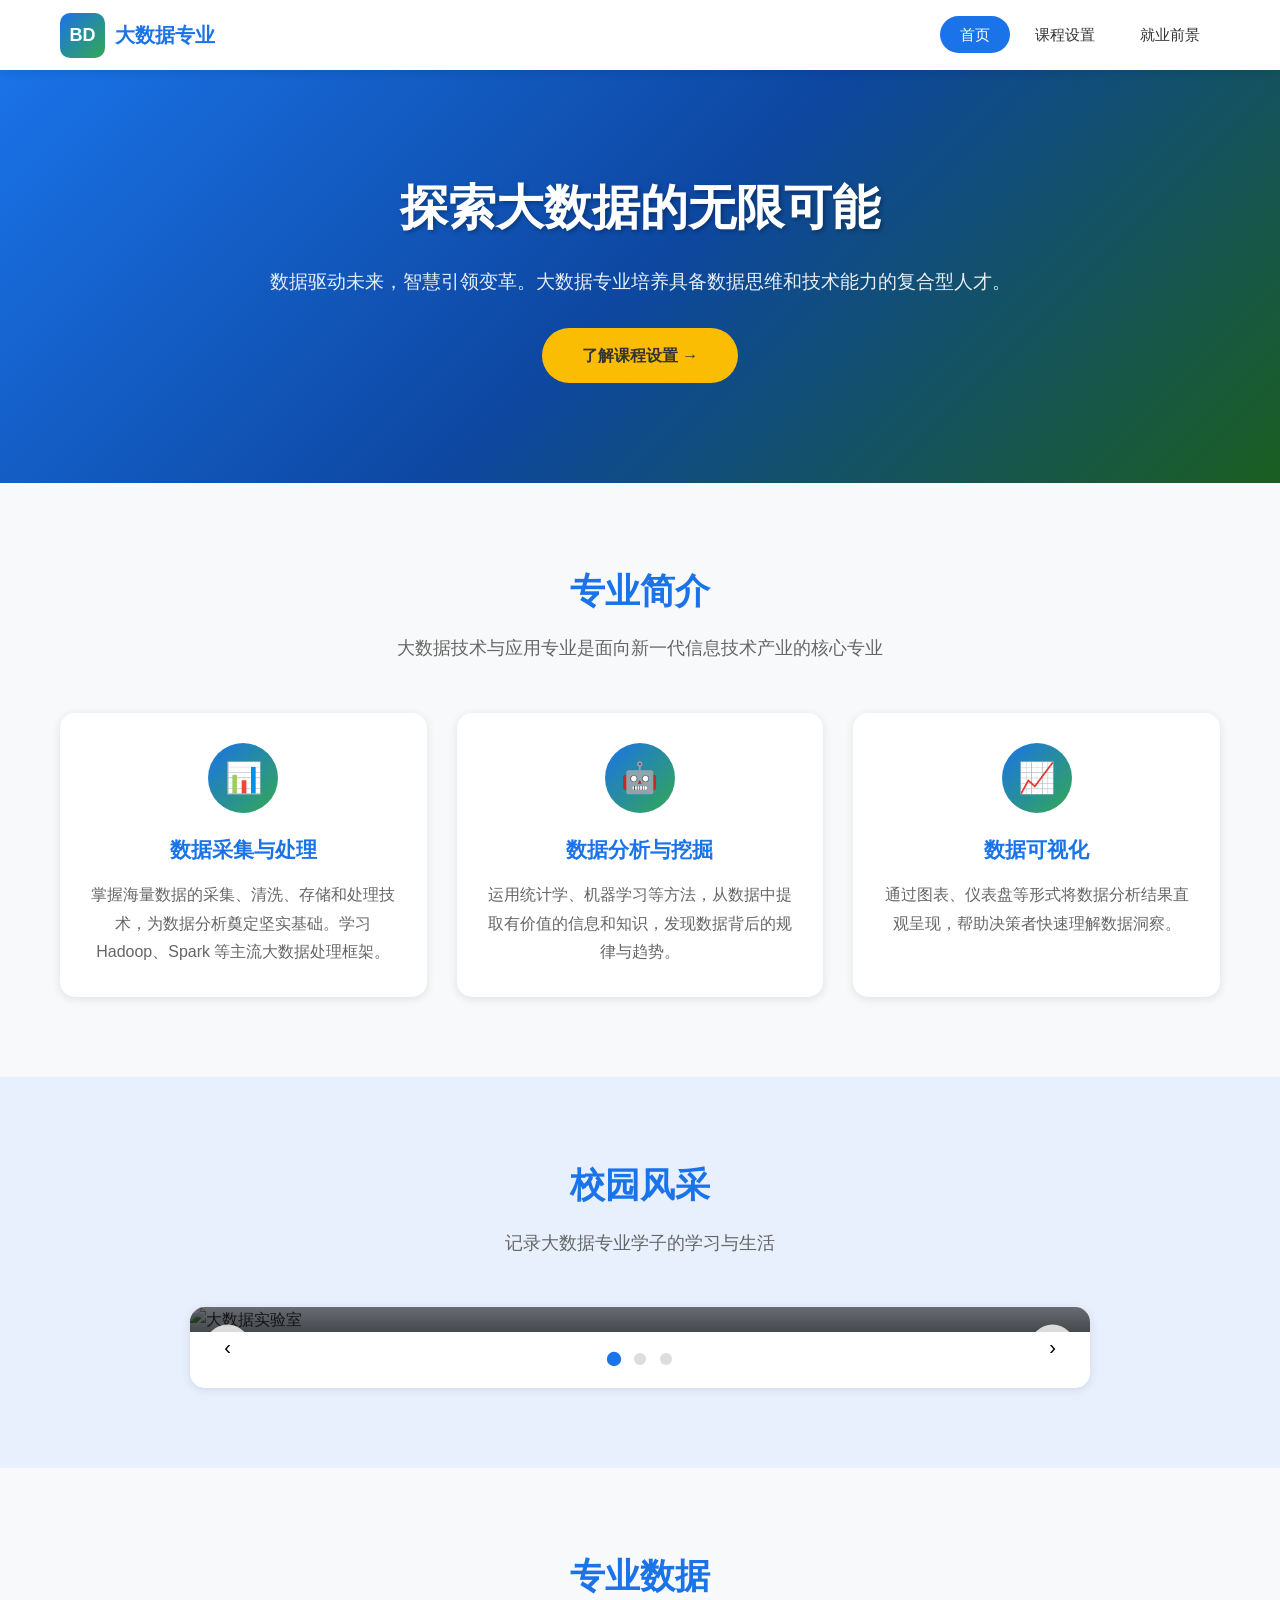
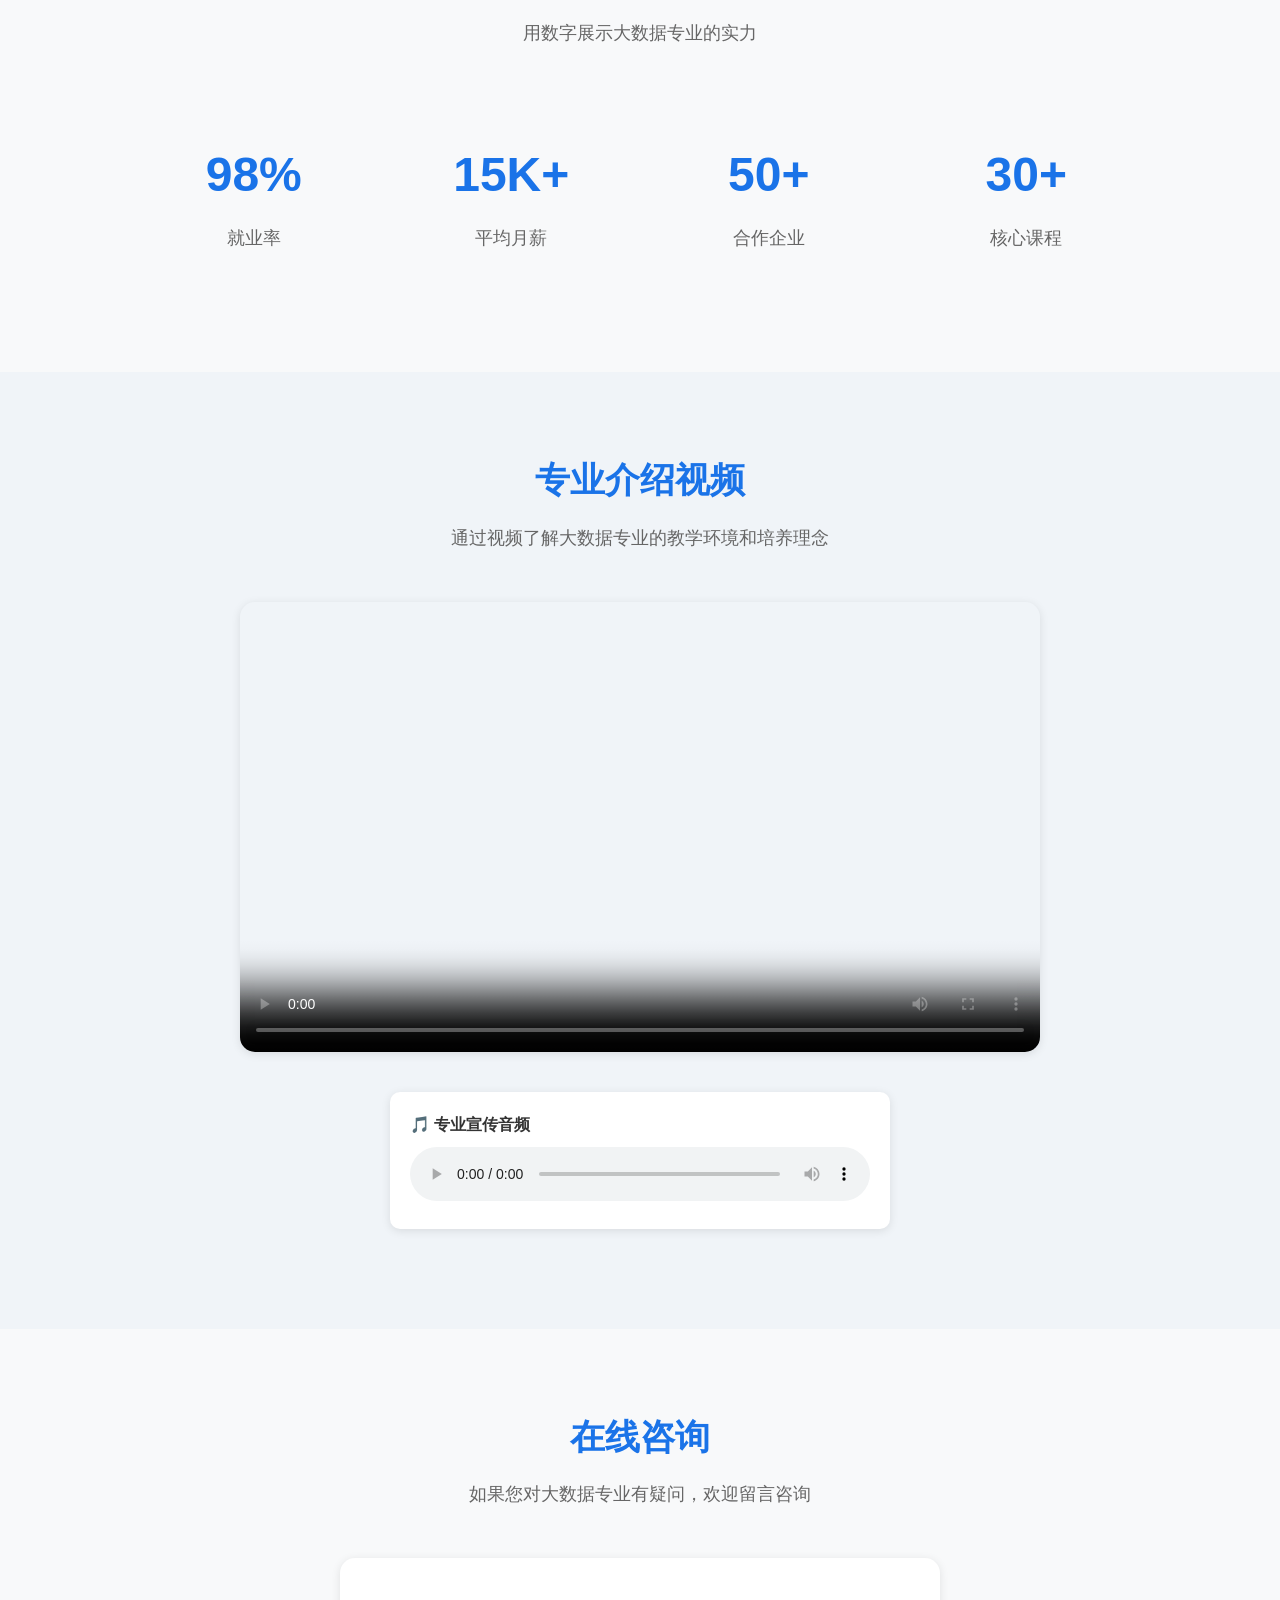
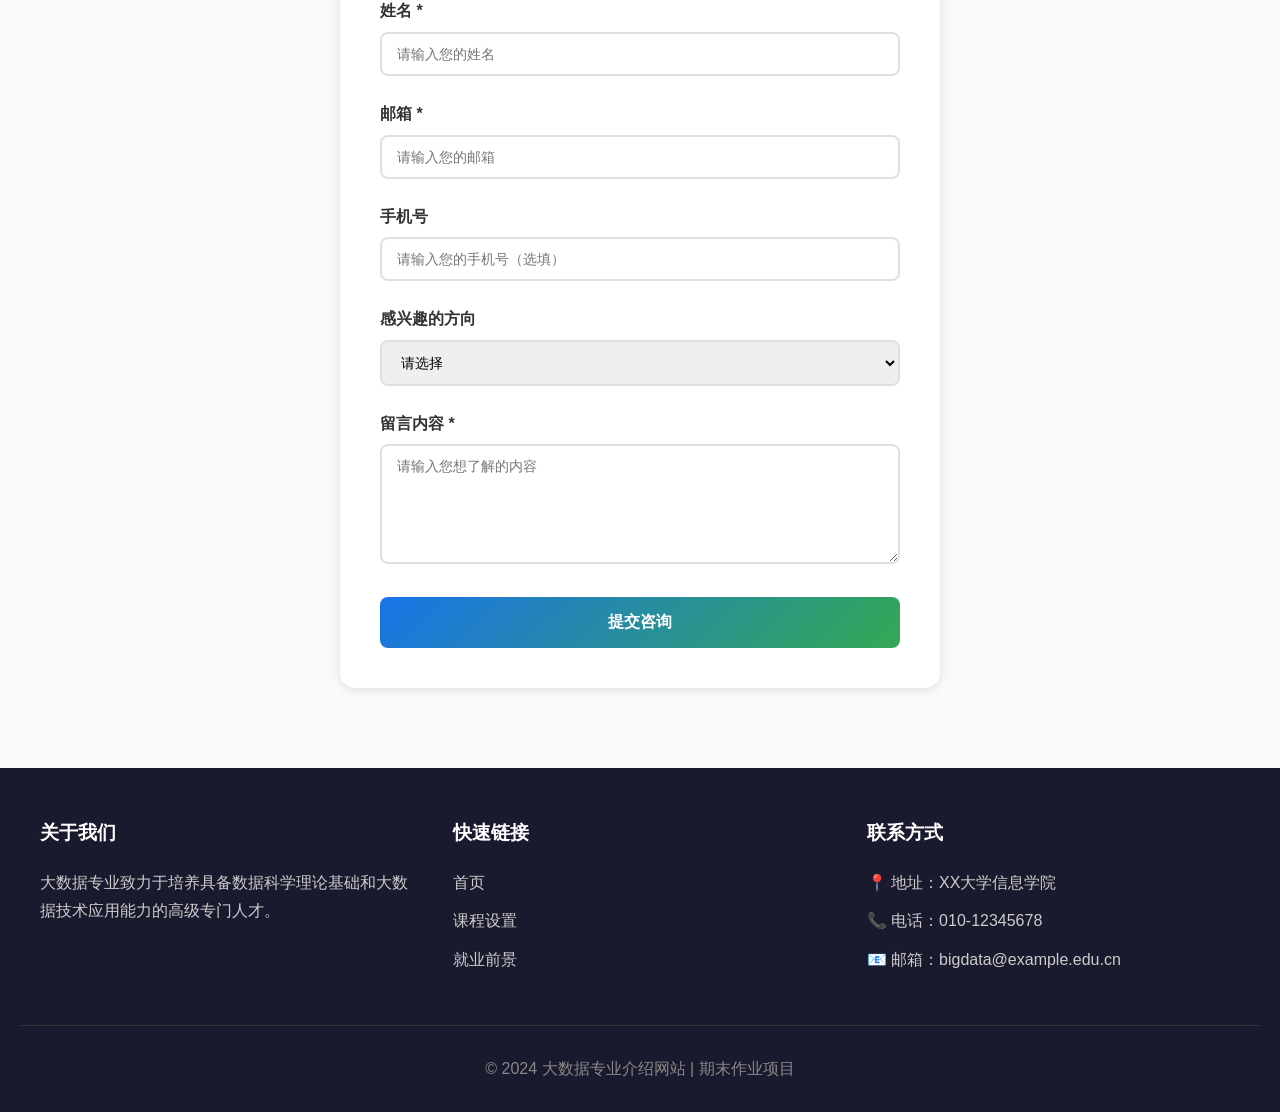
==== Index.html @ 8d2862df "feat: 完成大数据专业介绍网站前端开发 - 首页 Index.html：包含导航栏、Hero横幅、专业简介、轮播图、数据统计、视频/音频、联系表单 - 课程设置 courses.html：选项卡切" ====
<!DOCTYPE html>
<html lang="zh-CN">
<head>
    <meta charset="UTF-8">
    <meta name="viewport" content="width=device-width, initial-scale=1.0">
    <title>大数据专业介绍 - 首页</title>
    <!-- 引入外部 CSS 样式表 -->
    <link rel="stylesheet" href="style.css">
</head>
<body>
    <!-- ===== 页面头部与导航栏 ===== -->
    <header>
        <div class="nav-container">
            <!-- Logo 区域：姓名缩写 -->
            <div class="logo">
                <div class="logo-icon">BD</div>
                <span class="logo-text">大数据专业</span>
            </div>
            <!-- 导航菜单 -->
            <ul class="nav-menu">
                <li><a href="Index.html" class="active">首页</a></li>
                <li><a href="courses.html">课程设置</a></li>
                <li><a href="career.html">就业前景</a></li>
            </ul>
            <!-- 移动端汉堡菜单按钮 -->
            <div class="hamburger">
                <span></span>
                <span></span>
                <span></span>
            </div>
        </div>
    </header>

    <!-- ===== Hero 横幅区域 ===== -->
    <section class="hero">
        <div class="hero-content">
            <h1>探索大数据的无限可能</h1>
            <p>数据驱动未来，智慧引领变革。大数据专业培养具备数据思维和技术能力的复合型人才。</p>
            <a href="courses.html" class="hero-btn">了解课程设置 →</a>
        </div>
    </section>

    <!-- ===== 专业简介区域 ===== -->
    <section class="section" id="intro">
        <div class="container">
            <h2 class="section-title">专业简介</h2>
            <p class="section-subtitle">大数据技术与应用专业是面向新一代信息技术产业的核心专业</p>

            <div class="card-grid">
                <!-- 卡片 1 -->
                <div class="card">
                    <div class="card-icon">📊</div>
                    <h3>数据采集与处理</h3>
                    <p>掌握海量数据的采集、清洗、存储和处理技术，为数据分析奠定坚实基础。学习 Hadoop、Spark 等主流大数据处理框架。</p>
                </div>
                <!-- 卡片 2 -->
                <div class="card">
                    <div class="card-icon">🤖</div>
                    <h3>数据分析与挖掘</h3>
                    <p>运用统计学、机器学习等方法，从数据中提取有价值的信息和知识，发现数据背后的规律与趋势。</p>
                </div>
                <!-- 卡片 3 -->
                <div class="card">
                    <div class="card-icon">📈</div>
                    <h3>数据可视化</h3>
                    <p>通过图表、仪表盘等形式将数据分析结果直观呈现，帮助决策者快速理解数据洞察。</p>
                </div>
            </div>
        </div>
    </section>

    <!-- ===== 轮播图区域 ===== -->
    <section class="section" style="background-color: #e8f0fe;">
        <div class="container">
            <h2 class="section-title">校园风采</h2>
            <p class="section-subtitle">记录大数据专业学子的学习与生活</p>

            <div class="carousel">
                <div class="carousel-inner">
                    <!-- 幻灯片 1 -->
                    <div class="carousel-item">
                        <img src="images/carousel-1.jpg" alt="大数据实验室">
                        <div class="carousel-caption">
                            <h3>大数据实验室</h3>
                            <p>配备高性能计算集群，支持大规模数据处理实验</p>
                        </div>
                    </div>
                    <!-- 幻灯片 2 -->
                    <div class="carousel-item">
                        <img src="images/carousel-2.jpg" alt="学术交流">
                        <div class="carousel-caption">
                            <h3>学术交流</h3>
                            <p>定期邀请行业专家进行学术讲座和技术分享</p>
                        </div>
                    </div>
                    <!-- 幻灯片 3 -->
                    <div class="carousel-item">
                        <img src="images/carousel-3.jpg" alt="项目实践">
                        <div class="carousel-caption">
                            <h3>项目实践</h3>
                            <p>与企业合作开展真实项目，提升实战能力</p>
                        </div>
                    </div>
                </div>
                <!-- 轮播控制按钮 -->
                <button class="carousel-btn prev">‹</button>
                <button class="carousel-btn next">›</button>
                <!-- 轮播指示点 -->
                <div class="carousel-dots">
                    <span class="dot active"></span>
                    <span class="dot"></span>
                    <span class="dot"></span>
                </div>
            </div>
        </div>
    </section>

    <!-- ===== 数据统计区域 ===== -->
    <section class="section">
        <div class="container">
            <h2 class="section-title">专业数据</h2>
            <p class="section-subtitle">用数字展示大数据专业的实力</p>

            <div class="stats">
                <div class="stat-item">
                    <div class="stat-number">98%</div>
                    <div class="stat-label">就业率</div>
                </div>
                <div class="stat-item">
                    <div class="stat-number">15K+</div>
                    <div class="stat-label">平均月薪</div>
                </div>
                <div class="stat-item">
                    <div class="stat-number">50+</div>
                    <div class="stat-label">合作企业</div>
                </div>
                <div class="stat-item">
                    <div class="stat-number">30+</div>
                    <div class="stat-label">核心课程</div>
                </div>
            </div>
        </div>
    </section>

    <!-- ===== 视频介绍区域 ===== -->
    <section class="section" style="background-color: #f0f4f8;">
        <div class="container">
            <h2 class="section-title">专业介绍视频</h2>
            <p class="section-subtitle">通过视频了解大数据专业的教学环境和培养理念</p>

            <div class="media-section">
                <div class="video-wrapper">
                    <!-- 视频占位符，可替换为实际视频地址 -->
                    <video controls poster="images/video-poster.jpg">
                        <source src="images/intro-video.mp4" type="video/mp4">
                        您的浏览器不支持视频播放。
                    </video>
                </div>
            </div>

            <!-- 音频播放区域 -->
            <div class="audio-player">
                <p style="margin-bottom: 10px; font-weight: bold;">🎵 专业宣传音频</p>
                <audio controls>
                    <source src="images/intro-audio.mp3" type="audio/mpeg">
                    您的浏览器不支持音频播放。
                </audio>
            </div>
        </div>
    </section>

    <!-- ===== 联系表单区域 ===== -->
    <section class="section">
        <div class="container">
            <h2 class="section-title">在线咨询</h2>
            <p class="section-subtitle">如果您对大数据专业有疑问，欢迎留言咨询</p>

            <div class="form-container">
                <form id="contact-form">
                    <div class="form-group">
                        <label for="name">姓名 *</label>
                        <input type="text" id="name" placeholder="请输入您的姓名">
                        <span class="error-msg">请输入您的姓名</span>
                    </div>
                    <div class="form-group">
                        <label for="email">邮箱 *</label>
                        <input type="email" id="email" placeholder="请输入您的邮箱">
                        <span class="error-msg">请输入有效的邮箱地址</span>
                    </div>
                    <div class="form-group">
                        <label for="phone">手机号</label>
                        <input type="tel" id="phone" placeholder="请输入您的手机号（选填）">
                        <span class="error-msg">请输入有效的手机号码</span>
                    </div>
                    <div class="form-group">
                        <label for="interest">感兴趣的方向</label>
                        <select id="interest">
                            <option value="">请选择</option>
                            <option value="data-analysis">数据分析</option>
                            <option value="data-engineering">数据工程</option>
                            <option value="machine-learning">机器学习</option>
                            <option value="data-visualization">数据可视化</option>
                        </select>
                    </div>
                    <div class="form-group">
                        <label for="message">留言内容 *</label>
                        <textarea id="message" placeholder="请输入您想了解的内容"></textarea>
                        <span class="error-msg">请输入留言内容</span>
                    </div>
                    <button type="submit" class="submit-btn">提交咨询</button>
                </form>
            </div>
        </div>
    </section>

    <!-- ===== 页脚 ===== -->
    <footer>
        <div class="footer-content">
            <div class="footer-section">
                <h3>关于我们</h3>
                <p>大数据专业致力于培养具备数据科学理论基础和大数据技术应用能力的高级专门人才。</p>
            </div>
            <div class="footer-section">
                <h3>快速链接</h3>
                <ul>
                    <li><a href="Index.html">首页</a></li>
                    <li><a href="courses.html">课程设置</a></li>
                    <li><a href="career.html">就业前景</a></li>
                </ul>
            </div>
            <div class="footer-section">
                <h3>联系方式</h3>
                <p>📍 地址：XX大学信息学院</p>
                <p>📞 电话：010-12345678</p>
                <p>📧 邮箱：bigdata@example.edu.cn</p>
            </div>
        </div>
        <div class="footer-bottom">
            <p>© 2024 大数据专业介绍网站 | 期末作业项目</p>
        </div>
    </footer>

    <!-- 回到顶部按钮 -->
    <button class="back-to-top">↑</button>

    <!-- 引入外部 JavaScript -->
    <script src="script.js"></script>
</body>
</html>
---- style.css ----
/* ===== 全局样式重置 ===== */
* {
    margin: 0;
    padding: 0;
    box-sizing: border-box;
}

:root {
    --primary-color: #1a73e8;
    --primary-dark: #1557b0;
    --secondary-color: #34a853;
    --accent-color: #fbbc04;
    --text-color: #333;
    --text-light: #666;
    --bg-light: #f8f9fa;
    --bg-white: #ffffff;
    --shadow: 0 2px 10px rgba(0, 0, 0, 0.1);
    --transition: all 0.3s ease;
}

body {
    font-family: 'Microsoft YaHei', 'Segoe UI', Tahoma, sans-serif;
    line-height: 1.6;
    color: var(--text-color);
    background-color: var(--bg-light);
}

a {
    text-decoration: none;
    color: inherit;
}

ul {
    list-style: none;
}

img {
    max-width: 100%;
    height: auto;
}

/* ===== 头部导航栏 ===== */
header {
    background: var(--bg-white);
    box-shadow: var(--shadow);
    position: sticky;
    top: 0;
    z-index: 1000;
}

.nav-container {
    max-width: 1200px;
    margin: 0 auto;
    padding: 0 20px;
    display: flex;
    justify-content: space-between;
    align-items: center;
    height: 70px;
}

/* Logo 样式 */
.logo {
    display: flex;
    align-items: center;
    gap: 10px;
}

.logo-icon {
    width: 45px;
    height: 45px;
    background: linear-gradient(135deg, var(--primary-color), var(--secondary-color));
    border-radius: 10px;
    display: flex;
    align-items: center;
    justify-content: center;
    color: white;
    font-weight: bold;
    font-size: 18px;
}

.logo-text {
    font-size: 20px;
    font-weight: bold;
    color: var(--primary-color);
}

/* 导航菜单 */
.nav-menu {
    display: flex;
    gap: 5px;
}

.nav-menu li a {
    padding: 10px 20px;
    border-radius: 25px;
    transition: var(--transition);
    font-size: 15px;
    color: var(--text-color);
}

.nav-menu li a:hover,
.nav-menu li a.active {
    background-color: var(--primary-color);
    color: white;
}

/* 汉堡菜单按钮（移动端） */
.hamburger {
    display: none;
    flex-direction: column;
    cursor: pointer;
    gap: 5px;
}

.hamburger span {
    width: 25px;
    height: 3px;
    background: var(--text-color);
    border-radius: 3px;
    transition: var(--transition);
}

/* ===== Hero 横幅区域 ===== */
.hero {
    background: linear-gradient(135deg, #1a73e8 0%, #0d47a1 50%, #1b5e20 100%);
    color: white;
    padding: 100px 20px;
    text-align: center;
    position: relative;
    overflow: hidden;
}

.hero::before {
    content: '';
    position: absolute;
    top: 0;
    left: 0;
    width: 100%;
    height: 100%;
    background: url('images/hero-bg.jpg') center/cover no-repeat;
    opacity: 0.15;
}

.hero-content {
    position: relative;
    max-width: 800px;
    margin: 0 auto;
}

.hero h1 {
    font-size: 3em;
    margin-bottom: 20px;
    text-shadow: 2px 2px 4px rgba(0, 0, 0, 0.3);
}

.hero p {
    font-size: 1.2em;
    margin-bottom: 30px;
    opacity: 0.9;
}

.hero-btn {
    display: inline-block;
    padding: 15px 40px;
    background: var(--accent-color);
    color: var(--text-color);
    border-radius: 30px;
    font-size: 16px;
    font-weight: bold;
    transition: var(--transition);
}

.hero-btn:hover {
    transform: translateY(-3px);
    box-shadow: 0 5px 20px rgba(251, 188, 4, 0.4);
}

/* ===== 通用区块容器 ===== */
.container {
    max-width: 1200px;
    margin: 0 auto;
    padding: 0 20px;
}

.section {
    padding: 80px 20px;
}

.section-title {
    text-align: center;
    font-size: 2.2em;
    margin-bottom: 15px;
    color: var(--primary-color);
}

.section-subtitle {
    text-align: center;
    color: var(--text-light);
    margin-bottom: 50px;
    font-size: 1.1em;
}

/* ===== 卡片网格布局 ===== */
.card-grid {
    display: grid;
    grid-template-columns: repeat(auto-fit, minmax(300px, 1fr));
    gap: 30px;
    max-width: 1200px;
    margin: 0 auto;
}

.card {
    background: var(--bg-white);
    border-radius: 15px;
    padding: 30px;
    box-shadow: var(--shadow);
    transition: var(--transition);
    text-align: center;
}

.card:hover {
    transform: translateY(-5px);
    box-shadow: 0 10px 30px rgba(0, 0, 0, 0.15);
}

.card-icon {
    width: 70px;
    height: 70px;
    background: linear-gradient(135deg, var(--primary-color), var(--secondary-color));
    border-radius: 50%;
    display: flex;
    align-items: center;
    justify-content: center;
    margin: 0 auto 20px;
    font-size: 30px;
    color: white;
}

.card h3 {
    margin-bottom: 15px;
    font-size: 1.3em;
    color: var(--primary-color);
}

.card p {
    color: var(--text-light);
    line-height: 1.8;
}

/* ===== 轮播图 ===== */
.carousel {
    position: relative;
    max-width: 900px;
    margin: 0 auto;
    border-radius: 15px;
    overflow: hidden;
    box-shadow: var(--shadow);
}

.carousel-inner {
    display: flex;
    transition: transform 0.5s ease;
}

.carousel-item {
    min-width: 100%;
    position: relative;
}

.carousel-item img {
    width: 100%;
    height: 400px;
    object-fit: cover;
}

.carousel-caption {
    position: absolute;
    bottom: 0;
    left: 0;
    right: 0;
    background: linear-gradient(transparent, rgba(0, 0, 0, 0.7));
    color: white;
    padding: 30px;
}

.carousel-btn {
    position: absolute;
    top: 50%;
    transform: translateY(-50%);
    background: rgba(255, 255, 255, 0.8);
    border: none;
    width: 45px;
    height: 45px;
    border-radius: 50%;
    font-size: 20px;
    cursor: pointer;
    transition: var(--transition);
    display: flex;
    align-items: center;
    justify-content: center;
}

.carousel-btn:hover {
    background: white;
    box-shadow: 0 3px 10px rgba(0, 0, 0, 0.2);
}

.carousel-btn.prev {
    left: 15px;
}

.carousel-btn.next {
    right: 15px;
}

.carousel-dots {
    text-align: center;
    padding: 15px;
    background: var(--bg-white);
}

.carousel-dots .dot {
    display: inline-block;
    width: 12px;
    height: 12px;
    border-radius: 50%;
    background: #ddd;
    margin: 0 5px;
    cursor: pointer;
    transition: var(--transition);
}

.carousel-dots .dot.active {
    background: var(--primary-color);
    transform: scale(1.2);
}

/* ===== 表格样式 ===== */
.data-table {
    width: 100%;
    border-collapse: collapse;
    margin: 30px 0;
    background: var(--bg-white);
    border-radius: 10px;
    overflow: hidden;
    box-shadow: var(--shadow);
}

.data-table thead {
    background: linear-gradient(135deg, var(--primary-color), var(--primary-dark));
    color: white;
}

.data-table th,
.data-table td {
    padding: 15px 20px;
    text-align: left;
}

.data-table tbody tr {
    border-bottom: 1px solid #eee;
    transition: var(--transition);
}

.data-table tbody tr:hover {
    background-color: #f0f7ff;
}

.data-table tbody tr:last-child {
    border-bottom: none;
}

/* ===== 表单样式 ===== */
.form-container {
    max-width: 600px;
    margin: 0 auto;
    background: var(--bg-white);
    padding: 40px;
    border-radius: 15px;
    box-shadow: var(--shadow);
}

.form-group {
    margin-bottom: 25px;
}

.form-group label {
    display: block;
    margin-bottom: 8px;
    font-weight: bold;
    color: var(--text-color);
}

.form-group input,
.form-group select,
.form-group textarea {
    width: 100%;
    padding: 12px 15px;
    border: 2px solid #e0e0e0;
    border-radius: 8px;
    font-size: 14px;
    transition: var(--transition);
    font-family: inherit;
}

.form-group input:focus,
.form-group select:focus,
.form-group textarea:focus {
    outline: none;
    border-color: var(--primary-color);
    box-shadow: 0 0 0 3px rgba(26, 115, 232, 0.1);
}

.form-group textarea {
    height: 120px;
    resize: vertical;
}

.form-group .error-msg {
    color: #d32f2f;
    font-size: 12px;
    margin-top: 5px;
    display: none;
}

.form-group.error input,
.form-group.error select,
.form-group.error textarea {
    border-color: #d32f2f;
}

.form-group.error .error-msg {
    display: block;
}

.submit-btn {
    width: 100%;
    padding: 15px;
    background: linear-gradient(135deg, var(--primary-color), var(--secondary-color));
    color: white;
    border: none;
    border-radius: 8px;
    font-size: 16px;
    font-weight: bold;
    cursor: pointer;
    transition: var(--transition);
}

.submit-btn:hover {
    transform: translateY(-2px);
    box-shadow: 0 5px 15px rgba(26, 115, 232, 0.3);
}

/* ===== 选项卡 ===== */
.tabs {
    max-width: 900px;
    margin: 0 auto;
}

.tab-nav {
    display: flex;
    gap: 5px;
    margin-bottom: 30px;
    border-bottom: 2px solid #eee;
    padding-bottom: 0;
}

.tab-nav button {
    padding: 12px 25px;
    border: none;
    background: transparent;
    cursor: pointer;
    font-size: 15px;
    font-weight: bold;
    color: var(--text-light);
    border-bottom: 3px solid transparent;
    margin-bottom: -2px;
    transition: var(--transition);
}

.tab-nav button:hover {
    color: var(--primary-color);
}

.tab-nav button.active {
    color: var(--primary-color);
    border-bottom-color: var(--primary-color);
}

.tab-content {
    display: none;
    animation: fadeIn 0.5s ease;
}

.tab-content.active {
    display: block;
}

@keyframes fadeIn {
    from { opacity: 0; transform: translateY(10px); }
    to { opacity: 1; transform: translateY(0); }
}

/* ===== 统计数字区域 ===== */
.stats {
    display: grid;
    grid-template-columns: repeat(4, 1fr);
    gap: 30px;
    max-width: 1000px;
    margin: 0 auto;
    padding: 40px 0;
}

.stat-item {
    text-align: center;
}

.stat-number {
    font-size: 3em;
    font-weight: bold;
    color: var(--primary-color);
    margin-bottom: 10px;
}

.stat-label {
    color: var(--text-light);
    font-size: 1.1em;
}

/* ===== 页脚 ===== */
footer {
    background: #1a1a2e;
    color: #ccc;
    padding: 50px 20px 30px;
}

.footer-content {
    max-width: 1200px;
    margin: 0 auto;
    display: grid;
    grid-template-columns: repeat(auto-fit, minmax(250px, 1fr));
    gap: 40px;
    margin-bottom: 40px;
}

.footer-section h3 {
    color: white;
    margin-bottom: 20px;
    font-size: 1.2em;
}

.footer-section p,
.footer-section li {
    margin-bottom: 10px;
    line-height: 1.8;
}

.footer-section ul li a {
    color: #ccc;
    transition: var(--transition);
}

.footer-section ul li a:hover {
    color: var(--primary-color);
    padding-left: 5px;
}

.footer-bottom {
    text-align: center;
    padding-top: 30px;
    border-top: 1px solid #333;
    color: #888;
}

/* ===== 媒体/视频区域 ===== */
.media-section {
    text-align: center;
    margin: 40px 0;
}

.video-wrapper {
    position: relative;
    max-width: 800px;
    margin: 0 auto;
    border-radius: 15px;
    overflow: hidden;
    box-shadow: var(--shadow);
}

.video-wrapper video,
.video-wrapper iframe {
    width: 100%;
    height: 450px;
    display: block;
}

/* ===== 音频播放器 ===== */
.audio-player {
    max-width: 500px;
    margin: 20px auto;
    padding: 20px;
    background: var(--bg-white);
    border-radius: 10px;
    box-shadow: var(--shadow);
}

.audio-player audio {
    width: 100%;
}

/* ===== 时间线样式（就业前景页面） ===== */
.timeline {
    max-width: 800px;
    margin: 0 auto;
    position: relative;
    padding: 20px 0;
}

.timeline::before {
    content: '';
    position: absolute;
    left: 50%;
    transform: translateX(-50%);
    width: 3px;
    height: 100%;
    background: var(--primary-color);
}

.timeline-item {
    padding: 20px;
    width: 45%;
    position: relative;
    margin-bottom: 30px;
    background: var(--bg-white);
    border-radius: 10px;
    box-shadow: var(--shadow);
}

.timeline-item:nth-child(odd) {
    margin-left: 5%;
}

.timeline-item:nth-child(even) {
    margin-left: 50%;
}

.timeline-item::before {
    content: '';
    position: absolute;
    width: 15px;
    height: 15px;
    background: var(--primary-color);
    border-radius: 50%;
    top: 30px;
}

.timeline-item:nth-child(odd)::before {
    right: -32px;
}

.timeline-item:nth-child(even)::before {
    left: -32px;
}

.timeline-item h4 {
    color: var(--primary-color);
    margin-bottom: 10px;
}

/* ===== 页面内容区 ===== */
.page-header {
    background: linear-gradient(135deg, var(--primary-color), var(--primary-dark));
    color: white;
    padding: 60px 20px;
    text-align: center;
}

.page-header h1 {
    font-size: 2.5em;
    margin-bottom: 10px;
}

.page-header p {
    opacity: 0.9;
    font-size: 1.1em;
}

/* ===== 课程列表样式 ===== */
.course-list {
    display: grid;
    grid-template-columns: repeat(auto-fit, minmax(280px, 1fr));
    gap: 25px;
    max-width: 1200px;
    margin: 0 auto;
}

.course-item {
    background: var(--bg-white);
    border-radius: 12px;
    overflow: hidden;
    box-shadow: var(--shadow);
    transition: var(--transition);
}

.course-item:hover {
    transform: translateY(-5px);
    box-shadow: 0 10px 30px rgba(0, 0, 0, 0.15);
}

.course-item img {
    width: 100%;
    height: 180px;
    object-fit: cover;
}

.course-info {
    padding: 20px;
}

.course-info h3 {
    margin-bottom: 10px;
    color: var(--primary-color);
}

.course-info p {
    color: var(--text-light);
    font-size: 14px;
    line-height: 1.8;
}

.course-tag {
    display: inline-block;
    padding: 4px 12px;
    background: #e3f2fd;
    color: var(--primary-color);
    border-radius: 15px;
    font-size: 12px;
    margin-top: 10px;
}

/* ===== 就业数据图表区域 ===== */
.chart-container {
    max-width: 800px;
    margin: 0 auto;
    padding: 30px;
    background: var(--bg-white);
    border-radius: 15px;
    box-shadow: var(--shadow);
}

.bar-chart {
    display: flex;
    align-items: flex-end;
    justify-content: space-around;
    height: 250px;
    padding: 20px;
    border-bottom: 2px solid #eee;
}

.bar {
    width: 60px;
    background: linear-gradient(to top, var(--primary-color), var(--secondary-color));
    border-radius: 5px 5px 0 0;
    position: relative;
    transition: height 1s ease;
}

.bar-label {
    position: absolute;
    bottom: -30px;
    left: 50%;
    transform: translateX(-50%);
    font-size: 12px;
    color: var(--text-light);
    white-space: nowrap;
}

.bar-value {
    position: absolute;
    top: -25px;
    left: 50%;
    transform: translateX(-50%);
    font-size: 14px;
    font-weight: bold;
    color: var(--primary-color);
}

/* ===== 回到顶部按钮 ===== */
.back-to-top {
    position: fixed;
    bottom: 30px;
    right: 30px;
    width: 50px;
    height: 50px;
    background: var(--primary-color);
    color: white;
    border: none;
    border-radius: 50%;
    font-size: 20px;
    cursor: pointer;
    opacity: 0;
    visibility: hidden;
    transition: var(--transition);
    box-shadow: var(--shadow);
    display: flex;
    align-items: center;
    justify-content: center;
}

.back-to-top.visible {
    opacity: 1;
    visibility: visible;
}

.back-to-top:hover {
    background: var(--primary-dark);
    transform: translateY(-3px);
}

/* ===== 响应式设计 ===== */
@media (max-width: 768px) {
    .hamburger {
        display: flex;
    }

    .nav-menu {
        position: fixed;
        top: 70px;
        left: -100%;
        width: 100%;
        background: var(--bg-white);
        flex-direction: column;
        padding: 20px;
        box-shadow: var(--shadow);
        transition: var(--transition);
    }

    .nav-menu.active {
        left: 0;
    }

    .nav-menu li a {
        display: block;
        padding: 15px 20px;
        border-radius: 10px;
    }

    .hero h1 {
        font-size: 2em;
    }

    .stats {
        grid-template-columns: repeat(2, 1fr);
    }

    .timeline::before {
        left: 20px;
    }

    .timeline-item {
        width: 80%;
        margin-left: 15% !important;
    }

    .timeline-item::before {
        left: -32px !important;
    }
}

@media (max-width: 480px) {
    .hero h1 {
        font-size: 1.6em;
    }

    .section-title {
        font-size: 1.6em;
    }

    .stats {
        grid-template-columns: 1fr;
    }

    .carousel-item img {
        height: 250px;
    }
}
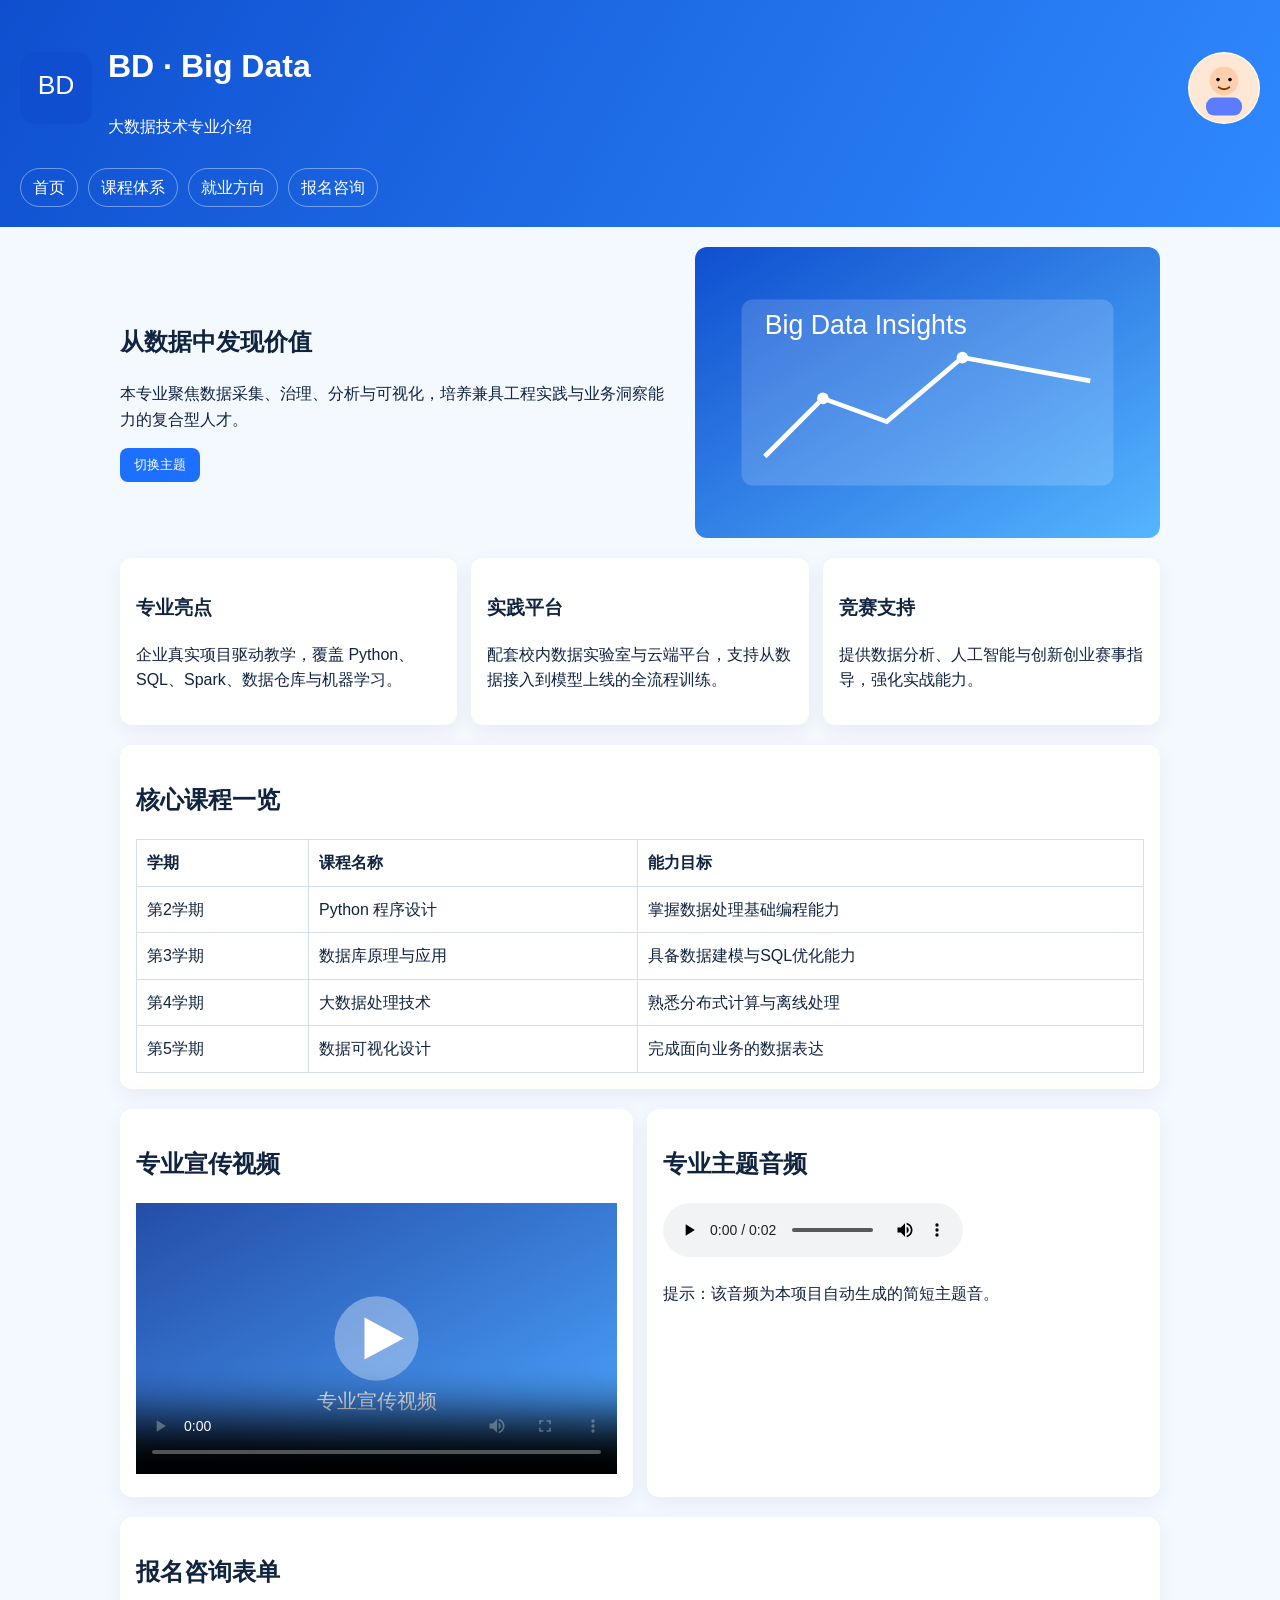
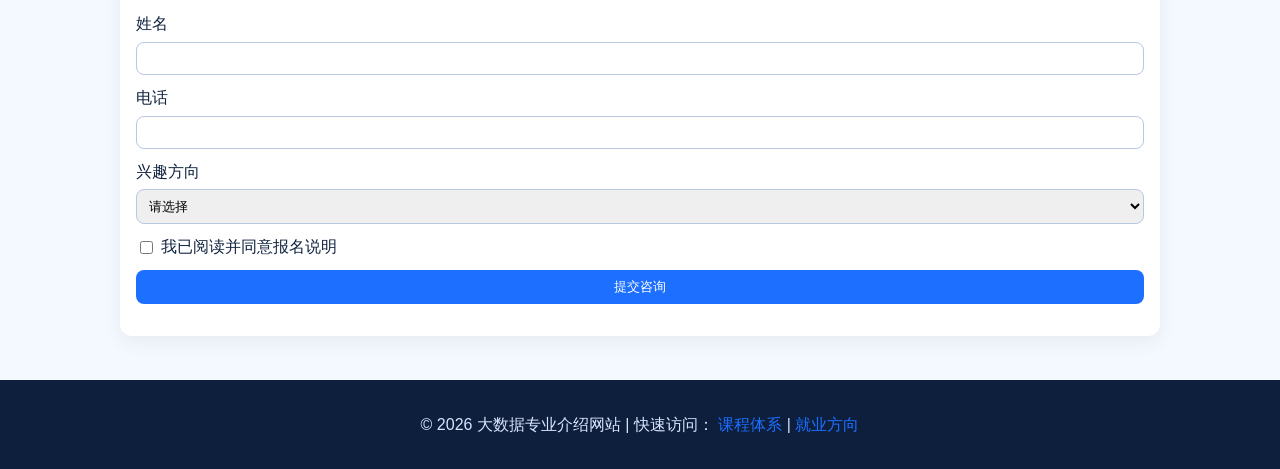
==== commit a5d7bc16: "feat: build big data introduction website with report and media assets" ====
--- a/Index.html
+++ b/Index.html
@@ -1,249 +1,114 @@
 <!DOCTYPE html>
 <html lang="zh-CN">
 <head>
-    <meta charset="UTF-8">
-    <meta name="viewport" content="width=device-width, initial-scale=1.0">
-    <title>大数据专业介绍 - 首页</title>
-    <!-- 引入外部 CSS 样式表 -->
-    <link rel="stylesheet" href="style.css">
+  <meta charset="UTF-8" />
+  <meta name="viewport" content="width=device-width, initial-scale=1.0" />
+  <title>大数据专业介绍网站</title>
+  <link rel="stylesheet" href="css/style.css" />
 </head>
 <body>
-    <!-- ===== 页面头部与导航栏 ===== -->
-    <header>
-        <div class="nav-container">
-            <!-- Logo 区域：姓名缩写 -->
-            <div class="logo">
-                <div class="logo-icon">BD</div>
-                <span class="logo-text">大数据专业</span>
-            </div>
-            <!-- 导航菜单 -->
-            <ul class="nav-menu">
-                <li><a href="Index.html" class="active">首页</a></li>
-                <li><a href="courses.html">课程设置</a></li>
-                <li><a href="career.html">就业前景</a></li>
-            </ul>
-            <!-- 移动端汉堡菜单按钮 -->
-            <div class="hamburger">
-                <span></span>
-                <span></span>
-                <span></span>
-            </div>
-        </div>
-    </header>
+  <header class="site-header">
+    <div class="logo-wrap">
+      <img src="images/logo.svg" alt="大数据专业Logo" class="logo" />
+      <div>
+        <h1>BD · Big Data</h1>
+        <p>大数据技术专业介绍</p>
+      </div>
+      <img src="images/selfie.svg" alt="作者自拍风格头像" class="selfie" />
+    </div>
+    <nav class="nav-bar">
+      <a href="Index.html">首页</a>
+      <a href="pages/curriculum.html">课程体系</a>
+      <a href="pages/careers.html">就业方向</a>
+      <a href="#contact">报名咨询</a>
+    </nav>
+  </header>
 
-    <!-- ===== Hero 横幅区域 ===== -->
+  <main>
     <section class="hero">
-        <div class="hero-content">
-            <h1>探索大数据的无限可能</h1>
-            <p>数据驱动未来，智慧引领变革。大数据专业培养具备数据思维和技术能力的复合型人才。</p>
-            <a href="courses.html" class="hero-btn">了解课程设置 →</a>
-        </div>
+      <div>
+        <h2>从数据中发现价值</h2>
+        <p>本专业聚焦数据采集、治理、分析与可视化，培养兼具工程实践与业务洞察能力的复合型人才。</p>
+        <button id="themeToggle" type="button">切换主题</button>
+      </div>
+      <img src="images/hero.svg" alt="数据可视化场景" />
     </section>
 
-    <!-- ===== 专业简介区域 ===== -->
-    <section class="section" id="intro">
-        <div class="container">
-            <h2 class="section-title">专业简介</h2>
-            <p class="section-subtitle">大数据技术与应用专业是面向新一代信息技术产业的核心专业</p>
-
-            <div class="card-grid">
-                <!-- 卡片 1 -->
-                <div class="card">
-                    <div class="card-icon">📊</div>
-                    <h3>数据采集与处理</h3>
-                    <p>掌握海量数据的采集、清洗、存储和处理技术，为数据分析奠定坚实基础。学习 Hadoop、Spark 等主流大数据处理框架。</p>
-                </div>
-                <!-- 卡片 2 -->
-                <div class="card">
-                    <div class="card-icon">🤖</div>
-                    <h3>数据分析与挖掘</h3>
-                    <p>运用统计学、机器学习等方法，从数据中提取有价值的信息和知识，发现数据背后的规律与趋势。</p>
-                </div>
-                <!-- 卡片 3 -->
-                <div class="card">
-                    <div class="card-icon">📈</div>
-                    <h3>数据可视化</h3>
-                    <p>通过图表、仪表盘等形式将数据分析结果直观呈现，帮助决策者快速理解数据洞察。</p>
-                </div>
-            </div>
-        </div>
+    <section class="cards">
+      <article>
+        <h3>专业亮点</h3>
+        <p>企业真实项目驱动教学，覆盖 Python、SQL、Spark、数据仓库与机器学习。</p>
+      </article>
+      <article>
+        <h3>实践平台</h3>
+        <p>配套校内数据实验室与云端平台，支持从数据接入到模型上线的全流程训练。</p>
+      </article>
+      <article>
+        <h3>竞赛支持</h3>
+        <p>提供数据分析、人工智能与创新创业赛事指导，强化实战能力。</p>
+      </article>
     </section>
 
-    <!-- ===== 轮播图区域 ===== -->
-    <section class="section" style="background-color: #e8f0fe;">
-        <div class="container">
-            <h2 class="section-title">校园风采</h2>
-            <p class="section-subtitle">记录大数据专业学子的学习与生活</p>
-
-            <div class="carousel">
-                <div class="carousel-inner">
-                    <!-- 幻灯片 1 -->
-                    <div class="carousel-item">
-                        <img src="images/carousel-1.jpg" alt="大数据实验室">
-                        <div class="carousel-caption">
-                            <h3>大数据实验室</h3>
-                            <p>配备高性能计算集群，支持大规模数据处理实验</p>
-                        </div>
-                    </div>
-                    <!-- 幻灯片 2 -->
-                    <div class="carousel-item">
-                        <img src="images/carousel-2.jpg" alt="学术交流">
-                        <div class="carousel-caption">
-                            <h3>学术交流</h3>
-                            <p>定期邀请行业专家进行学术讲座和技术分享</p>
-                        </div>
-                    </div>
-                    <!-- 幻灯片 3 -->
-                    <div class="carousel-item">
-                        <img src="images/carousel-3.jpg" alt="项目实践">
-                        <div class="carousel-caption">
-                            <h3>项目实践</h3>
-                            <p>与企业合作开展真实项目，提升实战能力</p>
-                        </div>
-                    </div>
-                </div>
-                <!-- 轮播控制按钮 -->
-                <button class="carousel-btn prev">‹</button>
-                <button class="carousel-btn next">›</button>
-                <!-- 轮播指示点 -->
-                <div class="carousel-dots">
-                    <span class="dot active"></span>
-                    <span class="dot"></span>
-                    <span class="dot"></span>
-                </div>
-            </div>
-        </div>
+    <section class="table-section">
+      <h2>核心课程一览</h2>
+      <table>
+        <thead>
+          <tr><th>学期</th><th>课程名称</th><th>能力目标</th></tr>
+        </thead>
+        <tbody>
+          <tr><td>第2学期</td><td>Python 程序设计</td><td>掌握数据处理基础编程能力</td></tr>
+          <tr><td>第3学期</td><td>数据库原理与应用</td><td>具备数据建模与SQL优化能力</td></tr>
+          <tr><td>第4学期</td><td>大数据处理技术</td><td>熟悉分布式计算与离线处理</td></tr>
+          <tr><td>第5学期</td><td>数据可视化设计</td><td>完成面向业务的数据表达</td></tr>
+        </tbody>
+      </table>
     </section>
 
-    <!-- ===== 数据统计区域 ===== -->
-    <section class="section">
-        <div class="container">
-            <h2 class="section-title">专业数据</h2>
-            <p class="section-subtitle">用数字展示大数据专业的实力</p>
-
-            <div class="stats">
-                <div class="stat-item">
-                    <div class="stat-number">98%</div>
-                    <div class="stat-label">就业率</div>
-                </div>
-                <div class="stat-item">
-                    <div class="stat-number">15K+</div>
-                    <div class="stat-label">平均月薪</div>
-                </div>
-                <div class="stat-item">
-                    <div class="stat-number">50+</div>
-                    <div class="stat-label">合作企业</div>
-                </div>
-                <div class="stat-item">
-                    <div class="stat-number">30+</div>
-                    <div class="stat-label">核心课程</div>
-                </div>
-            </div>
-        </div>
+    <section class="media-grid">
+      <div>
+        <h2>专业宣传视频</h2>
+        <video controls width="100%" poster="images/video-cover.svg">
+          <source src="media/intro.mp4" type="video/mp4" />
+          您的浏览器不支持视频播放。
+        </video>
+      </div>
+      <div>
+        <h2>专业主题音频</h2>
+        <audio controls>
+          <source src="media/theme.wav" type="audio/wav" />
+          您的浏览器不支持音频播放。
+        </audio>
+        <p>提示：该音频为本项目自动生成的简短主题音。</p>
+      </div>
     </section>
 
-    <!-- ===== 视频介绍区域 ===== -->
-    <section class="section" style="background-color: #f0f4f8;">
-        <div class="container">
-            <h2 class="section-title">专业介绍视频</h2>
-            <p class="section-subtitle">通过视频了解大数据专业的教学环境和培养理念</p>
+    <section id="contact" class="form-section">
+      <h2>报名咨询表单</h2>
+      <form id="signupForm">
+        <label>姓名<input type="text" name="name" required /></label>
+        <label>电话<input type="tel" name="phone" required pattern="^1[3-9]\d{9}$" /></label>
+        <label>兴趣方向
+          <select name="interest" required>
+            <option value="">请选择</option>
+            <option>数据分析</option>
+            <option>数据开发</option>
+            <option>人工智能</option>
+          </select>
+        </label>
+        <label class="check"><input type="checkbox" required />我已阅读并同意报名说明</label>
+        <button type="submit">提交咨询</button>
+      </form>
+      <p id="formMessage" aria-live="polite"></p>
+    </section>
+  </main>
 
-            <div class="media-section">
-                <div class="video-wrapper">
-                    <!-- 视频占位符，可替换为实际视频地址 -->
-                    <video controls poster="images/video-poster.jpg">
-                        <source src="images/intro-video.mp4" type="video/mp4">
-                        您的浏览器不支持视频播放。
-                    </video>
-                </div>
-            </div>
+  <footer>
+    <p>© 2026 大数据专业介绍网站 | 快速访问：
+      <a href="pages/curriculum.html">课程体系</a> |
+      <a href="pages/careers.html">就业方向</a>
+    </p>
+  </footer>
 
-            <!-- 音频播放区域 -->
-            <div class="audio-player">
-                <p style="margin-bottom: 10px; font-weight: bold;">🎵 专业宣传音频</p>
-                <audio controls>
-                    <source src="images/intro-audio.mp3" type="audio/mpeg">
-                    您的浏览器不支持音频播放。
-                </audio>
-            </div>
-        </div>
-    </section>
-
-    <!-- ===== 联系表单区域 ===== -->
-    <section class="section">
-        <div class="container">
-            <h2 class="section-title">在线咨询</h2>
-            <p class="section-subtitle">如果您对大数据专业有疑问，欢迎留言咨询</p>
-
-            <div class="form-container">
-                <form id="contact-form">
-                    <div class="form-group">
-                        <label for="name">姓名 *</label>
-                        <input type="text" id="name" placeholder="请输入您的姓名">
-                        <span class="error-msg">请输入您的姓名</span>
-                    </div>
-                    <div class="form-group">
-                        <label for="email">邮箱 *</label>
-                        <input type="email" id="email" placeholder="请输入您的邮箱">
-                        <span class="error-msg">请输入有效的邮箱地址</span>
-                    </div>
-                    <div class="form-group">
-                        <label for="phone">手机号</label>
-                        <input type="tel" id="phone" placeholder="请输入您的手机号（选填）">
-                        <span class="error-msg">请输入有效的手机号码</span>
-                    </div>
-                    <div class="form-group">
-                        <label for="interest">感兴趣的方向</label>
-                        <select id="interest">
-                            <option value="">请选择</option>
-                            <option value="data-analysis">数据分析</option>
-                            <option value="data-engineering">数据工程</option>
-                            <option value="machine-learning">机器学习</option>
-                            <option value="data-visualization">数据可视化</option>
-                        </select>
-                    </div>
-                    <div class="form-group">
-                        <label for="message">留言内容 *</label>
-                        <textarea id="message" placeholder="请输入您想了解的内容"></textarea>
-                        <span class="error-msg">请输入留言内容</span>
-                    </div>
-                    <button type="submit" class="submit-btn">提交咨询</button>
-                </form>
-            </div>
-        </div>
-    </section>
-
-    <!-- ===== 页脚 ===== -->
-    <footer>
-        <div class="footer-content">
-            <div class="footer-section">
-                <h3>关于我们</h3>
-                <p>大数据专业致力于培养具备数据科学理论基础和大数据技术应用能力的高级专门人才。</p>
-            </div>
-            <div class="footer-section">
-                <h3>快速链接</h3>
-                <ul>
-                    <li><a href="Index.html">首页</a></li>
-                    <li><a href="courses.html">课程设置</a></li>
-                    <li><a href="career.html">就业前景</a></li>
-                </ul>
-            </div>
-            <div class="footer-section">
-                <h3>联系方式</h3>
-                <p>📍 地址：XX大学信息学院</p>
-                <p>📞 电话：010-12345678</p>
-                <p>📧 邮箱：bigdata@example.edu.cn</p>
-            </div>
-        </div>
-        <div class="footer-bottom">
-            <p>© 2024 大数据专业介绍网站 | 期末作业项目</p>
-        </div>
-    </footer>
-
-    <!-- 回到顶部按钮 -->
-    <button class="back-to-top">↑</button>
-
-    <!-- 引入外部 JavaScript -->
-    <script src="script.js"></script>
+  <script src="js/main.js"></script>
 </body>
 </html>
--- a/css/style.css
+++ b/css/style.css
@@ -0,0 +1,131 @@
+:root {
+  --bg: #f4f8ff;
+  --panel: #ffffff;
+  --text: #10233f;
+  --accent: #1d6fff;
+  --sub: #4b6385;
+}
+
+body.dark {
+  --bg: #0f1729;
+  --panel: #1c2842;
+  --text: #e8eefb;
+  --accent: #68a2ff;
+  --sub: #b3c2de;
+}
+
+* { box-sizing: border-box; }
+body {
+  margin: 0;
+  font-family: "Segoe UI", "PingFang SC", sans-serif;
+  background: var(--bg);
+  color: var(--text);
+  line-height: 1.6;
+}
+
+a { color: var(--accent); text-decoration: none; }
+a:hover { text-decoration: underline; }
+
+.site-header {
+  background: linear-gradient(120deg, #0f4fcf, #2f89ff);
+  color: #fff;
+  padding: 20px;
+}
+
+.logo-wrap {
+  display: flex;
+  align-items: center;
+  gap: 16px;
+  flex-wrap: wrap;
+}
+.logo { width: 72px; height: 72px; }
+.selfie { width: 72px; height: 72px; margin-left: auto; border-radius: 50%; background: #fff; }
+
+.nav-bar {
+  margin-top: 12px;
+  display: flex;
+  flex-wrap: wrap;
+  gap: 10px;
+}
+
+.nav-bar a {
+  color: #fff;
+  padding: 6px 12px;
+  border: 1px solid rgba(255, 255, 255, 0.4);
+  border-radius: 20px;
+}
+
+main { max-width: 1080px; margin: 0 auto; padding: 20px; }
+
+.hero {
+  display: grid;
+  grid-template-columns: 1.2fr 1fr;
+  gap: 16px;
+  align-items: center;
+}
+
+.hero img, .media-grid img {
+  width: 100%;
+  border-radius: 12px;
+  background: var(--panel);
+}
+
+button {
+  background: var(--accent);
+  color: #fff;
+  border: 0;
+  padding: 8px 14px;
+  border-radius: 8px;
+  cursor: pointer;
+}
+
+.cards {
+  margin-top: 20px;
+  display: grid;
+  grid-template-columns: repeat(auto-fit, minmax(220px, 1fr));
+  gap: 14px;
+}
+
+.cards article, .table-section, .media-grid > div, .form-section, .subpage section {
+  background: var(--panel);
+  padding: 16px;
+  border-radius: 12px;
+  box-shadow: 0 6px 20px rgba(0, 0, 0, 0.06);
+}
+
+.table-section { margin-top: 20px; overflow-x: auto; }
+table { width: 100%; border-collapse: collapse; }
+th, td { border: 1px solid #d4deef; padding: 10px; text-align: left; }
+
+.media-grid {
+  margin-top: 20px;
+  display: grid;
+  grid-template-columns: repeat(auto-fit, minmax(280px, 1fr));
+  gap: 14px;
+}
+
+.form-section { margin-top: 20px; }
+form {
+  display: grid;
+  gap: 10px;
+}
+label { display: grid; gap: 5px; }
+input, select {
+  padding: 8px;
+  border: 1px solid #b8c8e3;
+  border-radius: 8px;
+}
+label.check { grid-template-columns: auto 1fr; align-items: center; }
+
+footer {
+  margin-top: 24px;
+  padding: 16px 20px;
+  text-align: center;
+  background: #0d1f3d;
+  color: #d8e5ff;
+}
+
+@media (max-width: 768px) {
+  .hero { grid-template-columns: 1fr; }
+  .selfie { margin-left: 0; }
+}
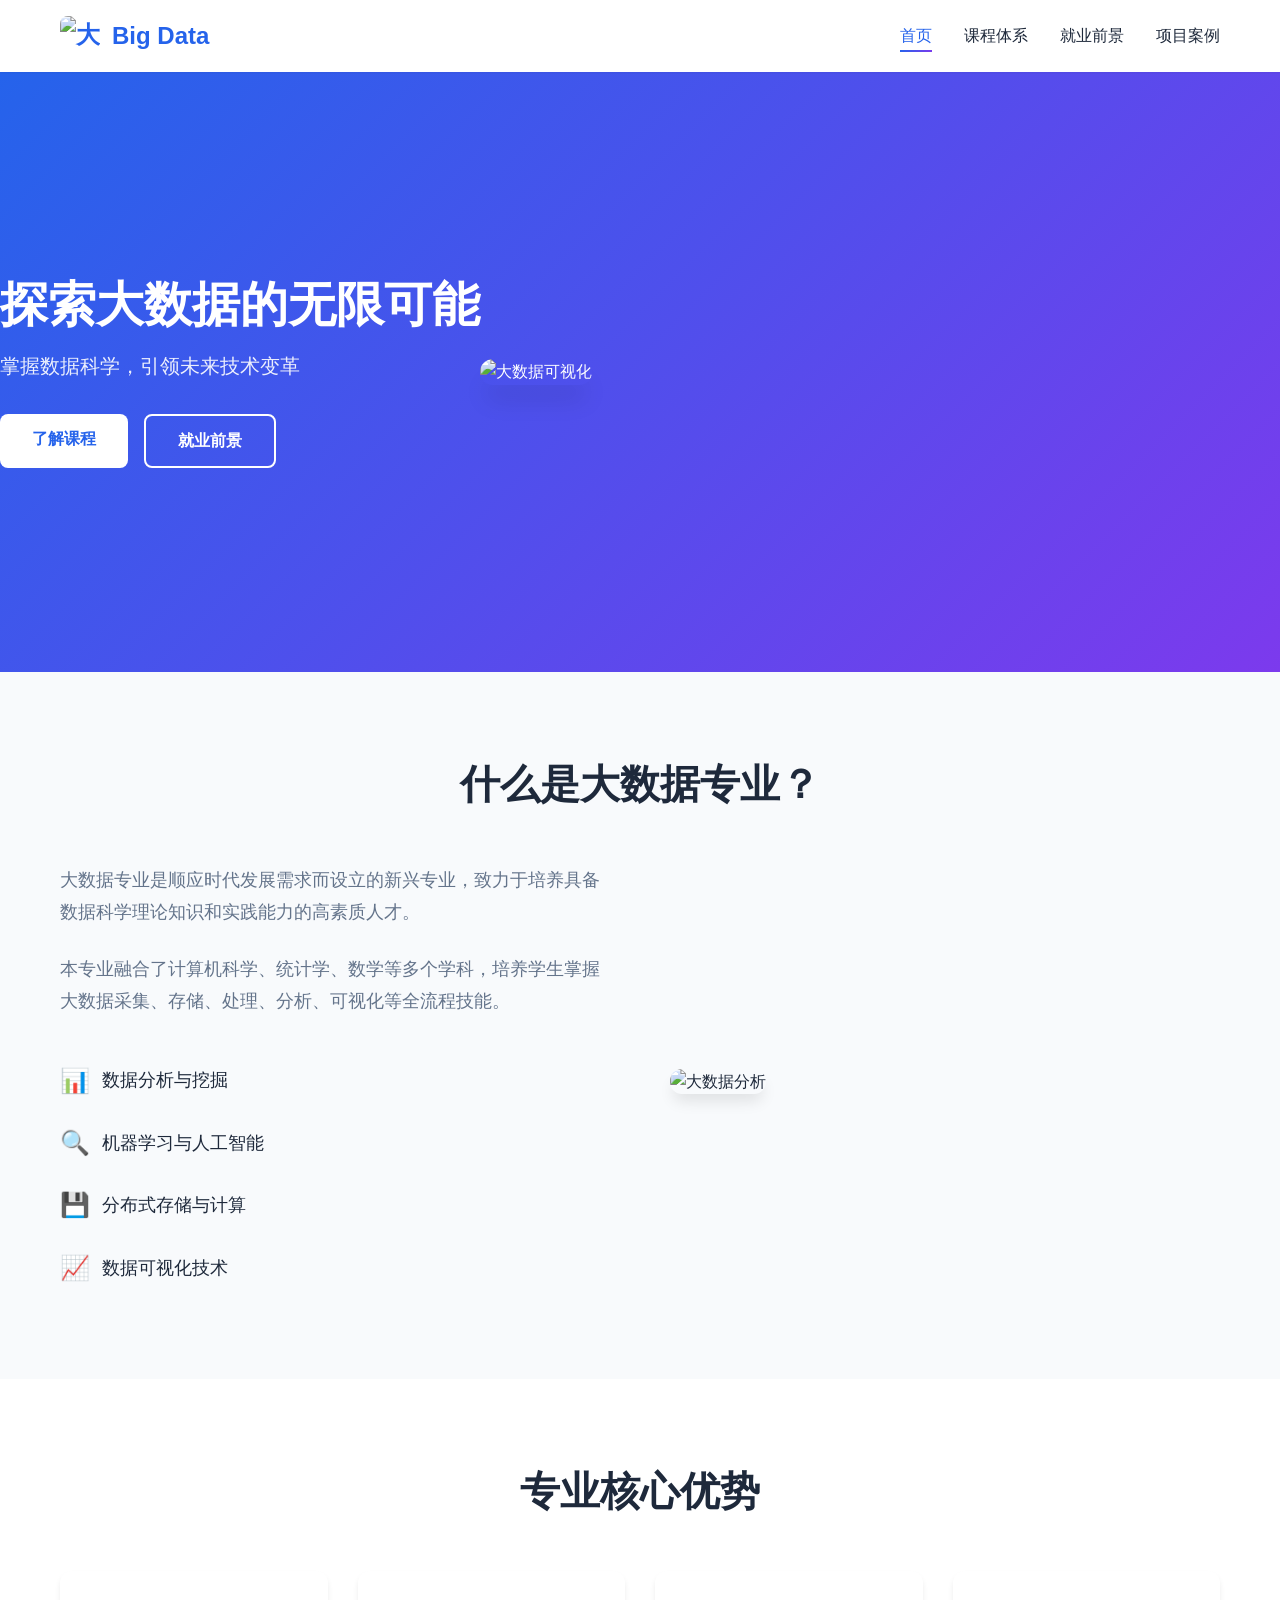
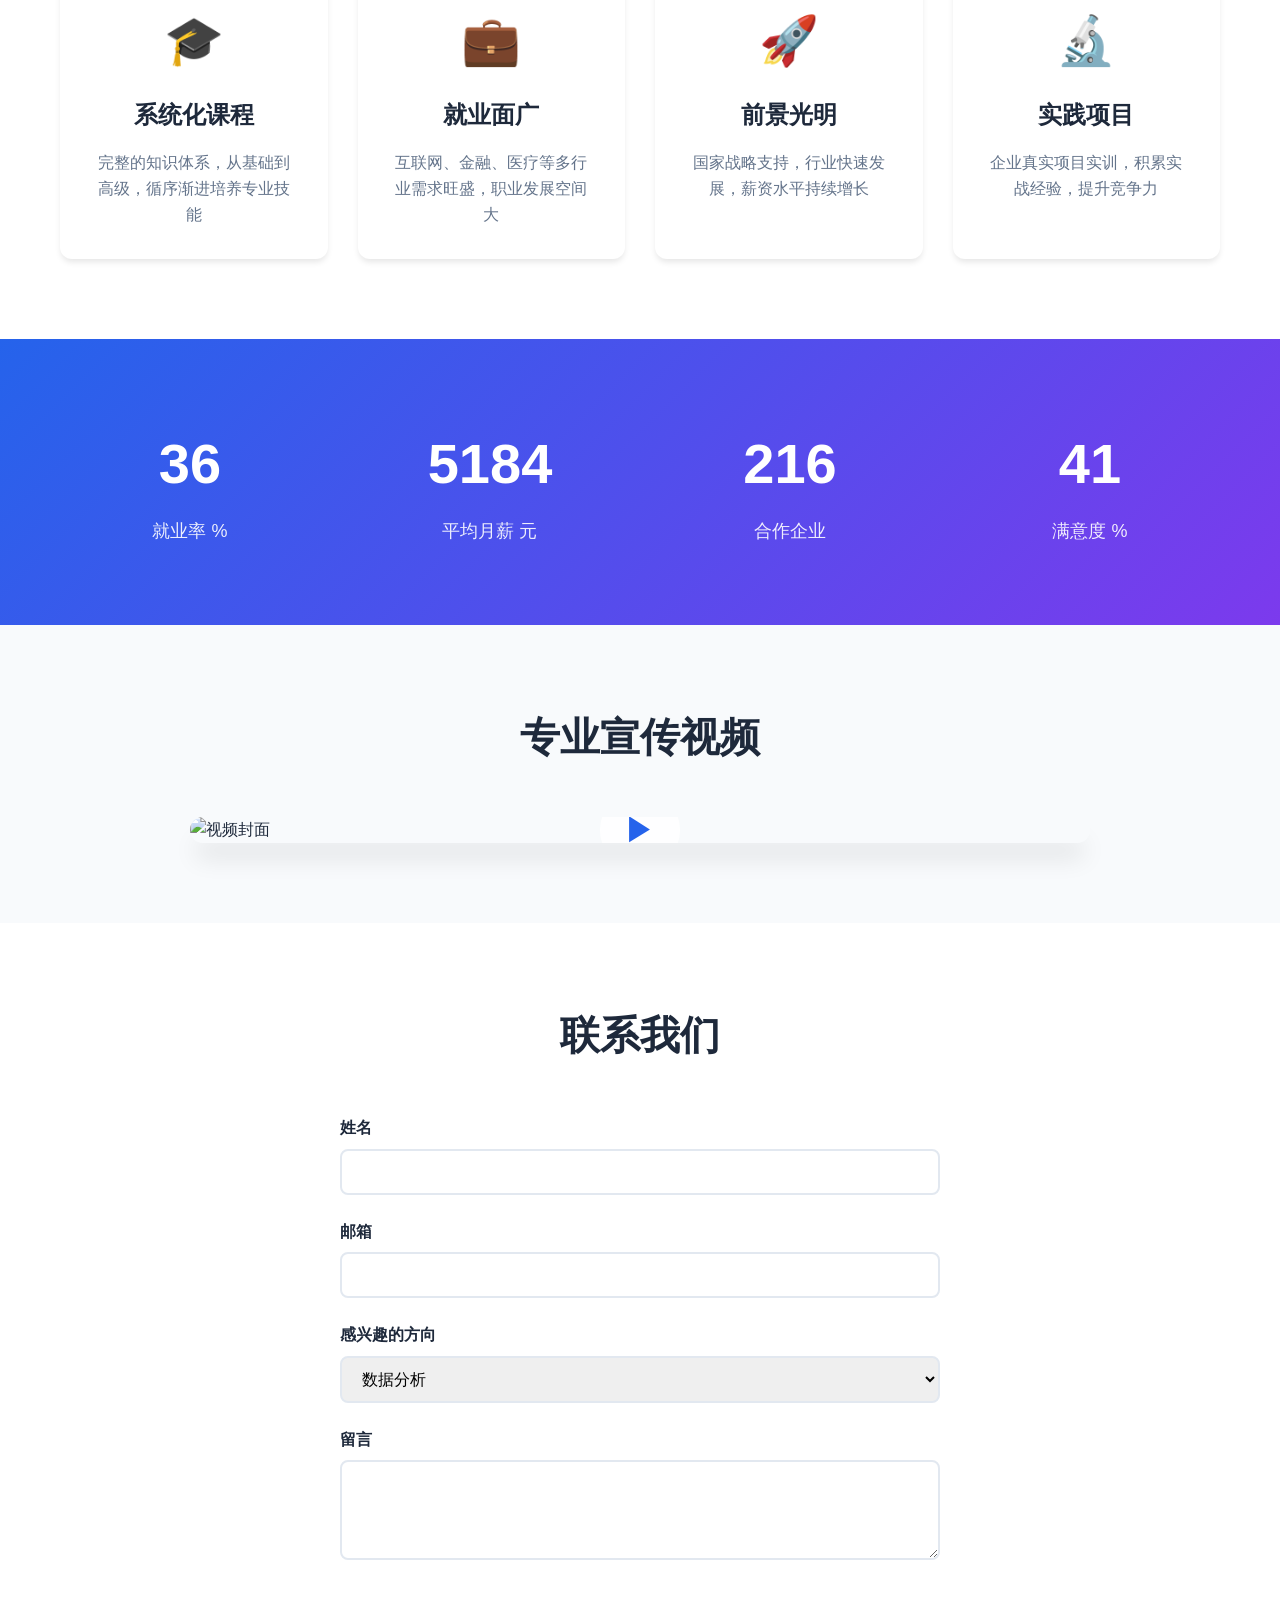
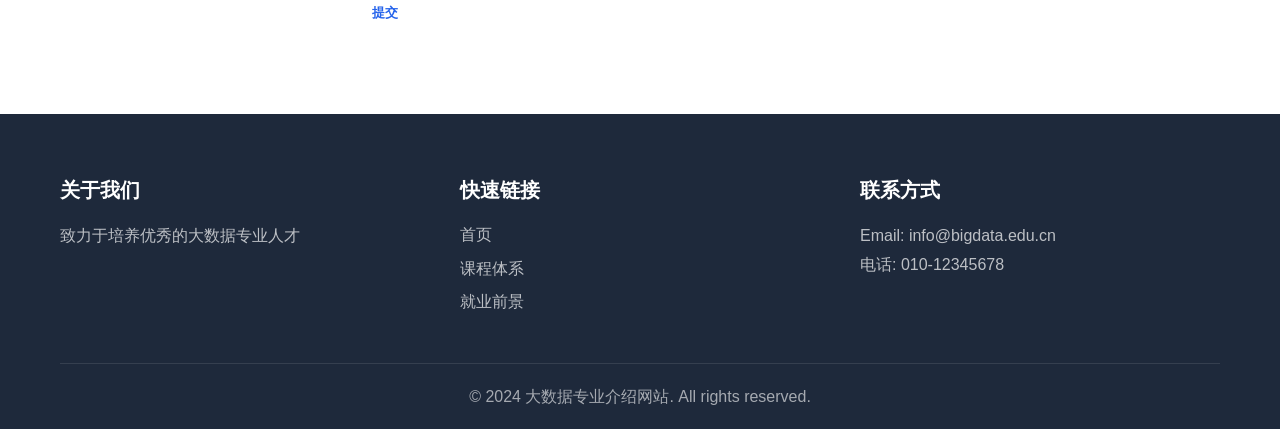
==== commit 7041ca6c: "Complete big data website project with all files and design report Agent-Logs-Url: https://github.co" ====
--- a/Index.html
+++ b/Index.html
@@ -1,114 +1,193 @@
 <!DOCTYPE html>
 <html lang="zh-CN">
 <head>
-  <meta charset="UTF-8" />
-  <meta name="viewport" content="width=device-width, initial-scale=1.0" />
-  <title>大数据专业介绍网站</title>
-  <link rel="stylesheet" href="css/style.css" />
+    <meta charset="UTF-8">
+    <meta name="viewport" content="width=device-width, initial-scale=1.0">
+    <title>大数据专业介绍 - 首页</title>
+    <link rel="stylesheet" href="css/style.css">
 </head>
 <body>
-  <header class="site-header">
-    <div class="logo-wrap">
-      <img src="images/logo.svg" alt="大数据专业Logo" class="logo" />
-      <div>
-        <h1>BD · Big Data</h1>
-        <p>大数据技术专业介绍</p>
-      </div>
-      <img src="images/selfie.svg" alt="作者自拍风格头像" class="selfie" />
-    </div>
-    <nav class="nav-bar">
-      <a href="Index.html">首页</a>
-      <a href="pages/curriculum.html">课程体系</a>
-      <a href="pages/careers.html">就业方向</a>
-      <a href="#contact">报名咨询</a>
+    <!-- 导航栏 -->
+    <nav class="navbar">
+        <div class="container">
+            <div class="logo">
+                <img src="images/logo.png" alt="大数据专业Logo">
+                <span class="logo-text">Big Data</span>
+            </div>
+            <ul class="nav-menu" id="navMenu">
+                <li><a href="Index.html" class="active">首页</a></li>
+                <li><a href="pages/curriculum.html">课程体系</a></li>
+                <li><a href="pages/careers.html">就业前景</a></li>
+                <li><a href="pages/projects.html">项目案例</a></li>
+            </ul>
+            <div class="hamburger" id="hamburger">
+                <span></span>
+                <span></span>
+                <span></span>
+            </div>
+        </div>
     </nav>
-  </header>
 
-  <main>
+    <!-- 英雄区域 -->
     <section class="hero">
-      <div>
-        <h2>从数据中发现价值</h2>
-        <p>本专业聚焦数据采集、治理、分析与可视化，培养兼具工程实践与业务洞察能力的复合型人才。</p>
-        <button id="themeToggle" type="button">切换主题</button>
-      </div>
-      <img src="images/hero.svg" alt="数据可视化场景" />
+        <div class="hero-content">
+            <h1 class="hero-title">探索大数据的无限可能</h1>
+            <p class="hero-subtitle">掌握数据科学，引领未来技术变革</p>
+            <div class="hero-buttons">
+                <a href="pages/curriculum.html" class="btn btn-primary">了解课程</a>
+                <a href="pages/careers.html" class="btn btn-secondary">就业前景</a>
+            </div>
+        </div>
+        <div class="hero-image">
+            <img src="images/hero-bg.png" alt="大数据可视化">
+        </div>
     </section>
 
-    <section class="cards">
-      <article>
-        <h3>专业亮点</h3>
-        <p>企业真实项目驱动教学，覆盖 Python、SQL、Spark、数据仓库与机器学习。</p>
-      </article>
-      <article>
-        <h3>实践平台</h3>
-        <p>配套校内数据实验室与云端平台，支持从数据接入到模型上线的全流程训练。</p>
-      </article>
-      <article>
-        <h3>竞赛支持</h3>
-        <p>提供数据分析、人工智能与创新创业赛事指导，强化实战能力。</p>
-      </article>
+    <!-- 专业介绍 -->
+    <section class="intro">
+        <div class="container">
+            <h2 class="section-title">什么是大数据专业？</h2>
+            <div class="intro-content">
+                <div class="intro-text">
+                    <p>大数据专业是顺应时代发展需求而设立的新兴专业，致力于培养具备数据科学理论知识和实践能力的高素质人才。</p>
+                    <p>本专业融合了计算机科学、统计学、数学等多个学科，培养学生掌握大数据采集、存储、处理、分析、可视化等全流程技能。</p>
+                    <ul class="feature-list">
+                        <li><span class="icon">📊</span> 数据分析与挖掘</li>
+                        <li><span class="icon">🔍</span> 机器学习与人工智能</li>
+                        <li><span class="icon">💾</span> 分布式存储与计算</li>
+                        <li><span class="icon">📈</span> 数据可视化技术</li>
+                    </ul>
+                </div>
+                <div class="intro-image">
+                    <img src="images/intro-data.png" alt="大数据分析">
+                </div>
+            </div>
+        </div>
     </section>
 
-    <section class="table-section">
-      <h2>核心课程一览</h2>
-      <table>
-        <thead>
-          <tr><th>学期</th><th>课程名称</th><th>能力目标</th></tr>
-        </thead>
-        <tbody>
-          <tr><td>第2学期</td><td>Python 程序设计</td><td>掌握数据处理基础编程能力</td></tr>
-          <tr><td>第3学期</td><td>数据库原理与应用</td><td>具备数据建模与SQL优化能力</td></tr>
-          <tr><td>第4学期</td><td>大数据处理技术</td><td>熟悉分布式计算与离线处理</td></tr>
-          <tr><td>第5学期</td><td>数据可视化设计</td><td>完成面向业务的数据表达</td></tr>
-        </tbody>
-      </table>
+    <!-- 核心优势 -->
+    <section class="advantages">
+        <div class="container">
+            <h2 class="section-title">专业核心优势</h2>
+            <div class="advantage-grid">
+                <div class="advantage-card">
+                    <div class="card-icon">🎓</div>
+                    <h3>系统化课程</h3>
+                    <p>完整的知识体系，从基础到高级，循序渐进培养专业技能</p>
+                </div>
+                <div class="advantage-card">
+                    <div class="card-icon">💼</div>
+                    <h3>就业面广</h3>
+                    <p>互联网、金融、医疗等多行业需求旺盛，职业发展空间大</p>
+                </div>
+                <div class="advantage-card">
+                    <div class="card-icon">🚀</div>
+                    <h3>前景光明</h3>
+                    <p>国家战略支持，行业快速发展，薪资水平持续增长</p>
+                </div>
+                <div class="advantage-card">
+                    <div class="card-icon">🔬</div>
+                    <h3>实践项目</h3>
+                    <p>企业真实项目实训，积累实战经验，提升竞争力</p>
+                </div>
+            </div>
+        </div>
     </section>
 
-    <section class="media-grid">
-      <div>
-        <h2>专业宣传视频</h2>
-        <video controls width="100%" poster="images/video-cover.svg">
-          <source src="media/intro.mp4" type="video/mp4" />
-          您的浏览器不支持视频播放。
-        </video>
-      </div>
-      <div>
-        <h2>专业主题音频</h2>
-        <audio controls>
-          <source src="media/theme.wav" type="audio/wav" />
-          您的浏览器不支持音频播放。
-        </audio>
-        <p>提示：该音频为本项目自动生成的简短主题音。</p>
-      </div>
+    <!-- 数据统计 -->
+    <section class="stats">
+        <div class="container">
+            <div class="stats-grid">
+                <div class="stat-item">
+                    <div class="stat-number" data-target="85">0</div>
+                    <div class="stat-label">就业率 %</div>
+                </div>
+                <div class="stat-item">
+                    <div class="stat-number" data-target="12000">0</div>
+                    <div class="stat-label">平均月薪 元</div>
+                </div>
+                <div class="stat-item">
+                    <div class="stat-number" data-target="500">0</div>
+                    <div class="stat-label">合作企业</div>
+                </div>
+                <div class="stat-item">
+                    <div class="stat-number" data-target="95">0</div>
+                    <div class="stat-label">满意度 %</div>
+                </div>
+            </div>
+        </div>
     </section>
 
-    <section id="contact" class="form-section">
-      <h2>报名咨询表单</h2>
-      <form id="signupForm">
-        <label>姓名<input type="text" name="name" required /></label>
-        <label>电话<input type="tel" name="phone" required pattern="^1[3-9]\d{9}$" /></label>
-        <label>兴趣方向
-          <select name="interest" required>
-            <option value="">请选择</option>
-            <option>数据分析</option>
-            <option>数据开发</option>
-            <option>人工智能</option>
-          </select>
-        </label>
-        <label class="check"><input type="checkbox" required />我已阅读并同意报名说明</label>
-        <button type="submit">提交咨询</button>
-      </form>
-      <p id="formMessage" aria-live="polite"></p>
+    <!-- 视频展示区 -->
+    <section class="video-section">
+        <div class="container">
+            <h2 class="section-title">专业宣传视频</h2>
+            <div class="video-wrapper">
+                <img src="images/video-placeholder.png" alt="视频封面" class="video-placeholder">
+                <div class="play-button">▶</div>
+            </div>
+        </div>
     </section>
-  </main>
 
-  <footer>
-    <p>© 2026 大数据专业介绍网站 | 快速访问：
-      <a href="pages/curriculum.html">课程体系</a> |
-      <a href="pages/careers.html">就业方向</a>
-    </p>
-  </footer>
+    <!-- 联系表单 -->
+    <section class="contact">
+        <div class="container">
+            <h2 class="section-title">联系我们</h2>
+            <form class="contact-form" id="contactForm">
+                <div class="form-group">
+                    <label for="name">姓名</label>
+                    <input type="text" id="name" name="name" required>
+                </div>
+                <div class="form-group">
+                    <label for="email">邮箱</label>
+                    <input type="email" id="email" name="email" required>
+                </div>
+                <div class="form-group">
+                    <label for="interest">感兴趣的方向</label>
+                    <select id="interest" name="interest">
+                        <option value="data-analysis">数据分析</option>
+                        <option value="machine-learning">机器学习</option>
+                        <option value="data-engineering">数据工程</option>
+                        <option value="visualization">数据可视化</option>
+                    </select>
+                </div>
+                <div class="form-group">
+                    <label for="message">留言</label>
+                    <textarea id="message" name="message" rows="4"></textarea>
+                </div>
+                <button type="submit" class="btn btn-primary">提交</button>
+            </form>
+        </div>
+    </section>
 
-  <script src="js/main.js"></script>
+    <!-- 页脚 -->
+    <footer class="footer">
+        <div class="container">
+            <div class="footer-content">
+                <div class="footer-section">
+                    <h4>关于我们</h4>
+                    <p>致力于培养优秀的大数据专业人才</p>
+                </div>
+                <div class="footer-section">
+                    <h4>快速链接</h4>
+                    <ul>
+                        <li><a href="Index.html">首页</a></li>
+                        <li><a href="pages/curriculum.html">课程体系</a></li>
+                        <li><a href="pages/careers.html">就业前景</a></li>
+                    </ul>
+                </div>
+                <div class="footer-section">
+                    <h4>联系方式</h4>
+                    <p>Email: info@bigdata.edu.cn</p>
+                    <p>电话: 010-12345678</p>
+                </div>
+            </div>
+            <div class="footer-bottom">
+                <p>&copy; 2024 大数据专业介绍网站. All rights reserved.</p>
+            </div>
+        </div>
+    </footer>
+
+    <script src="js/main.js"></script>
 </body>
 </html>
--- a/css/style.css
+++ b/css/style.css
@@ -1,131 +1,1243 @@
+/* 全局样式 */
+* {
+    margin: 0;
+    padding: 0;
+    box-sizing: border-box;
+}
+
 :root {
-  --bg: #f4f8ff;
-  --panel: #ffffff;
-  --text: #10233f;
-  --accent: #1d6fff;
-  --sub: #4b6385;
-}
-
-body.dark {
-  --bg: #0f1729;
-  --panel: #1c2842;
-  --text: #e8eefb;
-  --accent: #68a2ff;
-  --sub: #b3c2de;
-}
-
-* { box-sizing: border-box; }
+    --primary-color: #2563eb;
+    --secondary-color: #7c3aed;
+    --text-dark: #1e293b;
+    --text-light: #64748b;
+    --bg-light: #f8fafc;
+    --bg-white: #ffffff;
+    --border-color: #e2e8f0;
+    --success-color: #10b981;
+    --gradient-primary: linear-gradient(135deg, #2563eb 0%, #7c3aed 100%);
+    --gradient-secondary: linear-gradient(135deg, #0ea5e9 0%, #06b6d4 100%);
+    --shadow-sm: 0 1px 2px 0 rgba(0, 0, 0, 0.05);
+    --shadow-md: 0 4px 6px -1px rgba(0, 0, 0, 0.1);
+    --shadow-lg: 0 10px 15px -3px rgba(0, 0, 0, 0.1);
+    --shadow-xl: 0 20px 25px -5px rgba(0, 0, 0, 0.1);
+}
+
 body {
-  margin: 0;
-  font-family: "Segoe UI", "PingFang SC", sans-serif;
-  background: var(--bg);
-  color: var(--text);
-  line-height: 1.6;
-}
-
-a { color: var(--accent); text-decoration: none; }
-a:hover { text-decoration: underline; }
-
-.site-header {
-  background: linear-gradient(120deg, #0f4fcf, #2f89ff);
-  color: #fff;
-  padding: 20px;
-}
-
-.logo-wrap {
-  display: flex;
-  align-items: center;
-  gap: 16px;
-  flex-wrap: wrap;
-}
-.logo { width: 72px; height: 72px; }
-.selfie { width: 72px; height: 72px; margin-left: auto; border-radius: 50%; background: #fff; }
-
-.nav-bar {
-  margin-top: 12px;
-  display: flex;
-  flex-wrap: wrap;
-  gap: 10px;
-}
-
-.nav-bar a {
-  color: #fff;
-  padding: 6px 12px;
-  border: 1px solid rgba(255, 255, 255, 0.4);
-  border-radius: 20px;
-}
-
-main { max-width: 1080px; margin: 0 auto; padding: 20px; }
-
+    font-family: -apple-system, BlinkMacSystemFont, 'Segoe UI', 'PingFang SC', 'Hiragino Sans GB',
+        'Microsoft YaHei', 'Helvetica Neue', Helvetica, Arial, sans-serif;
+    line-height: 1.6;
+    color: var(--text-dark);
+    background-color: var(--bg-white);
+}
+
+.container {
+    max-width: 1200px;
+    margin: 0 auto;
+    padding: 0 20px;
+}
+
+/* 导航栏 */
+.navbar {
+    background: var(--bg-white);
+    box-shadow: var(--shadow-sm);
+    position: sticky;
+    top: 0;
+    z-index: 1000;
+    transition: all 0.3s ease;
+}
+
+.navbar .container {
+    display: flex;
+    justify-content: space-between;
+    align-items: center;
+    padding: 1rem 20px;
+}
+
+.logo {
+    display: flex;
+    align-items: center;
+    gap: 12px;
+    font-size: 1.5rem;
+    font-weight: 700;
+    color: var(--primary-color);
+}
+
+.logo img {
+    width: 40px;
+    height: 40px;
+    border-radius: 8px;
+}
+
+.nav-menu {
+    display: flex;
+    list-style: none;
+    gap: 2rem;
+}
+
+.nav-menu a {
+    text-decoration: none;
+    color: var(--text-dark);
+    font-weight: 500;
+    transition: color 0.3s ease;
+    position: relative;
+}
+
+.nav-menu a:hover,
+.nav-menu a.active {
+    color: var(--primary-color);
+}
+
+.nav-menu a.active::after {
+    content: '';
+    position: absolute;
+    bottom: -8px;
+    left: 0;
+    right: 0;
+    height: 2px;
+    background: var(--gradient-primary);
+}
+
+.hamburger {
+    display: none;
+    flex-direction: column;
+    gap: 4px;
+    cursor: pointer;
+}
+
+.hamburger span {
+    width: 25px;
+    height: 3px;
+    background: var(--text-dark);
+    border-radius: 2px;
+    transition: all 0.3s ease;
+}
+
+/* 英雄区域 */
 .hero {
-  display: grid;
-  grid-template-columns: 1.2fr 1fr;
-  gap: 16px;
-  align-items: center;
-}
-
-.hero img, .media-grid img {
-  width: 100%;
-  border-radius: 12px;
-  background: var(--panel);
-}
-
-button {
-  background: var(--accent);
-  color: #fff;
-  border: 0;
-  padding: 8px 14px;
-  border-radius: 8px;
-  cursor: pointer;
-}
-
-.cards {
-  margin-top: 20px;
-  display: grid;
-  grid-template-columns: repeat(auto-fit, minmax(220px, 1fr));
-  gap: 14px;
-}
-
-.cards article, .table-section, .media-grid > div, .form-section, .subpage section {
-  background: var(--panel);
-  padding: 16px;
-  border-radius: 12px;
-  box-shadow: 0 6px 20px rgba(0, 0, 0, 0.06);
-}
-
-.table-section { margin-top: 20px; overflow-x: auto; }
-table { width: 100%; border-collapse: collapse; }
-th, td { border: 1px solid #d4deef; padding: 10px; text-align: left; }
-
-.media-grid {
-  margin-top: 20px;
-  display: grid;
-  grid-template-columns: repeat(auto-fit, minmax(280px, 1fr));
-  gap: 14px;
-}
-
-.form-section { margin-top: 20px; }
-form {
-  display: grid;
-  gap: 10px;
-}
-label { display: grid; gap: 5px; }
-input, select {
-  padding: 8px;
-  border: 1px solid #b8c8e3;
-  border-radius: 8px;
-}
-label.check { grid-template-columns: auto 1fr; align-items: center; }
-
-footer {
-  margin-top: 24px;
-  padding: 16px 20px;
-  text-align: center;
-  background: #0d1f3d;
-  color: #d8e5ff;
-}
-
+    background: var(--gradient-primary);
+    color: white;
+    padding: 80px 0;
+    display: flex;
+    align-items: center;
+    min-height: 600px;
+}
+
+.hero .container {
+    display: grid;
+    grid-template-columns: 1fr 1fr;
+    gap: 60px;
+    align-items: center;
+}
+
+.hero-content {
+    animation: fadeInLeft 1s ease;
+}
+
+.hero-title {
+    font-size: 3rem;
+    font-weight: 800;
+    margin-bottom: 1rem;
+    line-height: 1.2;
+}
+
+.hero-subtitle {
+    font-size: 1.25rem;
+    margin-bottom: 2rem;
+    opacity: 0.9;
+}
+
+.hero-buttons {
+    display: flex;
+    gap: 1rem;
+}
+
+.btn {
+    padding: 12px 32px;
+    border-radius: 8px;
+    text-decoration: none;
+    font-weight: 600;
+    transition: all 0.3s ease;
+    display: inline-block;
+    border: none;
+    cursor: pointer;
+}
+
+.btn-primary {
+    background: white;
+    color: var(--primary-color);
+}
+
+.btn-primary:hover {
+    transform: translateY(-2px);
+    box-shadow: var(--shadow-lg);
+}
+
+.btn-secondary {
+    background: transparent;
+    color: white;
+    border: 2px solid white;
+}
+
+.btn-secondary:hover {
+    background: white;
+    color: var(--primary-color);
+}
+
+.hero-image img {
+    width: 100%;
+    border-radius: 16px;
+    box-shadow: var(--shadow-xl);
+    animation: fadeInRight 1s ease;
+}
+
+/* 通用区块 */
+section {
+    padding: 80px 0;
+}
+
+.section-title {
+    font-size: 2.5rem;
+    font-weight: 700;
+    text-align: center;
+    margin-bottom: 3rem;
+    color: var(--text-dark);
+}
+
+.section-subtitle {
+    text-align: center;
+    font-size: 1.125rem;
+    color: var(--text-light);
+    margin-top: -2rem;
+    margin-bottom: 3rem;
+}
+
+/* 专业介绍 */
+.intro {
+    background: var(--bg-light);
+}
+
+.intro-content {
+    display: grid;
+    grid-template-columns: 1fr 1fr;
+    gap: 60px;
+    align-items: center;
+}
+
+.intro-text p {
+    font-size: 1.125rem;
+    line-height: 1.8;
+    margin-bottom: 1.5rem;
+    color: var(--text-light);
+}
+
+.feature-list {
+    list-style: none;
+    margin-top: 2rem;
+}
+
+.feature-list li {
+    display: flex;
+    align-items: center;
+    gap: 12px;
+    padding: 12px 0;
+    font-size: 1.125rem;
+}
+
+.feature-list .icon {
+    font-size: 1.5rem;
+}
+
+.intro-image img {
+    width: 100%;
+    border-radius: 12px;
+    box-shadow: var(--shadow-lg);
+}
+
+/* 核心优势 */
+.advantage-grid {
+    display: grid;
+    grid-template-columns: repeat(auto-fit, minmax(260px, 1fr));
+    gap: 30px;
+}
+
+.advantage-card {
+    background: white;
+    padding: 2rem;
+    border-radius: 12px;
+    box-shadow: var(--shadow-md);
+    transition: all 0.3s ease;
+    text-align: center;
+}
+
+.advantage-card:hover {
+    transform: translateY(-8px);
+    box-shadow: var(--shadow-xl);
+}
+
+.card-icon {
+    font-size: 3rem;
+    margin-bottom: 1rem;
+}
+
+.advantage-card h3 {
+    font-size: 1.5rem;
+    margin-bottom: 1rem;
+    color: var(--text-dark);
+}
+
+.advantage-card p {
+    color: var(--text-light);
+    line-height: 1.6;
+}
+
+/* 数据统计 */
+.stats {
+    background: var(--gradient-primary);
+    color: white;
+}
+
+.stats-grid {
+    display: grid;
+    grid-template-columns: repeat(auto-fit, minmax(200px, 1fr));
+    gap: 40px;
+}
+
+.stat-item {
+    text-align: center;
+}
+
+.stat-number {
+    font-size: 3.5rem;
+    font-weight: 800;
+    margin-bottom: 0.5rem;
+}
+
+.stat-label {
+    font-size: 1.125rem;
+    opacity: 0.9;
+}
+
+/* 视频区域 */
+.video-section {
+    background: var(--bg-light);
+}
+
+.video-wrapper {
+    position: relative;
+    max-width: 900px;
+    margin: 0 auto;
+    border-radius: 16px;
+    overflow: hidden;
+    box-shadow: var(--shadow-xl);
+    cursor: pointer;
+}
+
+.video-placeholder {
+    width: 100%;
+    display: block;
+}
+
+.play-button {
+    position: absolute;
+    top: 50%;
+    left: 50%;
+    transform: translate(-50%, -50%);
+    width: 80px;
+    height: 80px;
+    background: rgba(255, 255, 255, 0.9);
+    border-radius: 50%;
+    display: flex;
+    align-items: center;
+    justify-content: center;
+    font-size: 2rem;
+    color: var(--primary-color);
+    transition: all 0.3s ease;
+}
+
+.play-button:hover {
+    transform: translate(-50%, -50%) scale(1.1);
+    background: white;
+}
+
+/* 联系表单 */
+.contact-form {
+    max-width: 600px;
+    margin: 0 auto;
+}
+
+.form-group {
+    margin-bottom: 1.5rem;
+}
+
+.form-group label {
+    display: block;
+    margin-bottom: 0.5rem;
+    font-weight: 600;
+    color: var(--text-dark);
+}
+
+.form-group input,
+.form-group select,
+.form-group textarea {
+    width: 100%;
+    padding: 12px 16px;
+    border: 2px solid var(--border-color);
+    border-radius: 8px;
+    font-size: 1rem;
+    transition: border-color 0.3s ease;
+}
+
+.form-group input:focus,
+.form-group select:focus,
+.form-group textarea:focus {
+    outline: none;
+    border-color: var(--primary-color);
+}
+
+.form-group textarea {
+    resize: vertical;
+}
+
+/* 页脚 */
+.footer {
+    background: var(--text-dark);
+    color: white;
+    padding: 60px 0 20px;
+}
+
+.footer-content {
+    display: grid;
+    grid-template-columns: repeat(auto-fit, minmax(250px, 1fr));
+    gap: 40px;
+    margin-bottom: 40px;
+}
+
+.footer-section h4 {
+    font-size: 1.25rem;
+    margin-bottom: 1rem;
+}
+
+.footer-section p {
+    color: rgba(255, 255, 255, 0.7);
+    line-height: 1.8;
+}
+
+.footer-section ul {
+    list-style: none;
+}
+
+.footer-section ul li {
+    margin-bottom: 0.5rem;
+}
+
+.footer-section ul li a {
+    color: rgba(255, 255, 255, 0.7);
+    text-decoration: none;
+    transition: color 0.3s ease;
+}
+
+.footer-section ul li a:hover {
+    color: white;
+}
+
+.footer-bottom {
+    text-align: center;
+    padding-top: 20px;
+    border-top: 1px solid rgba(255, 255, 255, 0.1);
+    color: rgba(255, 255, 255, 0.6);
+}
+
+/* 页面标题 */
+.page-header {
+    background: var(--gradient-primary);
+    color: white;
+    padding: 100px 0 80px;
+    text-align: center;
+}
+
+.page-header h1 {
+    font-size: 3rem;
+    font-weight: 800;
+    margin-bottom: 1rem;
+}
+
+.page-header p {
+    font-size: 1.25rem;
+    opacity: 0.9;
+}
+
+/* 课程阶段 */
+.curriculum-stages {
+    background: var(--bg-light);
+}
+
+.stages-timeline {
+    display: grid;
+    grid-template-columns: repeat(auto-fit, minmax(250px, 1fr));
+    gap: 30px;
+}
+
+.stage-item {
+    background: white;
+    padding: 2rem;
+    border-radius: 12px;
+    box-shadow: var(--shadow-md);
+}
+
+.stage-number {
+    width: 60px;
+    height: 60px;
+    background: var(--gradient-primary);
+    color: white;
+    border-radius: 50%;
+    display: flex;
+    align-items: center;
+    justify-content: center;
+    font-size: 1.5rem;
+    font-weight: 700;
+    margin-bottom: 1.5rem;
+}
+
+.stage-content h3 {
+    font-size: 1.5rem;
+    margin-bottom: 0.5rem;
+}
+
+.stage-content p {
+    color: var(--text-light);
+    margin-bottom: 1rem;
+}
+
+.stage-content ul {
+    list-style: none;
+}
+
+.stage-content ul li {
+    padding: 0.5rem 0;
+    padding-left: 1.5rem;
+    position: relative;
+}
+
+.stage-content ul li::before {
+    content: '✓';
+    position: absolute;
+    left: 0;
+    color: var(--success-color);
+    font-weight: 700;
+}
+
+/* 课程卡片 */
+.course-grid {
+    display: grid;
+    grid-template-columns: repeat(auto-fit, minmax(320px, 1fr));
+    gap: 30px;
+}
+
+.course-card {
+    background: white;
+    border-radius: 12px;
+    overflow: hidden;
+    box-shadow: var(--shadow-md);
+    transition: all 0.3s ease;
+}
+
+.course-card:hover {
+    transform: translateY(-8px);
+    box-shadow: var(--shadow-xl);
+}
+
+.course-card img {
+    width: 100%;
+    height: 200px;
+    object-fit: cover;
+}
+
+.course-card h3 {
+    padding: 1.5rem 1.5rem 0.5rem;
+    font-size: 1.5rem;
+}
+
+.course-duration {
+    padding: 0 1.5rem;
+    color: var(--text-light);
+    font-size: 0.875rem;
+}
+
+.course-desc {
+    padding: 1rem 1.5rem;
+    color: var(--text-light);
+    line-height: 1.6;
+}
+
+.course-topics {
+    list-style: none;
+    padding: 0 1.5rem 1.5rem;
+}
+
+.course-topics li {
+    padding: 0.5rem 0;
+    padding-left: 1.5rem;
+    position: relative;
+    color: var(--text-light);
+}
+
+.course-topics li::before {
+    content: '•';
+    position: absolute;
+    left: 0;
+    color: var(--primary-color);
+    font-weight: 700;
+    font-size: 1.2rem;
+}
+
+/* 技能树 */
+.skills-section {
+    background: var(--bg-light);
+}
+
+.skills-tree {
+    display: grid;
+    gap: 30px;
+}
+
+.skill-category {
+    background: white;
+    padding: 2rem;
+    border-radius: 12px;
+    box-shadow: var(--shadow-md);
+}
+
+.skill-category h3 {
+    font-size: 1.5rem;
+    margin-bottom: 1rem;
+    color: var(--text-dark);
+}
+
+.skill-items {
+    display: flex;
+    flex-wrap: wrap;
+    gap: 12px;
+}
+
+.skill-tag {
+    padding: 8px 16px;
+    background: var(--gradient-primary);
+    color: white;
+    border-radius: 20px;
+    font-size: 0.875rem;
+    font-weight: 500;
+}
+
+/* 课程表格 */
+.course-table-section {
+    background: var(--bg-light);
+}
+
+.table-responsive {
+    overflow-x: auto;
+}
+
+.course-table {
+    width: 100%;
+    background: white;
+    border-radius: 12px;
+    overflow: hidden;
+    box-shadow: var(--shadow-md);
+}
+
+.course-table thead {
+    background: var(--gradient-primary);
+    color: white;
+}
+
+.course-table th,
+.course-table td {
+    padding: 1rem;
+    text-align: left;
+}
+
+.course-table tbody tr {
+    border-bottom: 1px solid var(--border-color);
+}
+
+.course-table tbody tr:hover {
+    background: var(--bg-light);
+}
+
+/* 就业页面样式 */
+.industry-demand {
+    background: var(--bg-light);
+}
+
+.demand-content {
+    display: grid;
+    grid-template-columns: 1fr 1fr;
+    gap: 60px;
+    align-items: center;
+}
+
+.demand-chart img {
+    width: 100%;
+    border-radius: 12px;
+    box-shadow: var(--shadow-lg);
+}
+
+.demand-text h3 {
+    font-size: 1.75rem;
+    margin-bottom: 1rem;
+}
+
+.demand-list {
+    list-style: none;
+    margin-top: 1.5rem;
+}
+
+.demand-list li {
+    padding: 0.75rem 0;
+    line-height: 1.6;
+}
+
+.demand-list strong {
+    color: var(--primary-color);
+}
+
+/* 职业路径 */
+.path-grid {
+    display: grid;
+    grid-template-columns: repeat(auto-fit, minmax(320px, 1fr));
+    gap: 30px;
+}
+
+.path-card {
+    background: white;
+    padding: 2rem;
+    border-radius: 12px;
+    box-shadow: var(--shadow-md);
+    transition: all 0.3s ease;
+}
+
+.path-card:hover {
+    transform: translateY(-8px);
+    box-shadow: var(--shadow-xl);
+}
+
+.path-icon {
+    font-size: 3rem;
+    margin-bottom: 1rem;
+}
+
+.path-card h3 {
+    font-size: 1.5rem;
+    margin-bottom: 0.5rem;
+}
+
+.salary {
+    color: var(--success-color);
+    font-weight: 700;
+    font-size: 1.125rem;
+    margin-bottom: 1rem;
+}
+
+.desc {
+    color: var(--text-light);
+    margin-bottom: 1.5rem;
+    line-height: 1.6;
+}
+
+.path-card h4 {
+    font-size: 1rem;
+    margin-bottom: 0.5rem;
+}
+
+.path-card ul {
+    list-style: none;
+}
+
+.path-card ul li {
+    padding: 0.5rem 0;
+    padding-left: 1.5rem;
+    position: relative;
+    color: var(--text-light);
+    font-size: 0.9rem;
+}
+
+.path-card ul li::before {
+    content: '✓';
+    position: absolute;
+    left: 0;
+    color: var(--success-color);
+}
+
+/* 薪资部分 */
+.salary-section {
+    background: var(--bg-light);
+}
+
+.salary-content {
+    display: grid;
+    grid-template-columns: 1fr 1fr;
+    gap: 60px;
+    align-items: center;
+}
+
+.salary-chart img {
+    width: 100%;
+    border-radius: 12px;
+    box-shadow: var(--shadow-lg);
+}
+
+.salary-table {
+    width: 100%;
+    background: white;
+    border-radius: 12px;
+    overflow: hidden;
+    box-shadow: var(--shadow-md);
+}
+
+.salary-table thead {
+    background: var(--gradient-primary);
+    color: white;
+}
+
+.salary-table th,
+.salary-table td {
+    padding: 1rem;
+    text-align: center;
+}
+
+.salary-table tbody tr {
+    border-bottom: 1px solid var(--border-color);
+}
+
+/* 公司网格 */
+.company-grid {
+    display: grid;
+    grid-template-columns: repeat(auto-fit, minmax(180px, 1fr));
+    gap: 30px;
+}
+
+.company-item {
+    background: white;
+    padding: 2rem;
+    border-radius: 12px;
+    box-shadow: var(--shadow-md);
+    display: flex;
+    align-items: center;
+    justify-content: center;
+    transition: all 0.3s ease;
+}
+
+.company-item:hover {
+    transform: translateY(-5px);
+    box-shadow: var(--shadow-lg);
+}
+
+.company-item img {
+    max-width: 120px;
+    height: auto;
+}
+
+/* 成功故事 */
+.success-stories {
+    background: var(--bg-light);
+}
+
+.stories-grid {
+    display: grid;
+    grid-template-columns: repeat(auto-fit, minmax(300px, 1fr));
+    gap: 30px;
+}
+
+.story-card {
+    background: white;
+    padding: 2rem;
+    border-radius: 12px;
+    box-shadow: var(--shadow-md);
+    text-align: center;
+}
+
+.story-card img {
+    width: 100px;
+    height: 100px;
+    border-radius: 50%;
+    margin-bottom: 1rem;
+    object-fit: cover;
+}
+
+.story-card h3 {
+    font-size: 1.25rem;
+    margin-bottom: 0.5rem;
+}
+
+.story-card .company {
+    color: var(--primary-color);
+    font-weight: 600;
+    margin-bottom: 1rem;
+}
+
+.story-card .quote {
+    color: var(--text-light);
+    font-style: italic;
+    line-height: 1.6;
+}
+
+/* 就业指导 */
+.guidance-grid {
+    display: grid;
+    grid-template-columns: repeat(auto-fit, minmax(250px, 1fr));
+    gap: 30px;
+}
+
+.guidance-item {
+    background: white;
+    padding: 2rem;
+    border-radius: 12px;
+    box-shadow: var(--shadow-md);
+    text-align: center;
+    transition: all 0.3s ease;
+}
+
+.guidance-item:hover {
+    transform: translateY(-5px);
+    box-shadow: var(--shadow-lg);
+}
+
+.guidance-icon {
+    font-size: 3rem;
+    margin-bottom: 1rem;
+}
+
+.guidance-item h3 {
+    font-size: 1.25rem;
+    margin-bottom: 0.5rem;
+}
+
+.guidance-item p {
+    color: var(--text-light);
+    line-height: 1.6;
+}
+
+/* 项目展示 */
+.projects-grid {
+    display: grid;
+    gap: 40px;
+}
+
+.project-card {
+    background: white;
+    border-radius: 12px;
+    overflow: hidden;
+    box-shadow: var(--shadow-md);
+    display: grid;
+    grid-template-columns: 400px 1fr;
+    transition: all 0.3s ease;
+}
+
+.project-card:hover {
+    box-shadow: var(--shadow-xl);
+}
+
+.project-card img {
+    width: 100%;
+    height: 100%;
+    object-fit: cover;
+}
+
+.project-info {
+    padding: 2rem;
+}
+
+.project-info h3 {
+    font-size: 1.75rem;
+    margin-bottom: 0.5rem;
+}
+
+.project-tech {
+    color: var(--primary-color);
+    font-weight: 600;
+    margin-bottom: 1rem;
+}
+
+.project-desc {
+    color: var(--text-light);
+    line-height: 1.6;
+    margin-bottom: 1rem;
+}
+
+.project-features {
+    list-style: none;
+}
+
+.project-features li {
+    padding: 0.5rem 0;
+    padding-left: 1.5rem;
+    position: relative;
+    color: var(--text-light);
+}
+
+.project-features li::before {
+    content: '▸';
+    position: absolute;
+    left: 0;
+    color: var(--primary-color);
+    font-weight: 700;
+}
+
+/* 企业项目 */
+.enterprise-projects {
+    background: var(--bg-light);
+}
+
+.enterprise-list {
+    display: grid;
+    gap: 30px;
+}
+
+.enterprise-item {
+    background: white;
+    padding: 2rem;
+    border-radius: 12px;
+    box-shadow: var(--shadow-md);
+}
+
+.enterprise-header {
+    display: flex;
+    align-items: center;
+    gap: 20px;
+    margin-bottom: 1rem;
+}
+
+.enterprise-header img {
+    width: 60px;
+    height: 60px;
+    object-fit: contain;
+}
+
+.enterprise-header h3 {
+    font-size: 1.5rem;
+}
+
+.enterprise-item > p {
+    color: var(--text-light);
+    line-height: 1.6;
+    margin-bottom: 1rem;
+}
+
+.project-stats {
+    display: flex;
+    gap: 30px;
+    flex-wrap: wrap;
+}
+
+.project-stats span {
+    padding: 8px 16px;
+    background: var(--bg-light);
+    border-radius: 8px;
+    font-size: 0.875rem;
+    color: var(--text-dark);
+    font-weight: 500;
+}
+
+/* 项目流程 */
+.process-timeline {
+    display: grid;
+    grid-template-columns: repeat(auto-fit, minmax(150px, 1fr));
+    gap: 20px;
+}
+
+.process-step {
+    text-align: center;
+    padding: 1.5rem;
+    background: white;
+    border-radius: 12px;
+    box-shadow: var(--shadow-md);
+}
+
+.step-number {
+    width: 50px;
+    height: 50px;
+    background: var(--gradient-primary);
+    color: white;
+    border-radius: 50%;
+    display: flex;
+    align-items: center;
+    justify-content: center;
+    font-size: 1.5rem;
+    font-weight: 700;
+    margin: 0 auto 1rem;
+}
+
+.process-step h3 {
+    font-size: 1.125rem;
+    margin-bottom: 0.5rem;
+}
+
+.process-step p {
+    color: var(--text-light);
+    font-size: 0.9rem;
+    line-height: 1.5;
+}
+
+/* 技术应用 */
+.tech-applications {
+    background: var(--bg-light);
+}
+
+.tech-grid {
+    display: grid;
+    grid-template-columns: repeat(auto-fit, minmax(280px, 1fr));
+    gap: 30px;
+}
+
+.tech-card {
+    background: white;
+    padding: 2rem;
+    border-radius: 12px;
+    box-shadow: var(--shadow-md);
+}
+
+.tech-card h3 {
+    font-size: 1.5rem;
+    margin-bottom: 1rem;
+}
+
+.tech-card ul {
+    list-style: none;
+}
+
+.tech-card ul li {
+    padding: 0.5rem 0;
+    padding-left: 1.5rem;
+    position: relative;
+    color: var(--text-light);
+}
+
+.tech-card ul li::before {
+    content: '→';
+    position: absolute;
+    left: 0;
+    color: var(--primary-color);
+    font-weight: 700;
+}
+
+/* 返回顶部按钮 */
+.back-to-top {
+    position: fixed;
+    bottom: 30px;
+    right: 30px;
+    width: 50px;
+    height: 50px;
+    background: var(--gradient-primary);
+    color: white;
+    border: none;
+    border-radius: 50%;
+    font-size: 1.5rem;
+    cursor: pointer;
+    box-shadow: var(--shadow-lg);
+    opacity: 0;
+    visibility: hidden;
+    transition: all 0.3s ease;
+    z-index: 999;
+}
+
+.back-to-top.show {
+    opacity: 1;
+    visibility: visible;
+}
+
+.back-to-top:hover {
+    transform: translateY(-5px);
+}
+
+/* 动画 */
+@keyframes fadeInLeft {
+    from {
+        opacity: 0;
+        transform: translateX(-30px);
+    }
+    to {
+        opacity: 1;
+        transform: translateX(0);
+    }
+}
+
+@keyframes fadeInRight {
+    from {
+        opacity: 0;
+        transform: translateX(30px);
+    }
+    to {
+        opacity: 1;
+        transform: translateX(0);
+    }
+}
+
+/* 响应式设计 */
 @media (max-width: 768px) {
-  .hero { grid-template-columns: 1fr; }
-  .selfie { margin-left: 0; }
-}
+    .nav-menu {
+        display: none;
+        position: absolute;
+        top: 100%;
+        left: 0;
+        right: 0;
+        background: white;
+        flex-direction: column;
+        padding: 1rem;
+        box-shadow: var(--shadow-md);
+        gap: 0;
+    }
+
+    .nav-menu.active {
+        display: flex;
+    }
+
+    .nav-menu li {
+        padding: 0.75rem 0;
+        border-bottom: 1px solid var(--border-color);
+    }
+
+    .hamburger {
+        display: flex;
+    }
+
+    .hero .container,
+    .intro-content,
+    .demand-content,
+    .salary-content {
+        grid-template-columns: 1fr;
+    }
+
+    .hero-title {
+        font-size: 2rem;
+    }
+
+    .section-title {
+        font-size: 2rem;
+    }
+
+    .project-card {
+        grid-template-columns: 1fr;
+    }
+
+    .project-card img {
+        height: 200px;
+    }
+}
+
+@media (max-width: 480px) {
+    .hero-title {
+        font-size: 1.75rem;
+    }
+
+    .section-title {
+        font-size: 1.75rem;
+    }
+
+    .hero-buttons {
+        flex-direction: column;
+    }
+
+    .stats-grid {
+        grid-template-columns: 1fr 1fr;
+    }
+}
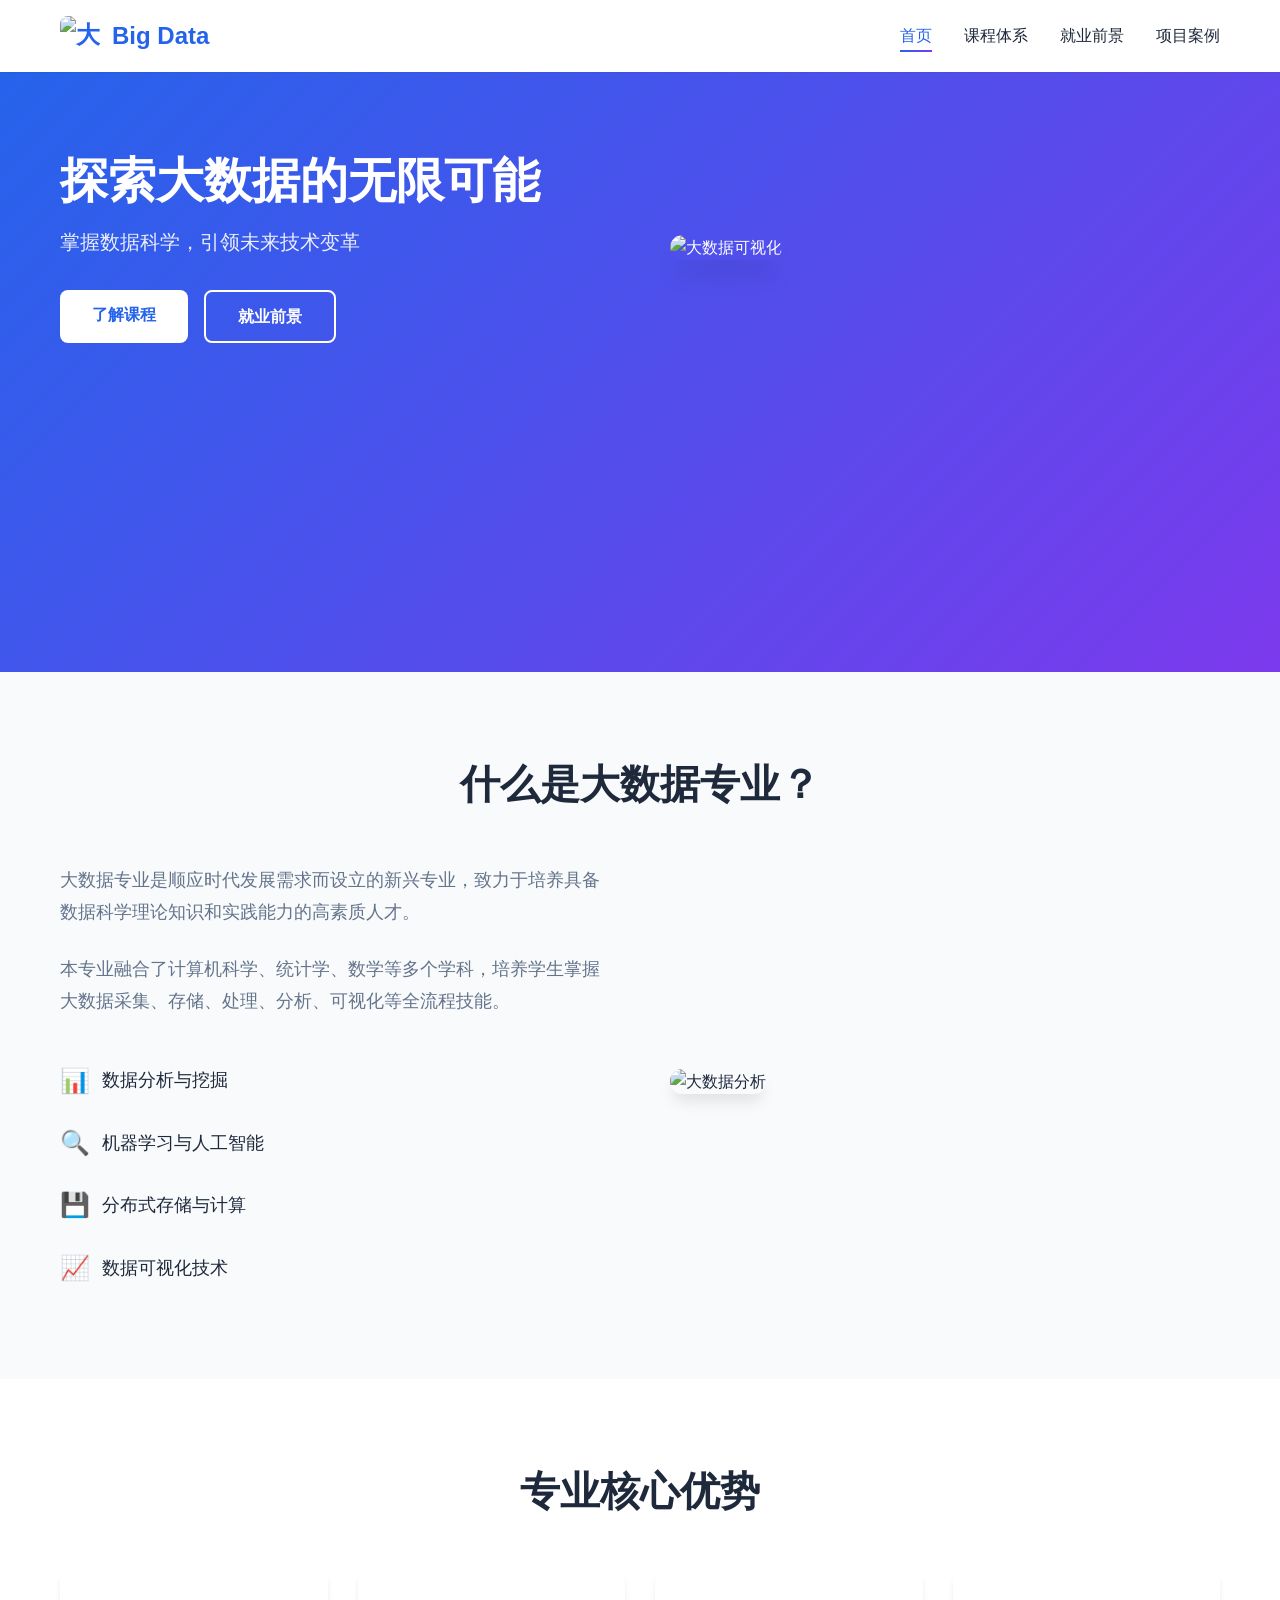
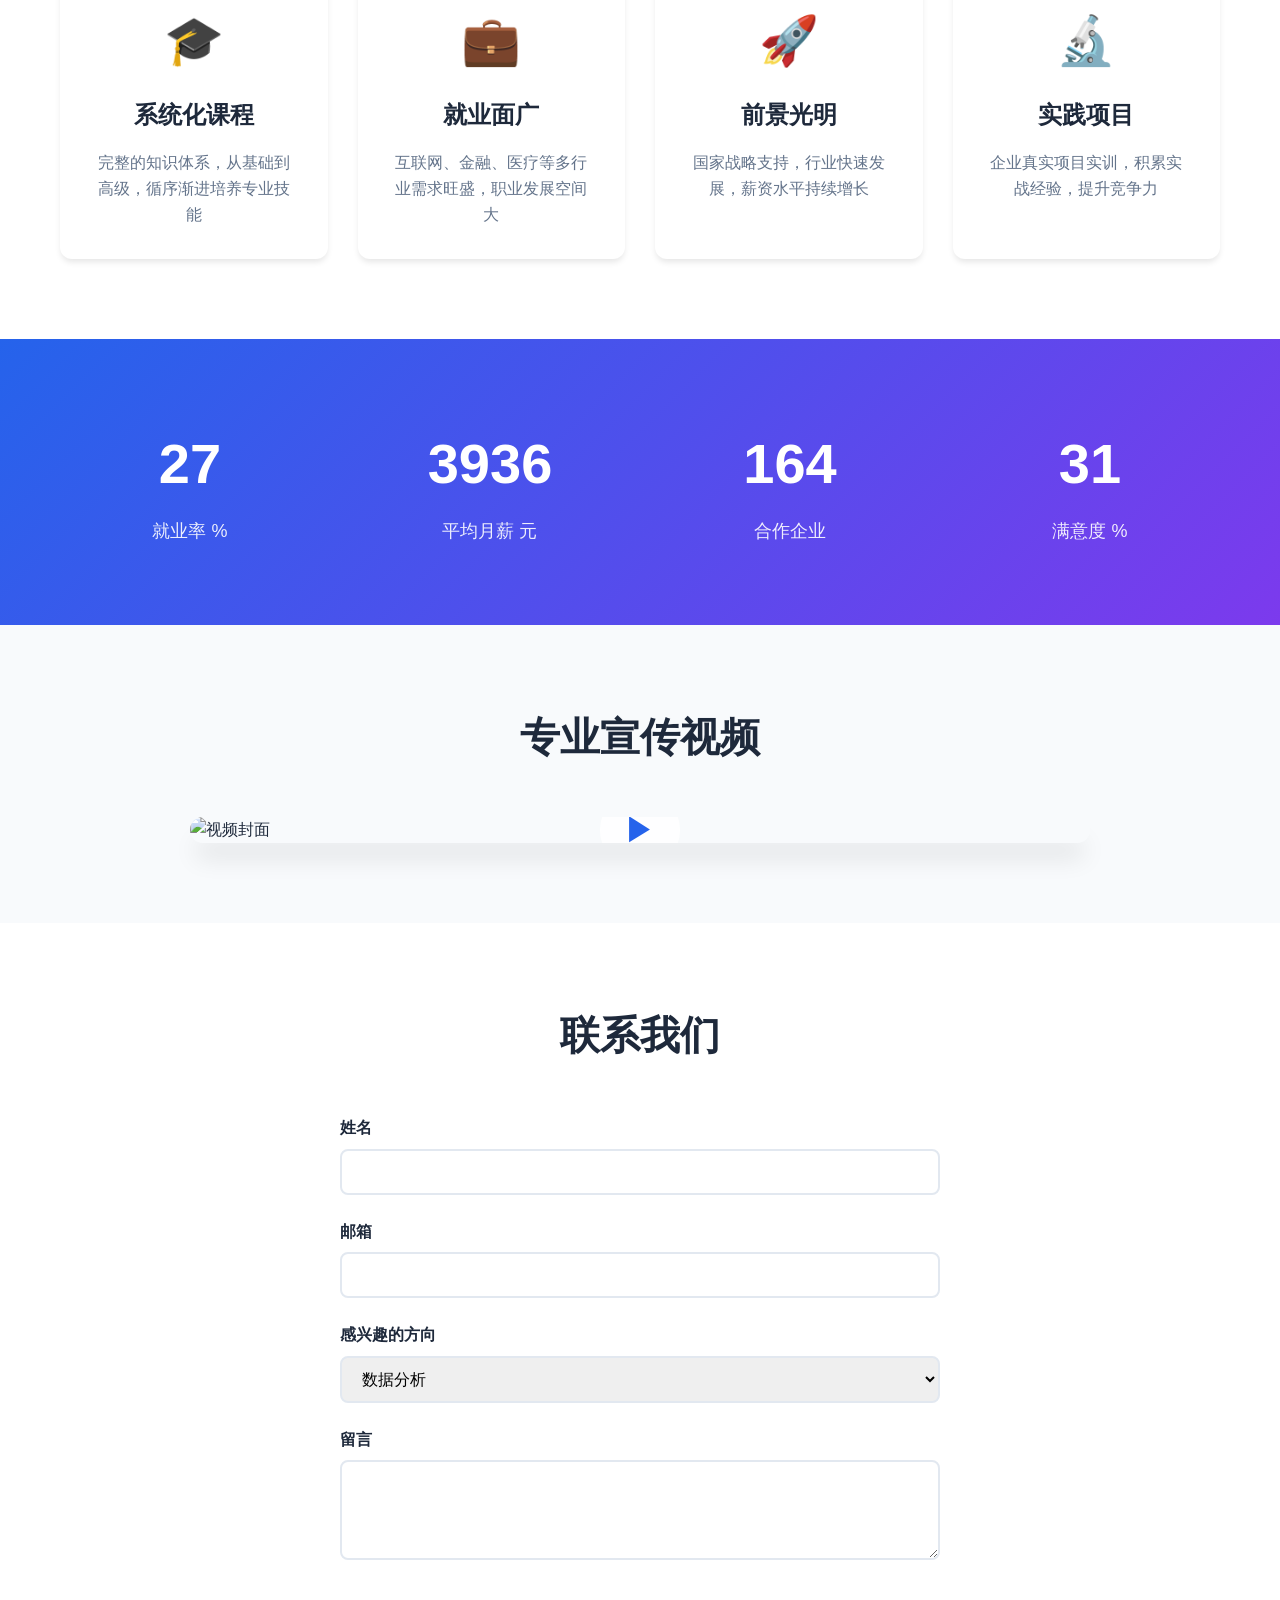
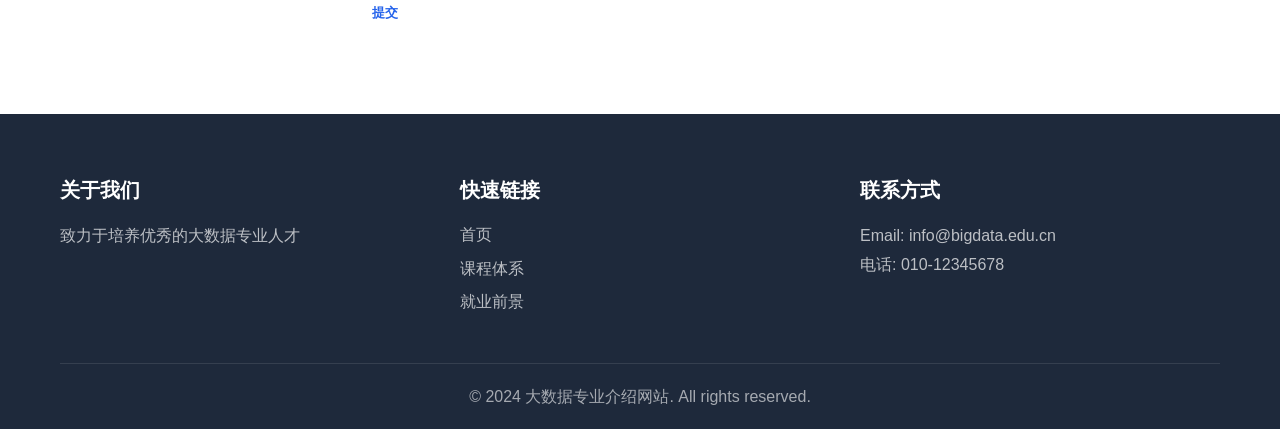
==== commit 3027682f: "Fix hero section container structure to center title properly Agent-Logs-Url: https://github.com/hbW" ====
--- a/Index.html
+++ b/Index.html
@@ -30,16 +30,18 @@
 
     <!-- 英雄区域 -->
     <section class="hero">
-        <div class="hero-content">
-            <h1 class="hero-title">探索大数据的无限可能</h1>
-            <p class="hero-subtitle">掌握数据科学，引领未来技术变革</p>
-            <div class="hero-buttons">
-                <a href="pages/curriculum.html" class="btn btn-primary">了解课程</a>
-                <a href="pages/careers.html" class="btn btn-secondary">就业前景</a>
+        <div class="container">
+            <div class="hero-content">
+                <h1 class="hero-title">探索大数据的无限可能</h1>
+                <p class="hero-subtitle">掌握数据科学，引领未来技术变革</p>
+                <div class="hero-buttons">
+                    <a href="pages/curriculum.html" class="btn btn-primary">了解课程</a>
+                    <a href="pages/careers.html" class="btn btn-secondary">就业前景</a>
+                </div>
             </div>
-        </div>
-        <div class="hero-image">
-            <img src="images/hero-bg.png" alt="大数据可视化">
+            <div class="hero-image">
+                <img src="images/hero-bg.png" alt="大数据可视化">
+            </div>
         </div>
     </section>
 
--- a/css/style.css
+++ b/css/style.css
@@ -117,8 +117,6 @@
     background: var(--gradient-primary);
     color: white;
     padding: 80px 0;
-    display: flex;
-    align-items: center;
     min-height: 600px;
 }
 
@@ -138,6 +136,7 @@
     font-weight: 800;
     margin-bottom: 1rem;
     line-height: 1.2;
+    text-align: left;
 }
 
 .hero-subtitle {
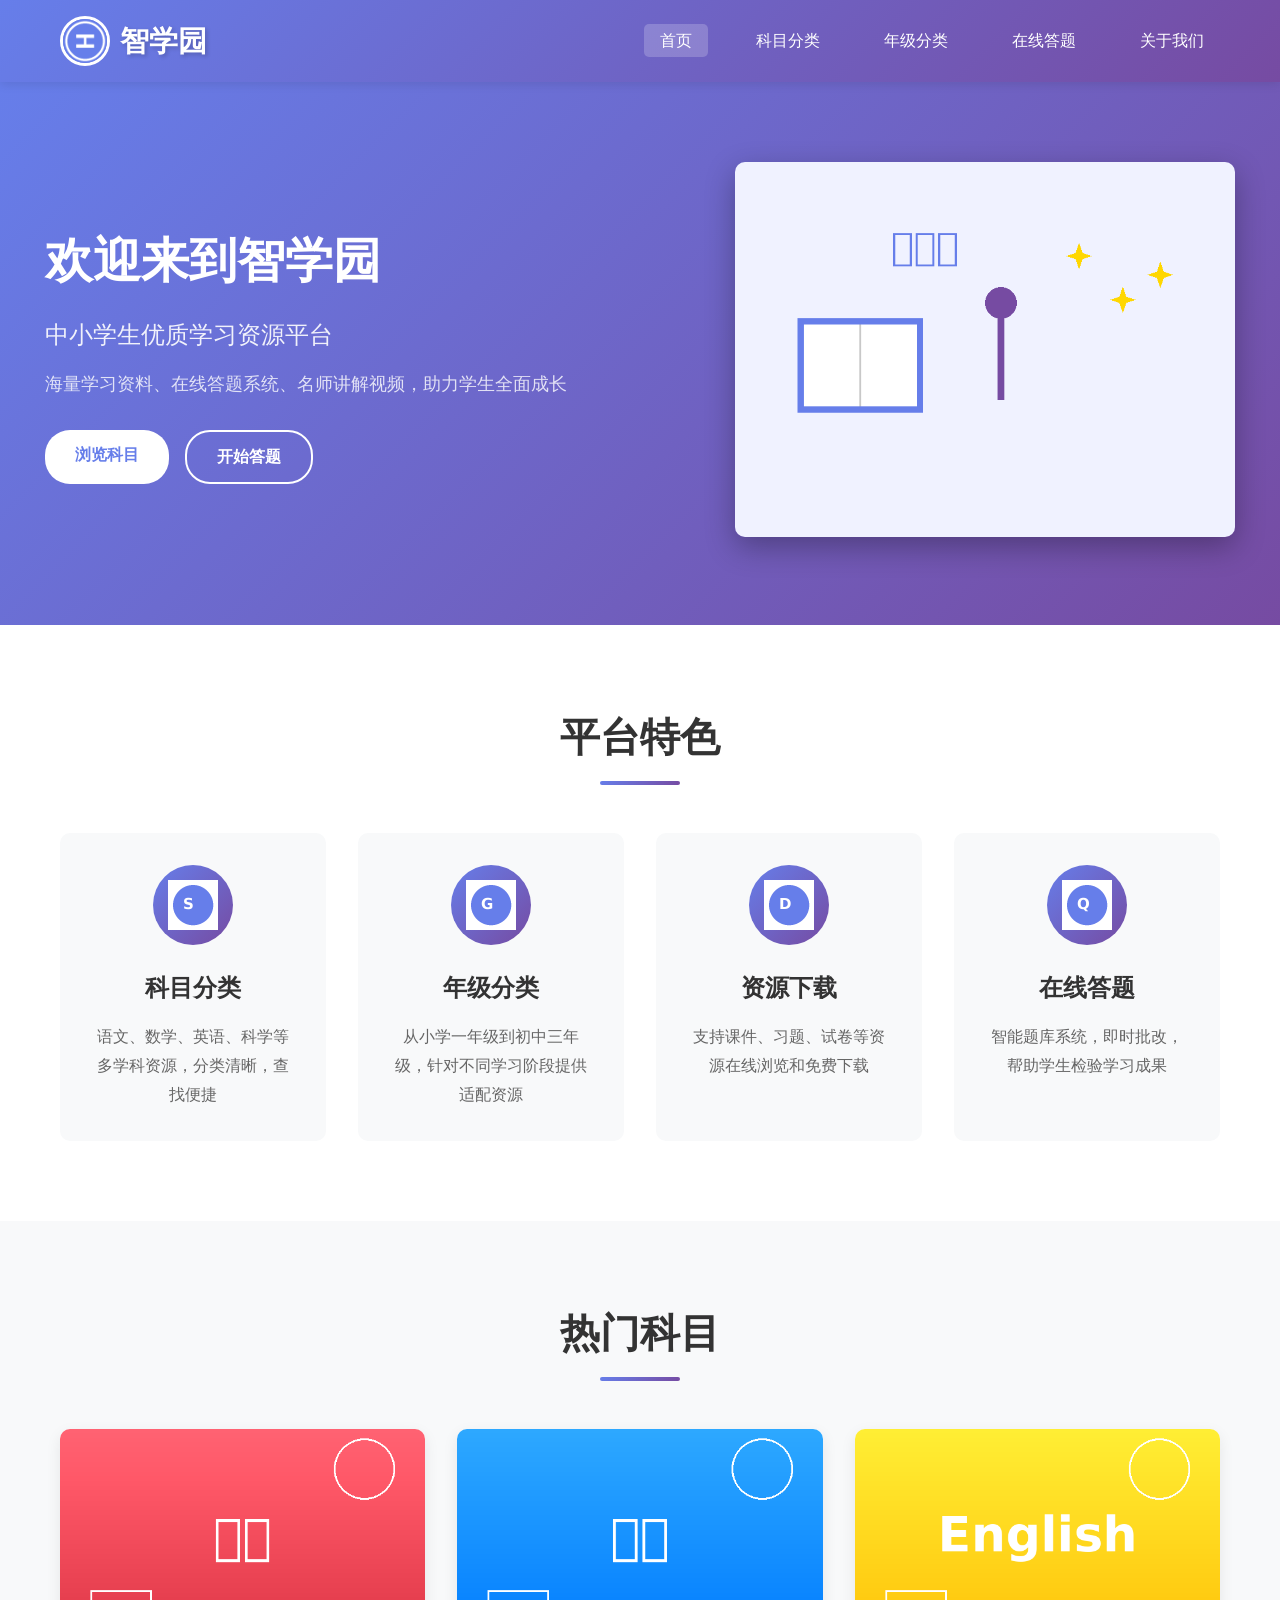
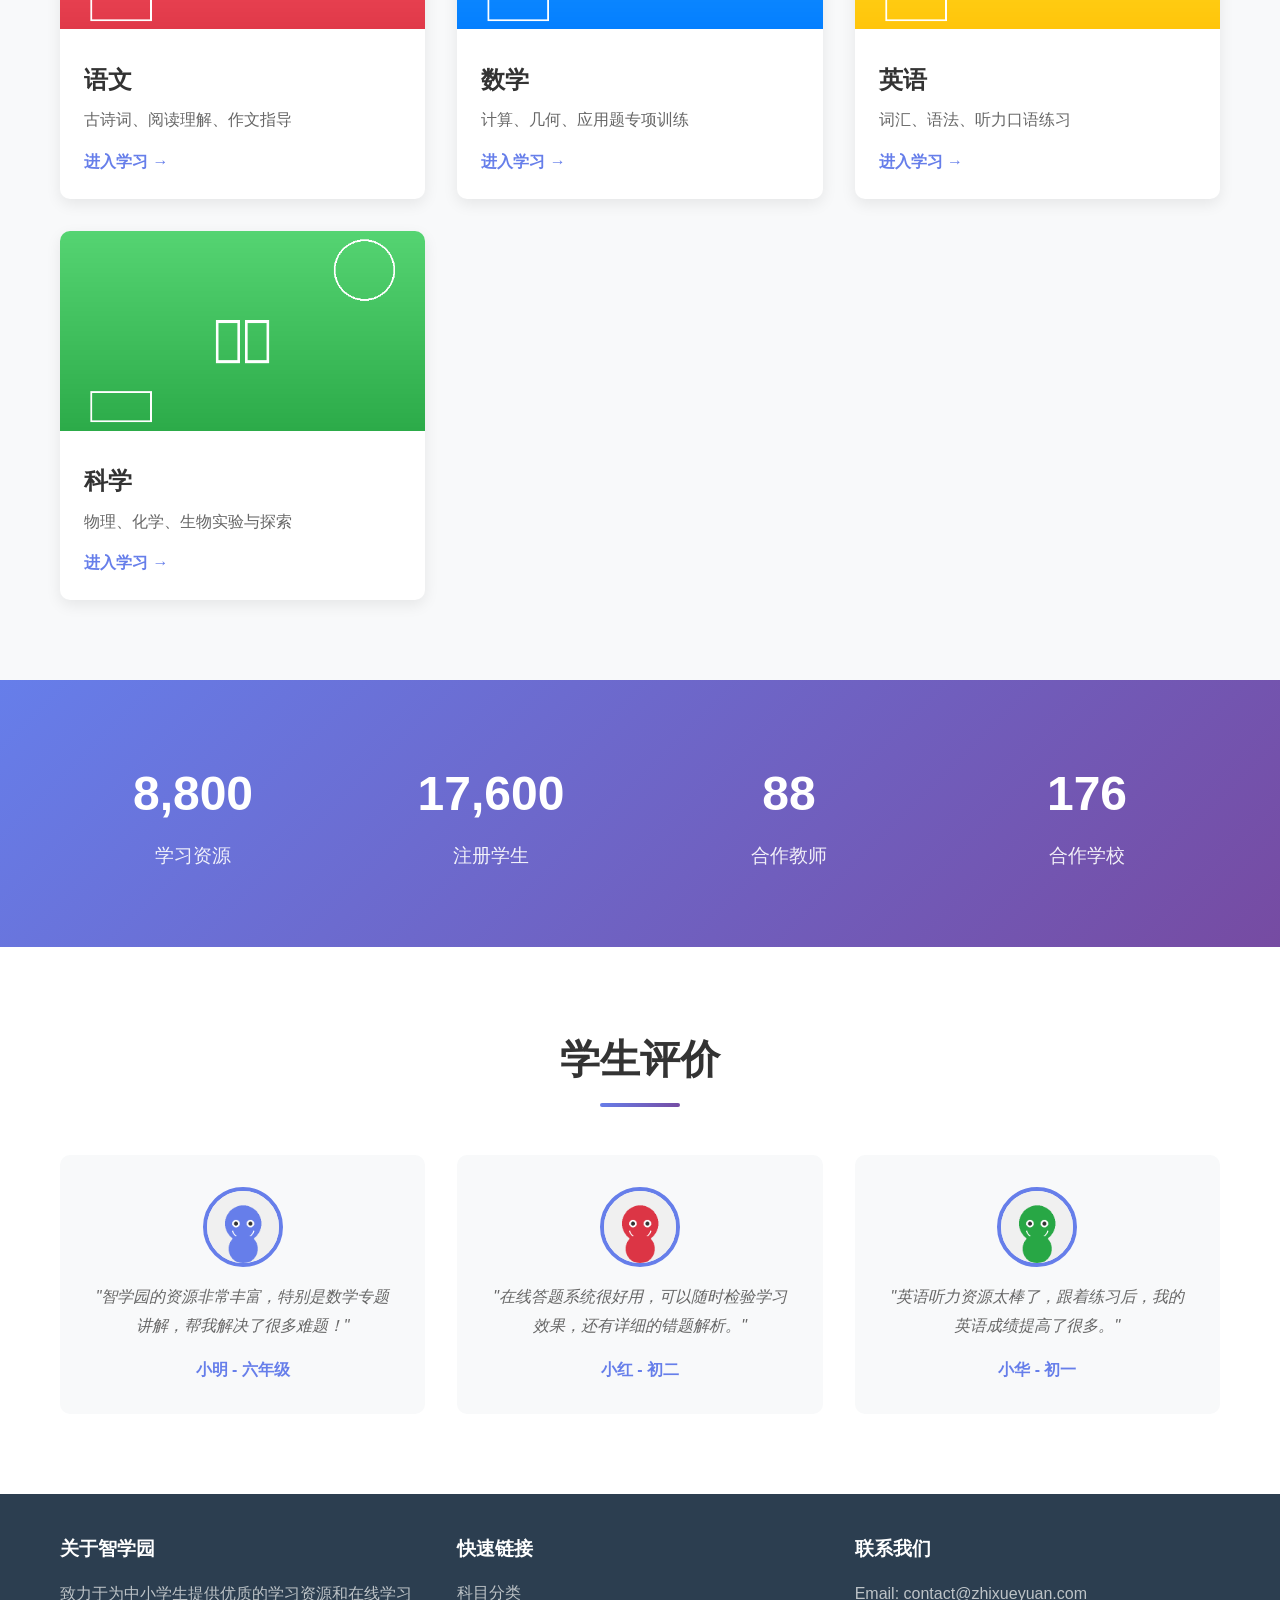
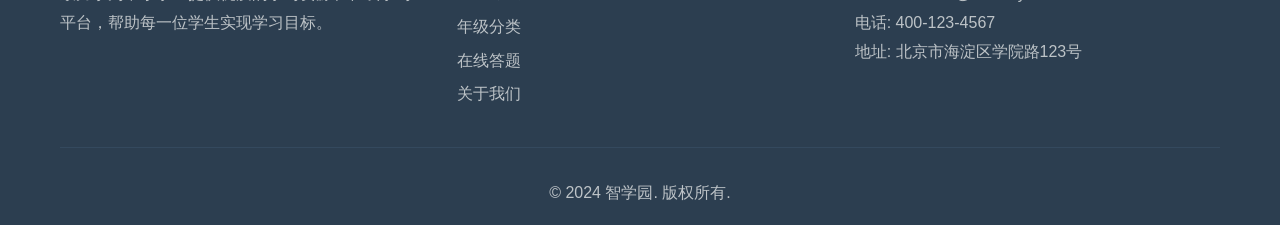
==== commit f3159ab4: "Complete elementary/middle school learning resource website implementation Agent-Logs-Url: https://g" ====
--- a/Index.html
+++ b/Index.html
@@ -3,189 +3,208 @@
 <head>
     <meta charset="UTF-8">
     <meta name="viewport" content="width=device-width, initial-scale=1.0">
-    <title>大数据专业介绍 - 首页</title>
+    <title>智学园 - 中小学生学习资源网站</title>
     <link rel="stylesheet" href="css/style.css">
 </head>
 <body>
     <!-- 导航栏 -->
-    <nav class="navbar">
-        <div class="container">
-            <div class="logo">
-                <img src="images/logo.png" alt="大数据专业Logo">
-                <span class="logo-text">Big Data</span>
-            </div>
-            <ul class="nav-menu" id="navMenu">
-                <li><a href="Index.html" class="active">首页</a></li>
-                <li><a href="pages/curriculum.html">课程体系</a></li>
-                <li><a href="pages/careers.html">就业前景</a></li>
-                <li><a href="pages/projects.html">项目案例</a></li>
-            </ul>
-            <div class="hamburger" id="hamburger">
-                <span></span>
-                <span></span>
-                <span></span>
-            </div>
-        </div>
-    </nav>
-
-    <!-- 英雄区域 -->
+    <header>
+        <nav class="navbar">
+            <div class="container">
+                <div class="logo">
+                    <img src="images/logo.png" alt="智学园Logo">
+                    <span class="logo-text">智学园</span>
+                </div>
+                <ul class="nav-menu">
+                    <li><a href="Index.html" class="active">首页</a></li>
+                    <li><a href="pages/subjects.html">科目分类</a></li>
+                    <li><a href="pages/grades.html">年级分类</a></li>
+                    <li><a href="pages/quiz.html">在线答题</a></li>
+                    <li><a href="pages/about.html">关于我们</a></li>
+                </ul>
+                <div class="hamburger">
+                    <span></span>
+                    <span></span>
+                    <span></span>
+                </div>
+            </div>
+        </nav>
+    </header>
+
+    <!-- 主横幅区域 -->
     <section class="hero">
-        <div class="container">
-            <div class="hero-content">
-                <h1 class="hero-title">探索大数据的无限可能</h1>
-                <p class="hero-subtitle">掌握数据科学，引领未来技术变革</p>
-                <div class="hero-buttons">
-                    <a href="pages/curriculum.html" class="btn btn-primary">了解课程</a>
-                    <a href="pages/careers.html" class="btn btn-secondary">就业前景</a>
-                </div>
-            </div>
-            <div class="hero-image">
-                <img src="images/hero-bg.png" alt="大数据可视化">
-            </div>
-        </div>
-    </section>
-
-    <!-- 专业介绍 -->
-    <section class="intro">
-        <div class="container">
-            <h2 class="section-title">什么是大数据专业？</h2>
-            <div class="intro-content">
-                <div class="intro-text">
-                    <p>大数据专业是顺应时代发展需求而设立的新兴专业，致力于培养具备数据科学理论知识和实践能力的高素质人才。</p>
-                    <p>本专业融合了计算机科学、统计学、数学等多个学科，培养学生掌握大数据采集、存储、处理、分析、可视化等全流程技能。</p>
-                    <ul class="feature-list">
-                        <li><span class="icon">📊</span> 数据分析与挖掘</li>
-                        <li><span class="icon">🔍</span> 机器学习与人工智能</li>
-                        <li><span class="icon">💾</span> 分布式存储与计算</li>
-                        <li><span class="icon">📈</span> 数据可视化技术</li>
-                    </ul>
-                </div>
-                <div class="intro-image">
-                    <img src="images/intro-data.png" alt="大数据分析">
-                </div>
-            </div>
-        </div>
-    </section>
-
-    <!-- 核心优势 -->
-    <section class="advantages">
-        <div class="container">
-            <h2 class="section-title">专业核心优势</h2>
-            <div class="advantage-grid">
-                <div class="advantage-card">
-                    <div class="card-icon">🎓</div>
-                    <h3>系统化课程</h3>
-                    <p>完整的知识体系，从基础到高级，循序渐进培养专业技能</p>
-                </div>
-                <div class="advantage-card">
-                    <div class="card-icon">💼</div>
-                    <h3>就业面广</h3>
-                    <p>互联网、金融、医疗等多行业需求旺盛，职业发展空间大</p>
-                </div>
-                <div class="advantage-card">
-                    <div class="card-icon">🚀</div>
-                    <h3>前景光明</h3>
-                    <p>国家战略支持，行业快速发展，薪资水平持续增长</p>
-                </div>
-                <div class="advantage-card">
-                    <div class="card-icon">🔬</div>
-                    <h3>实践项目</h3>
-                    <p>企业真实项目实训，积累实战经验，提升竞争力</p>
-                </div>
-            </div>
-        </div>
-    </section>
-
-    <!-- 数据统计 -->
+        <div class="hero-content">
+            <h1 class="hero-title">欢迎来到智学园</h1>
+            <p class="hero-subtitle">中小学生优质学习资源平台</p>
+            <p class="hero-description">海量学习资料、在线答题系统、名师讲解视频，助力学生全面成长</p>
+            <div class="hero-buttons">
+                <a href="pages/subjects.html" class="btn btn-primary">浏览科目</a>
+                <a href="pages/quiz.html" class="btn btn-secondary">开始答题</a>
+            </div>
+        </div>
+        <div class="hero-image">
+            <img src="images/hero-students.png" alt="学生学习">
+        </div>
+    </section>
+
+    <!-- 特色功能区 -->
+    <section class="features">
+        <div class="container">
+            <h2 class="section-title">平台特色</h2>
+            <div class="features-grid">
+                <div class="feature-card">
+                    <div class="feature-icon">
+                        <img src="images/icon-subjects.png" alt="科目分类">
+                    </div>
+                    <h3>科目分类</h3>
+                    <p>语文、数学、英语、科学等多学科资源，分类清晰，查找便捷</p>
+                </div>
+                <div class="feature-card">
+                    <div class="feature-icon">
+                        <img src="images/icon-grades.png" alt="年级分类">
+                    </div>
+                    <h3>年级分类</h3>
+                    <p>从小学一年级到初中三年级，针对不同学习阶段提供适配资源</p>
+                </div>
+                <div class="feature-card">
+                    <div class="feature-icon">
+                        <img src="images/icon-download.png" alt="资源下载">
+                    </div>
+                    <h3>资源下载</h3>
+                    <p>支持课件、习题、试卷等资源在线浏览和免费下载</p>
+                </div>
+                <div class="feature-card">
+                    <div class="feature-icon">
+                        <img src="images/icon-quiz.png" alt="在线答题">
+                    </div>
+                    <h3>在线答题</h3>
+                    <p>智能题库系统，即时批改，帮助学生检验学习成果</p>
+                </div>
+            </div>
+        </div>
+    </section>
+
+    <!-- 热门科目推荐 -->
+    <section class="popular-subjects">
+        <div class="container">
+            <h2 class="section-title">热门科目</h2>
+            <div class="subjects-grid">
+                <div class="subject-card">
+                    <img src="images/subject-chinese.png" alt="语文">
+                    <div class="subject-info">
+                        <h3>语文</h3>
+                        <p>古诗词、阅读理解、作文指导</p>
+                        <a href="pages/subjects.html#chinese" class="btn-link">进入学习 →</a>
+                    </div>
+                </div>
+                <div class="subject-card">
+                    <img src="images/subject-math.png" alt="数学">
+                    <div class="subject-info">
+                        <h3>数学</h3>
+                        <p>计算、几何、应用题专项训练</p>
+                        <a href="pages/subjects.html#math" class="btn-link">进入学习 →</a>
+                    </div>
+                </div>
+                <div class="subject-card">
+                    <img src="images/subject-english.png" alt="英语">
+                    <div class="subject-info">
+                        <h3>英语</h3>
+                        <p>词汇、语法、听力口语练习</p>
+                        <a href="pages/subjects.html#english" class="btn-link">进入学习 →</a>
+                    </div>
+                </div>
+                <div class="subject-card">
+                    <img src="images/subject-science.png" alt="科学">
+                    <div class="subject-info">
+                        <h3>科学</h3>
+                        <p>物理、化学、生物实验与探索</p>
+                        <a href="pages/subjects.html#science" class="btn-link">进入学习 →</a>
+                    </div>
+                </div>
+            </div>
+        </div>
+    </section>
+
+    <!-- 统计数据区 -->
     <section class="stats">
         <div class="container">
             <div class="stats-grid">
                 <div class="stat-item">
-                    <div class="stat-number" data-target="85">0</div>
-                    <div class="stat-label">就业率 %</div>
-                </div>
-                <div class="stat-item">
-                    <div class="stat-number" data-target="12000">0</div>
-                    <div class="stat-label">平均月薪 元</div>
+                    <div class="stat-number" data-target="50000">0</div>
+                    <div class="stat-label">学习资源</div>
+                </div>
+                <div class="stat-item">
+                    <div class="stat-number" data-target="100000">0</div>
+                    <div class="stat-label">注册学生</div>
                 </div>
                 <div class="stat-item">
                     <div class="stat-number" data-target="500">0</div>
-                    <div class="stat-label">合作企业</div>
-                </div>
-                <div class="stat-item">
-                    <div class="stat-number" data-target="95">0</div>
-                    <div class="stat-label">满意度 %</div>
-                </div>
-            </div>
-        </div>
-    </section>
-
-    <!-- 视频展示区 -->
-    <section class="video-section">
-        <div class="container">
-            <h2 class="section-title">专业宣传视频</h2>
-            <div class="video-wrapper">
-                <img src="images/video-placeholder.png" alt="视频封面" class="video-placeholder">
-                <div class="play-button">▶</div>
-            </div>
-        </div>
-    </section>
-
-    <!-- 联系表单 -->
-    <section class="contact">
-        <div class="container">
-            <h2 class="section-title">联系我们</h2>
-            <form class="contact-form" id="contactForm">
-                <div class="form-group">
-                    <label for="name">姓名</label>
-                    <input type="text" id="name" name="name" required>
-                </div>
-                <div class="form-group">
-                    <label for="email">邮箱</label>
-                    <input type="email" id="email" name="email" required>
-                </div>
-                <div class="form-group">
-                    <label for="interest">感兴趣的方向</label>
-                    <select id="interest" name="interest">
-                        <option value="data-analysis">数据分析</option>
-                        <option value="machine-learning">机器学习</option>
-                        <option value="data-engineering">数据工程</option>
-                        <option value="visualization">数据可视化</option>
-                    </select>
-                </div>
-                <div class="form-group">
-                    <label for="message">留言</label>
-                    <textarea id="message" name="message" rows="4"></textarea>
-                </div>
-                <button type="submit" class="btn btn-primary">提交</button>
-            </form>
+                    <div class="stat-label">合作教师</div>
+                </div>
+                <div class="stat-item">
+                    <div class="stat-number" data-target="1000">0</div>
+                    <div class="stat-label">合作学校</div>
+                </div>
+            </div>
+        </div>
+    </section>
+
+    <!-- 学生评价 -->
+    <section class="testimonials">
+        <div class="container">
+            <h2 class="section-title">学生评价</h2>
+            <div class="testimonials-grid">
+                <div class="testimonial-card">
+                    <div class="testimonial-avatar">
+                        <img src="images/student1.png" alt="学生1">
+                    </div>
+                    <p class="testimonial-text">"智学园的资源非常丰富，特别是数学专题讲解，帮我解决了很多难题！"</p>
+                    <p class="testimonial-author">小明 - 六年级</p>
+                </div>
+                <div class="testimonial-card">
+                    <div class="testimonial-avatar">
+                        <img src="images/student2.png" alt="学生2">
+                    </div>
+                    <p class="testimonial-text">"在线答题系统很好用，可以随时检验学习效果，还有详细的错题解析。"</p>
+                    <p class="testimonial-author">小红 - 初二</p>
+                </div>
+                <div class="testimonial-card">
+                    <div class="testimonial-avatar">
+                        <img src="images/student3.png" alt="学生3">
+                    </div>
+                    <p class="testimonial-text">"英语听力资源太棒了，跟着练习后，我的英语成绩提高了很多。"</p>
+                    <p class="testimonial-author">小华 - 初一</p>
+                </div>
+            </div>
         </div>
     </section>
 
     <!-- 页脚 -->
-    <footer class="footer">
+    <footer>
         <div class="container">
             <div class="footer-content">
                 <div class="footer-section">
-                    <h4>关于我们</h4>
-                    <p>致力于培养优秀的大数据专业人才</p>
+                    <h3>关于智学园</h3>
+                    <p>致力于为中小学生提供优质的学习资源和在线学习平台，帮助每一位学生实现学习目标。</p>
                 </div>
                 <div class="footer-section">
-                    <h4>快速链接</h4>
+                    <h3>快速链接</h3>
                     <ul>
-                        <li><a href="Index.html">首页</a></li>
-                        <li><a href="pages/curriculum.html">课程体系</a></li>
-                        <li><a href="pages/careers.html">就业前景</a></li>
+                        <li><a href="pages/subjects.html">科目分类</a></li>
+                        <li><a href="pages/grades.html">年级分类</a></li>
+                        <li><a href="pages/quiz.html">在线答题</a></li>
+                        <li><a href="pages/about.html">关于我们</a></li>
                     </ul>
                 </div>
                 <div class="footer-section">
-                    <h4>联系方式</h4>
-                    <p>Email: info@bigdata.edu.cn</p>
-                    <p>电话: 010-12345678</p>
+                    <h3>联系我们</h3>
+                    <p>Email: contact@zhixueyuan.com</p>
+                    <p>电话: 400-123-4567</p>
+                    <p>地址: 北京市海淀区学院路123号</p>
                 </div>
             </div>
             <div class="footer-bottom">
-                <p>&copy; 2024 大数据专业介绍网站. All rights reserved.</p>
+                <p>&copy; 2024 智学园. 版权所有.</p>
             </div>
         </div>
     </footer>
--- a/css/style.css
+++ b/css/style.css
@@ -5,29 +5,11 @@
     box-sizing: border-box;
 }
 
-:root {
-    --primary-color: #2563eb;
-    --secondary-color: #7c3aed;
-    --text-dark: #1e293b;
-    --text-light: #64748b;
-    --bg-light: #f8fafc;
-    --bg-white: #ffffff;
-    --border-color: #e2e8f0;
-    --success-color: #10b981;
-    --gradient-primary: linear-gradient(135deg, #2563eb 0%, #7c3aed 100%);
-    --gradient-secondary: linear-gradient(135deg, #0ea5e9 0%, #06b6d4 100%);
-    --shadow-sm: 0 1px 2px 0 rgba(0, 0, 0, 0.05);
-    --shadow-md: 0 4px 6px -1px rgba(0, 0, 0, 0.1);
-    --shadow-lg: 0 10px 15px -3px rgba(0, 0, 0, 0.1);
-    --shadow-xl: 0 20px 25px -5px rgba(0, 0, 0, 0.1);
-}
-
 body {
-    font-family: -apple-system, BlinkMacSystemFont, 'Segoe UI', 'PingFang SC', 'Hiragino Sans GB',
-        'Microsoft YaHei', 'Helvetica Neue', Helvetica, Arial, sans-serif;
+    font-family: 'Microsoft YaHei', Arial, sans-serif;
     line-height: 1.6;
-    color: var(--text-dark);
-    background-color: var(--bg-white);
+    color: #333;
+    background-color: #f8f9fa;
 }
 
 .container {
@@ -36,36 +18,43 @@
     padding: 0 20px;
 }
 
-/* 导航栏 */
-.navbar {
-    background: var(--bg-white);
-    box-shadow: var(--shadow-sm);
+/* 导航栏样式 */
+header {
+    background: linear-gradient(135deg, #667eea 0%, #764ba2 100%);
+    box-shadow: 0 2px 10px rgba(0, 0, 0, 0.1);
     position: sticky;
     top: 0;
     z-index: 1000;
-    transition: all 0.3s ease;
+}
+
+.navbar {
+    padding: 1rem 0;
 }
 
 .navbar .container {
     display: flex;
     justify-content: space-between;
     align-items: center;
-    padding: 1rem 20px;
 }
 
 .logo {
     display: flex;
     align-items: center;
-    gap: 12px;
-    font-size: 1.5rem;
-    font-weight: 700;
-    color: var(--primary-color);
+    gap: 10px;
 }
 
 .logo img {
-    width: 40px;
-    height: 40px;
-    border-radius: 8px;
+    width: 50px;
+    height: 50px;
+    border-radius: 50%;
+    border: 3px solid white;
+}
+
+.logo-text {
+    font-size: 1.8rem;
+    font-weight: bold;
+    color: white;
+    text-shadow: 2px 2px 4px rgba(0, 0, 0, 0.2);
 }
 
 .nav-menu {
@@ -75,295 +64,516 @@
 }
 
 .nav-menu a {
+    color: white;
     text-decoration: none;
-    color: var(--text-dark);
     font-weight: 500;
-    transition: color 0.3s ease;
-    position: relative;
+    transition: all 0.3s ease;
+    padding: 0.5rem 1rem;
+    border-radius: 5px;
 }
 
 .nav-menu a:hover,
 .nav-menu a.active {
-    color: var(--primary-color);
-}
-
-.nav-menu a.active::after {
-    content: '';
-    position: absolute;
-    bottom: -8px;
-    left: 0;
-    right: 0;
-    height: 2px;
-    background: var(--gradient-primary);
+    background-color: rgba(255, 255, 255, 0.2);
+    transform: translateY(-2px);
 }
 
 .hamburger {
     display: none;
     flex-direction: column;
-    gap: 4px;
     cursor: pointer;
+    gap: 5px;
 }
 
 .hamburger span {
     width: 25px;
     height: 3px;
-    background: var(--text-dark);
-    border-radius: 2px;
-    transition: all 0.3s ease;
-}
-
-/* 英雄区域 */
+    background-color: white;
+    border-radius: 3px;
+    transition: 0.3s;
+}
+
+/* 主横幅区域 */
 .hero {
-    background: var(--gradient-primary);
-    color: white;
-    padding: 80px 0;
-    min-height: 600px;
-}
-
-.hero .container {
-    display: grid;
-    grid-template-columns: 1fr 1fr;
-    gap: 60px;
+    background: linear-gradient(135deg, #667eea 0%, #764ba2 100%);
+    color: white;
+    padding: 80px 20px;
+    display: flex;
     align-items: center;
+    justify-content: space-around;
+    gap: 40px;
+    min-height: 500px;
 }
 
 .hero-content {
-    animation: fadeInLeft 1s ease;
+    flex: 1;
+    max-width: 600px;
 }
 
 .hero-title {
     font-size: 3rem;
-    font-weight: 800;
-    margin-bottom: 1rem;
-    line-height: 1.2;
-    text-align: left;
+    margin-bottom: 1rem;
+    animation: fadeInUp 1s ease;
 }
 
 .hero-subtitle {
-    font-size: 1.25rem;
+    font-size: 1.5rem;
+    margin-bottom: 1rem;
+    opacity: 0.9;
+    animation: fadeInUp 1s ease 0.2s backwards;
+}
+
+.hero-description {
+    font-size: 1.1rem;
     margin-bottom: 2rem;
-    opacity: 0.9;
+    opacity: 0.8;
+    animation: fadeInUp 1s ease 0.4s backwards;
 }
 
 .hero-buttons {
     display: flex;
     gap: 1rem;
-}
-
+    animation: fadeInUp 1s ease 0.6s backwards;
+}
+
+.hero-image {
+    flex: 1;
+    max-width: 500px;
+    animation: fadeIn 1.5s ease;
+}
+
+.hero-image img {
+    width: 100%;
+    height: auto;
+    border-radius: 10px;
+    box-shadow: 0 10px 30px rgba(0, 0, 0, 0.3);
+}
+
+/* 按钮样式 */
 .btn {
-    padding: 12px 32px;
-    border-radius: 8px;
+    display: inline-block;
+    padding: 12px 30px;
+    text-decoration: none;
+    border-radius: 25px;
+    font-weight: 600;
+    transition: all 0.3s ease;
+    cursor: pointer;
+    border: none;
+}
+
+.btn-primary {
+    background-color: #fff;
+    color: #667eea;
+}
+
+.btn-primary:hover {
+    background-color: #f0f0f0;
+    transform: translateY(-3px);
+    box-shadow: 0 5px 15px rgba(0, 0, 0, 0.2);
+}
+
+.btn-secondary {
+    background-color: transparent;
+    color: white;
+    border: 2px solid white;
+}
+
+.btn-secondary:hover {
+    background-color: white;
+    color: #667eea;
+    transform: translateY(-3px);
+}
+
+.btn-link {
+    color: #667eea;
     text-decoration: none;
     font-weight: 600;
     transition: all 0.3s ease;
-    display: inline-block;
-    border: none;
-    cursor: pointer;
-}
-
-.btn-primary {
-    background: white;
-    color: var(--primary-color);
-}
-
-.btn-primary:hover {
-    transform: translateY(-2px);
-    box-shadow: var(--shadow-lg);
-}
-
-.btn-secondary {
-    background: transparent;
-    color: white;
-    border: 2px solid white;
-}
-
-.btn-secondary:hover {
-    background: white;
-    color: var(--primary-color);
-}
-
-.hero-image img {
+}
+
+.btn-link:hover {
+    color: #764ba2;
+    transform: translateX(5px);
+}
+
+/* 区域标题 */
+.section-title {
+    text-align: center;
+    font-size: 2.5rem;
+    color: #333;
+    margin-bottom: 3rem;
+    position: relative;
+    padding-bottom: 1rem;
+}
+
+.section-title::after {
+    content: '';
+    position: absolute;
+    bottom: 0;
+    left: 50%;
+    transform: translateX(-50%);
+    width: 80px;
+    height: 4px;
+    background: linear-gradient(135deg, #667eea 0%, #764ba2 100%);
+    border-radius: 2px;
+}
+
+/* 特色功能区 */
+.features {
+    padding: 80px 20px;
+    background-color: white;
+}
+
+.features-grid {
+    display: grid;
+    grid-template-columns: repeat(auto-fit, minmax(250px, 1fr));
+    gap: 2rem;
+}
+
+.feature-card {
+    text-align: center;
+    padding: 2rem;
+    border-radius: 10px;
+    transition: all 0.3s ease;
+    background-color: #f8f9fa;
+}
+
+.feature-card:hover {
+    transform: translateY(-10px);
+    box-shadow: 0 10px 30px rgba(0, 0, 0, 0.1);
+    background-color: white;
+}
+
+.feature-icon {
+    width: 80px;
+    height: 80px;
+    margin: 0 auto 1.5rem;
+    background: linear-gradient(135deg, #667eea 0%, #764ba2 100%);
+    border-radius: 50%;
+    display: flex;
+    align-items: center;
+    justify-content: center;
+}
+
+.feature-icon img {
+    width: 50px;
+    height: 50px;
+}
+
+.feature-card h3 {
+    font-size: 1.5rem;
+    margin-bottom: 1rem;
+    color: #333;
+}
+
+.feature-card p {
+    color: #666;
+    line-height: 1.8;
+}
+
+/* 热门科目 */
+.popular-subjects {
+    padding: 80px 20px;
+    background-color: #f8f9fa;
+}
+
+.subjects-grid {
+    display: grid;
+    grid-template-columns: repeat(auto-fit, minmax(280px, 1fr));
+    gap: 2rem;
+}
+
+.subject-card {
+    background-color: white;
+    border-radius: 10px;
+    overflow: hidden;
+    box-shadow: 0 5px 15px rgba(0, 0, 0, 0.08);
+    transition: all 0.3s ease;
+}
+
+.subject-card:hover {
+    transform: translateY(-10px);
+    box-shadow: 0 15px 40px rgba(0, 0, 0, 0.15);
+}
+
+.subject-card img {
     width: 100%;
-    border-radius: 16px;
-    box-shadow: var(--shadow-xl);
-    animation: fadeInRight 1s ease;
-}
-
-/* 通用区块 */
-section {
-    padding: 80px 0;
-}
-
-.section-title {
-    font-size: 2.5rem;
-    font-weight: 700;
-    text-align: center;
-    margin-bottom: 3rem;
-    color: var(--text-dark);
-}
-
-.section-subtitle {
-    text-align: center;
-    font-size: 1.125rem;
-    color: var(--text-light);
-    margin-top: -2rem;
-    margin-bottom: 3rem;
-}
-
-/* 专业介绍 */
-.intro {
-    background: var(--bg-light);
-}
-
-.intro-content {
-    display: grid;
-    grid-template-columns: 1fr 1fr;
-    gap: 60px;
-    align-items: center;
-}
-
-.intro-text p {
-    font-size: 1.125rem;
-    line-height: 1.8;
-    margin-bottom: 1.5rem;
-    color: var(--text-light);
-}
-
-.feature-list {
-    list-style: none;
-    margin-top: 2rem;
-}
-
-.feature-list li {
-    display: flex;
-    align-items: center;
-    gap: 12px;
-    padding: 12px 0;
-    font-size: 1.125rem;
-}
-
-.feature-list .icon {
+    height: 200px;
+    object-fit: cover;
+}
+
+.subject-info {
+    padding: 1.5rem;
+}
+
+.subject-info h3 {
     font-size: 1.5rem;
-}
-
-.intro-image img {
-    width: 100%;
-    border-radius: 12px;
-    box-shadow: var(--shadow-lg);
-}
-
-/* 核心优势 */
-.advantage-grid {
-    display: grid;
-    grid-template-columns: repeat(auto-fit, minmax(260px, 1fr));
-    gap: 30px;
-}
-
-.advantage-card {
-    background: white;
-    padding: 2rem;
-    border-radius: 12px;
-    box-shadow: var(--shadow-md);
-    transition: all 0.3s ease;
-    text-align: center;
-}
-
-.advantage-card:hover {
-    transform: translateY(-8px);
-    box-shadow: var(--shadow-xl);
-}
-
-.card-icon {
-    font-size: 3rem;
-    margin-bottom: 1rem;
-}
-
-.advantage-card h3 {
-    font-size: 1.5rem;
-    margin-bottom: 1rem;
-    color: var(--text-dark);
-}
-
-.advantage-card p {
-    color: var(--text-light);
-    line-height: 1.6;
-}
-
-/* 数据统计 */
+    color: #333;
+    margin-bottom: 0.5rem;
+}
+
+.subject-info p {
+    color: #666;
+    margin-bottom: 1rem;
+}
+
+/* 统计数据区 */
 .stats {
-    background: var(--gradient-primary);
-    color: white;
+    background: linear-gradient(135deg, #667eea 0%, #764ba2 100%);
+    color: white;
+    padding: 60px 20px;
 }
 
 .stats-grid {
     display: grid;
     grid-template-columns: repeat(auto-fit, minmax(200px, 1fr));
-    gap: 40px;
+    gap: 2rem;
+    text-align: center;
 }
 
 .stat-item {
+    padding: 1rem;
+}
+
+.stat-number {
+    font-size: 3rem;
+    font-weight: bold;
+    margin-bottom: 0.5rem;
+}
+
+.stat-label {
+    font-size: 1.2rem;
+    opacity: 0.9;
+}
+
+/* 学生评价 */
+.testimonials {
+    padding: 80px 20px;
+    background-color: white;
+}
+
+.testimonials-grid {
+    display: grid;
+    grid-template-columns: repeat(auto-fit, minmax(300px, 1fr));
+    gap: 2rem;
+}
+
+.testimonial-card {
+    background-color: #f8f9fa;
+    padding: 2rem;
+    border-radius: 10px;
     text-align: center;
-}
-
-.stat-number {
-    font-size: 3.5rem;
-    font-weight: 800;
-    margin-bottom: 0.5rem;
-}
-
-.stat-label {
-    font-size: 1.125rem;
-    opacity: 0.9;
-}
-
-/* 视频区域 */
-.video-section {
-    background: var(--bg-light);
-}
-
-.video-wrapper {
-    position: relative;
-    max-width: 900px;
-    margin: 0 auto;
-    border-radius: 16px;
-    overflow: hidden;
-    box-shadow: var(--shadow-xl);
-    cursor: pointer;
-}
-
-.video-placeholder {
-    width: 100%;
-    display: block;
-}
-
-.play-button {
-    position: absolute;
-    top: 50%;
-    left: 50%;
-    transform: translate(-50%, -50%);
+    transition: all 0.3s ease;
+}
+
+.testimonial-card:hover {
+    transform: translateY(-5px);
+    box-shadow: 0 10px 30px rgba(0, 0, 0, 0.1);
+}
+
+.testimonial-avatar {
     width: 80px;
     height: 80px;
-    background: rgba(255, 255, 255, 0.9);
+    margin: 0 auto 1rem;
     border-radius: 50%;
-    display: flex;
-    align-items: center;
-    justify-content: center;
-    font-size: 2rem;
-    color: var(--primary-color);
-    transition: all 0.3s ease;
-}
-
-.play-button:hover {
-    transform: translate(-50%, -50%) scale(1.1);
-    background: white;
-}
-
-/* 联系表单 */
-.contact-form {
-    max-width: 600px;
-    margin: 0 auto;
-}
-
+    overflow: hidden;
+    border: 4px solid #667eea;
+}
+
+.testimonial-avatar img {
+    width: 100%;
+    height: 100%;
+    object-fit: cover;
+}
+
+.testimonial-text {
+    font-style: italic;
+    color: #666;
+    margin-bottom: 1rem;
+    line-height: 1.8;
+}
+
+.testimonial-author {
+    font-weight: 600;
+    color: #667eea;
+}
+
+/* 页脚 */
+footer {
+    background-color: #2c3e50;
+    color: white;
+    padding: 40px 20px 20px;
+}
+
+.footer-content {
+    display: grid;
+    grid-template-columns: repeat(auto-fit, minmax(250px, 1fr));
+    gap: 2rem;
+    margin-bottom: 2rem;
+}
+
+.footer-section h3 {
+    margin-bottom: 1rem;
+    color: #fff;
+}
+
+.footer-section p {
+    color: #bdc3c7;
+    line-height: 1.8;
+}
+
+.footer-section ul {
+    list-style: none;
+}
+
+.footer-section ul li {
+    margin-bottom: 0.5rem;
+}
+
+.footer-section ul li a {
+    color: #bdc3c7;
+    text-decoration: none;
+    transition: color 0.3s ease;
+}
+
+.footer-section ul li a:hover {
+    color: #fff;
+}
+
+.footer-bottom {
+    text-align: center;
+    padding-top: 2rem;
+    border-top: 1px solid #34495e;
+    color: #bdc3c7;
+}
+
+/* 动画 */
+@keyframes fadeInUp {
+    from {
+        opacity: 0;
+        transform: translateY(30px);
+    }
+    to {
+        opacity: 1;
+        transform: translateY(0);
+    }
+}
+
+@keyframes fadeIn {
+    from {
+        opacity: 0;
+    }
+    to {
+        opacity: 1;
+    }
+}
+
+/* 响应式设计 */
+@media (max-width: 768px) {
+    .nav-menu {
+        display: none;
+        flex-direction: column;
+        position: absolute;
+        top: 70px;
+        left: 0;
+        width: 100%;
+        background-color: #667eea;
+        padding: 1rem;
+        gap: 0;
+    }
+
+    .nav-menu.active {
+        display: flex;
+    }
+
+    .hamburger {
+        display: flex;
+    }
+
+    .hero {
+        flex-direction: column;
+        text-align: center;
+        padding: 60px 20px;
+    }
+
+    .hero-title {
+        font-size: 2rem;
+    }
+
+    .hero-subtitle {
+        font-size: 1.2rem;
+    }
+
+    .hero-buttons {
+        justify-content: center;
+    }
+
+    .features-grid,
+    .subjects-grid,
+    .stats-grid,
+    .testimonials-grid {
+        grid-template-columns: 1fr;
+    }
+
+    .section-title {
+        font-size: 2rem;
+    }
+}
+
+/* 通用页面样式 */
+.page-header {
+    background: linear-gradient(135deg, #667eea 0%, #764ba2 100%);
+    color: white;
+    padding: 60px 20px;
+    text-align: center;
+}
+
+.page-header h1 {
+    font-size: 2.5rem;
+    margin-bottom: 1rem;
+}
+
+.page-header p {
+    font-size: 1.2rem;
+    opacity: 0.9;
+}
+
+.page-content {
+    padding: 60px 20px;
+    background-color: white;
+}
+
+/* 资源卡片 */
+.resource-card {
+    background-color: white;
+    border-radius: 10px;
+    padding: 1.5rem;
+    margin-bottom: 1.5rem;
+    box-shadow: 0 3px 10px rgba(0, 0, 0, 0.1);
+    transition: all 0.3s ease;
+}
+
+.resource-card:hover {
+    transform: translateY(-5px);
+    box-shadow: 0 8px 25px rgba(0, 0, 0, 0.15);
+}
+
+.resource-card h3 {
+    color: #333;
+    margin-bottom: 0.5rem;
+}
+
+.resource-card p {
+    color: #666;
+    margin-bottom: 1rem;
+}
+
+.resource-actions {
+    display: flex;
+    gap: 1rem;
+}
+
+/* 表单样式 */
 .form-group {
     margin-bottom: 1.5rem;
 }
@@ -371,17 +581,17 @@
 .form-group label {
     display: block;
     margin-bottom: 0.5rem;
-    font-weight: 600;
-    color: var(--text-dark);
+    color: #333;
+    font-weight: 500;
 }
 
 .form-group input,
 .form-group select,
 .form-group textarea {
     width: 100%;
-    padding: 12px 16px;
-    border: 2px solid var(--border-color);
-    border-radius: 8px;
+    padding: 0.8rem;
+    border: 2px solid #e0e0e0;
+    border-radius: 5px;
     font-size: 1rem;
     transition: border-color 0.3s ease;
 }
@@ -390,853 +600,72 @@
 .form-group select:focus,
 .form-group textarea:focus {
     outline: none;
-    border-color: var(--primary-color);
-}
-
-.form-group textarea {
-    resize: vertical;
-}
-
-/* 页脚 */
-.footer {
-    background: var(--text-dark);
-    color: white;
-    padding: 60px 0 20px;
-}
-
-.footer-content {
-    display: grid;
-    grid-template-columns: repeat(auto-fit, minmax(250px, 1fr));
-    gap: 40px;
-    margin-bottom: 40px;
-}
-
-.footer-section h4 {
-    font-size: 1.25rem;
-    margin-bottom: 1rem;
-}
-
-.footer-section p {
-    color: rgba(255, 255, 255, 0.7);
-    line-height: 1.8;
-}
-
-.footer-section ul {
-    list-style: none;
-}
-
-.footer-section ul li {
-    margin-bottom: 0.5rem;
-}
-
-.footer-section ul li a {
-    color: rgba(255, 255, 255, 0.7);
-    text-decoration: none;
-    transition: color 0.3s ease;
-}
-
-.footer-section ul li a:hover {
-    color: white;
-}
-
-.footer-bottom {
+    border-color: #667eea;
+}
+
+/* 答题系统样式 */
+.quiz-container {
+    background-color: white;
+    border-radius: 10px;
+    padding: 2rem;
+    box-shadow: 0 5px 20px rgba(0, 0, 0, 0.1);
+}
+
+.quiz-question {
+    font-size: 1.3rem;
+    color: #333;
+    margin-bottom: 1.5rem;
+}
+
+.quiz-options {
+    display: flex;
+    flex-direction: column;
+    gap: 1rem;
+}
+
+.quiz-option {
+    padding: 1rem;
+    background-color: #f8f9fa;
+    border: 2px solid #e0e0e0;
+    border-radius: 5px;
+    cursor: pointer;
+    transition: all 0.3s ease;
+}
+
+.quiz-option:hover {
+    background-color: #e9ecef;
+    border-color: #667eea;
+}
+
+.quiz-option.selected {
+    background-color: #667eea;
+    color: white;
+    border-color: #667eea;
+}
+
+.quiz-option.correct {
+    background-color: #28a745;
+    color: white;
+    border-color: #28a745;
+}
+
+.quiz-option.incorrect {
+    background-color: #dc3545;
+    color: white;
+    border-color: #dc3545;
+}
+
+.quiz-result {
+    margin-top: 2rem;
+    padding: 1.5rem;
+    background-color: #f8f9fa;
+    border-radius: 10px;
     text-align: center;
-    padding-top: 20px;
-    border-top: 1px solid rgba(255, 255, 255, 0.1);
-    color: rgba(255, 255, 255, 0.6);
-}
-
-/* 页面标题 */
-.page-header {
-    background: var(--gradient-primary);
-    color: white;
-    padding: 100px 0 80px;
-    text-align: center;
-}
-
-.page-header h1 {
+}
+
+.quiz-score {
     font-size: 3rem;
-    font-weight: 800;
-    margin-bottom: 1rem;
-}
-
-.page-header p {
-    font-size: 1.25rem;
-    opacity: 0.9;
-}
-
-/* 课程阶段 */
-.curriculum-stages {
-    background: var(--bg-light);
-}
-
-.stages-timeline {
-    display: grid;
-    grid-template-columns: repeat(auto-fit, minmax(250px, 1fr));
-    gap: 30px;
-}
-
-.stage-item {
-    background: white;
-    padding: 2rem;
-    border-radius: 12px;
-    box-shadow: var(--shadow-md);
-}
-
-.stage-number {
-    width: 60px;
-    height: 60px;
-    background: var(--gradient-primary);
-    color: white;
-    border-radius: 50%;
-    display: flex;
-    align-items: center;
-    justify-content: center;
-    font-size: 1.5rem;
-    font-weight: 700;
-    margin-bottom: 1.5rem;
-}
-
-.stage-content h3 {
-    font-size: 1.5rem;
-    margin-bottom: 0.5rem;
-}
-
-.stage-content p {
-    color: var(--text-light);
-    margin-bottom: 1rem;
-}
-
-.stage-content ul {
-    list-style: none;
-}
-
-.stage-content ul li {
-    padding: 0.5rem 0;
-    padding-left: 1.5rem;
-    position: relative;
-}
-
-.stage-content ul li::before {
-    content: '✓';
-    position: absolute;
-    left: 0;
-    color: var(--success-color);
-    font-weight: 700;
-}
-
-/* 课程卡片 */
-.course-grid {
-    display: grid;
-    grid-template-columns: repeat(auto-fit, minmax(320px, 1fr));
-    gap: 30px;
-}
-
-.course-card {
-    background: white;
-    border-radius: 12px;
-    overflow: hidden;
-    box-shadow: var(--shadow-md);
-    transition: all 0.3s ease;
-}
-
-.course-card:hover {
-    transform: translateY(-8px);
-    box-shadow: var(--shadow-xl);
-}
-
-.course-card img {
-    width: 100%;
-    height: 200px;
-    object-fit: cover;
-}
-
-.course-card h3 {
-    padding: 1.5rem 1.5rem 0.5rem;
-    font-size: 1.5rem;
-}
-
-.course-duration {
-    padding: 0 1.5rem;
-    color: var(--text-light);
-    font-size: 0.875rem;
-}
-
-.course-desc {
-    padding: 1rem 1.5rem;
-    color: var(--text-light);
-    line-height: 1.6;
-}
-
-.course-topics {
-    list-style: none;
-    padding: 0 1.5rem 1.5rem;
-}
-
-.course-topics li {
-    padding: 0.5rem 0;
-    padding-left: 1.5rem;
-    position: relative;
-    color: var(--text-light);
-}
-
-.course-topics li::before {
-    content: '•';
-    position: absolute;
-    left: 0;
-    color: var(--primary-color);
-    font-weight: 700;
-    font-size: 1.2rem;
-}
-
-/* 技能树 */
-.skills-section {
-    background: var(--bg-light);
-}
-
-.skills-tree {
-    display: grid;
-    gap: 30px;
-}
-
-.skill-category {
-    background: white;
-    padding: 2rem;
-    border-radius: 12px;
-    box-shadow: var(--shadow-md);
-}
-
-.skill-category h3 {
-    font-size: 1.5rem;
-    margin-bottom: 1rem;
-    color: var(--text-dark);
-}
-
-.skill-items {
-    display: flex;
-    flex-wrap: wrap;
-    gap: 12px;
-}
-
-.skill-tag {
-    padding: 8px 16px;
-    background: var(--gradient-primary);
-    color: white;
-    border-radius: 20px;
-    font-size: 0.875rem;
-    font-weight: 500;
-}
-
-/* 课程表格 */
-.course-table-section {
-    background: var(--bg-light);
-}
-
-.table-responsive {
-    overflow-x: auto;
-}
-
-.course-table {
-    width: 100%;
-    background: white;
-    border-radius: 12px;
-    overflow: hidden;
-    box-shadow: var(--shadow-md);
-}
-
-.course-table thead {
-    background: var(--gradient-primary);
-    color: white;
-}
-
-.course-table th,
-.course-table td {
-    padding: 1rem;
-    text-align: left;
-}
-
-.course-table tbody tr {
-    border-bottom: 1px solid var(--border-color);
-}
-
-.course-table tbody tr:hover {
-    background: var(--bg-light);
-}
-
-/* 就业页面样式 */
-.industry-demand {
-    background: var(--bg-light);
-}
-
-.demand-content {
-    display: grid;
-    grid-template-columns: 1fr 1fr;
-    gap: 60px;
-    align-items: center;
-}
-
-.demand-chart img {
-    width: 100%;
-    border-radius: 12px;
-    box-shadow: var(--shadow-lg);
-}
-
-.demand-text h3 {
-    font-size: 1.75rem;
-    margin-bottom: 1rem;
-}
-
-.demand-list {
-    list-style: none;
-    margin-top: 1.5rem;
-}
-
-.demand-list li {
-    padding: 0.75rem 0;
-    line-height: 1.6;
-}
-
-.demand-list strong {
-    color: var(--primary-color);
-}
-
-/* 职业路径 */
-.path-grid {
-    display: grid;
-    grid-template-columns: repeat(auto-fit, minmax(320px, 1fr));
-    gap: 30px;
-}
-
-.path-card {
-    background: white;
-    padding: 2rem;
-    border-radius: 12px;
-    box-shadow: var(--shadow-md);
-    transition: all 0.3s ease;
-}
-
-.path-card:hover {
-    transform: translateY(-8px);
-    box-shadow: var(--shadow-xl);
-}
-
-.path-icon {
-    font-size: 3rem;
-    margin-bottom: 1rem;
-}
-
-.path-card h3 {
-    font-size: 1.5rem;
-    margin-bottom: 0.5rem;
-}
-
-.salary {
-    color: var(--success-color);
-    font-weight: 700;
-    font-size: 1.125rem;
-    margin-bottom: 1rem;
-}
-
-.desc {
-    color: var(--text-light);
-    margin-bottom: 1.5rem;
-    line-height: 1.6;
-}
-
-.path-card h4 {
-    font-size: 1rem;
-    margin-bottom: 0.5rem;
-}
-
-.path-card ul {
-    list-style: none;
-}
-
-.path-card ul li {
-    padding: 0.5rem 0;
-    padding-left: 1.5rem;
-    position: relative;
-    color: var(--text-light);
-    font-size: 0.9rem;
-}
-
-.path-card ul li::before {
-    content: '✓';
-    position: absolute;
-    left: 0;
-    color: var(--success-color);
-}
-
-/* 薪资部分 */
-.salary-section {
-    background: var(--bg-light);
-}
-
-.salary-content {
-    display: grid;
-    grid-template-columns: 1fr 1fr;
-    gap: 60px;
-    align-items: center;
-}
-
-.salary-chart img {
-    width: 100%;
-    border-radius: 12px;
-    box-shadow: var(--shadow-lg);
-}
-
-.salary-table {
-    width: 100%;
-    background: white;
-    border-radius: 12px;
-    overflow: hidden;
-    box-shadow: var(--shadow-md);
-}
-
-.salary-table thead {
-    background: var(--gradient-primary);
-    color: white;
-}
-
-.salary-table th,
-.salary-table td {
-    padding: 1rem;
-    text-align: center;
-}
-
-.salary-table tbody tr {
-    border-bottom: 1px solid var(--border-color);
-}
-
-/* 公司网格 */
-.company-grid {
-    display: grid;
-    grid-template-columns: repeat(auto-fit, minmax(180px, 1fr));
-    gap: 30px;
-}
-
-.company-item {
-    background: white;
-    padding: 2rem;
-    border-radius: 12px;
-    box-shadow: var(--shadow-md);
-    display: flex;
-    align-items: center;
-    justify-content: center;
-    transition: all 0.3s ease;
-}
-
-.company-item:hover {
-    transform: translateY(-5px);
-    box-shadow: var(--shadow-lg);
-}
-
-.company-item img {
-    max-width: 120px;
-    height: auto;
-}
-
-/* 成功故事 */
-.success-stories {
-    background: var(--bg-light);
-}
-
-.stories-grid {
-    display: grid;
-    grid-template-columns: repeat(auto-fit, minmax(300px, 1fr));
-    gap: 30px;
-}
-
-.story-card {
-    background: white;
-    padding: 2rem;
-    border-radius: 12px;
-    box-shadow: var(--shadow-md);
-    text-align: center;
-}
-
-.story-card img {
-    width: 100px;
-    height: 100px;
-    border-radius: 50%;
-    margin-bottom: 1rem;
-    object-fit: cover;
-}
-
-.story-card h3 {
-    font-size: 1.25rem;
-    margin-bottom: 0.5rem;
-}
-
-.story-card .company {
-    color: var(--primary-color);
-    font-weight: 600;
-    margin-bottom: 1rem;
-}
-
-.story-card .quote {
-    color: var(--text-light);
-    font-style: italic;
-    line-height: 1.6;
-}
-
-/* 就业指导 */
-.guidance-grid {
-    display: grid;
-    grid-template-columns: repeat(auto-fit, minmax(250px, 1fr));
-    gap: 30px;
-}
-
-.guidance-item {
-    background: white;
-    padding: 2rem;
-    border-radius: 12px;
-    box-shadow: var(--shadow-md);
-    text-align: center;
-    transition: all 0.3s ease;
-}
-
-.guidance-item:hover {
-    transform: translateY(-5px);
-    box-shadow: var(--shadow-lg);
-}
-
-.guidance-icon {
-    font-size: 3rem;
-    margin-bottom: 1rem;
-}
-
-.guidance-item h3 {
-    font-size: 1.25rem;
-    margin-bottom: 0.5rem;
-}
-
-.guidance-item p {
-    color: var(--text-light);
-    line-height: 1.6;
-}
-
-/* 项目展示 */
-.projects-grid {
-    display: grid;
-    gap: 40px;
-}
-
-.project-card {
-    background: white;
-    border-radius: 12px;
-    overflow: hidden;
-    box-shadow: var(--shadow-md);
-    display: grid;
-    grid-template-columns: 400px 1fr;
-    transition: all 0.3s ease;
-}
-
-.project-card:hover {
-    box-shadow: var(--shadow-xl);
-}
-
-.project-card img {
-    width: 100%;
-    height: 100%;
-    object-fit: cover;
-}
-
-.project-info {
-    padding: 2rem;
-}
-
-.project-info h3 {
-    font-size: 1.75rem;
-    margin-bottom: 0.5rem;
-}
-
-.project-tech {
-    color: var(--primary-color);
-    font-weight: 600;
-    margin-bottom: 1rem;
-}
-
-.project-desc {
-    color: var(--text-light);
-    line-height: 1.6;
-    margin-bottom: 1rem;
-}
-
-.project-features {
-    list-style: none;
-}
-
-.project-features li {
-    padding: 0.5rem 0;
-    padding-left: 1.5rem;
-    position: relative;
-    color: var(--text-light);
-}
-
-.project-features li::before {
-    content: '▸';
-    position: absolute;
-    left: 0;
-    color: var(--primary-color);
-    font-weight: 700;
-}
-
-/* 企业项目 */
-.enterprise-projects {
-    background: var(--bg-light);
-}
-
-.enterprise-list {
-    display: grid;
-    gap: 30px;
-}
-
-.enterprise-item {
-    background: white;
-    padding: 2rem;
-    border-radius: 12px;
-    box-shadow: var(--shadow-md);
-}
-
-.enterprise-header {
-    display: flex;
-    align-items: center;
-    gap: 20px;
-    margin-bottom: 1rem;
-}
-
-.enterprise-header img {
-    width: 60px;
-    height: 60px;
-    object-fit: contain;
-}
-
-.enterprise-header h3 {
-    font-size: 1.5rem;
-}
-
-.enterprise-item > p {
-    color: var(--text-light);
-    line-height: 1.6;
-    margin-bottom: 1rem;
-}
-
-.project-stats {
-    display: flex;
-    gap: 30px;
-    flex-wrap: wrap;
-}
-
-.project-stats span {
-    padding: 8px 16px;
-    background: var(--bg-light);
-    border-radius: 8px;
-    font-size: 0.875rem;
-    color: var(--text-dark);
-    font-weight: 500;
-}
-
-/* 项目流程 */
-.process-timeline {
-    display: grid;
-    grid-template-columns: repeat(auto-fit, minmax(150px, 1fr));
-    gap: 20px;
-}
-
-.process-step {
-    text-align: center;
-    padding: 1.5rem;
-    background: white;
-    border-radius: 12px;
-    box-shadow: var(--shadow-md);
-}
-
-.step-number {
-    width: 50px;
-    height: 50px;
-    background: var(--gradient-primary);
-    color: white;
-    border-radius: 50%;
-    display: flex;
-    align-items: center;
-    justify-content: center;
-    font-size: 1.5rem;
-    font-weight: 700;
-    margin: 0 auto 1rem;
-}
-
-.process-step h3 {
-    font-size: 1.125rem;
-    margin-bottom: 0.5rem;
-}
-
-.process-step p {
-    color: var(--text-light);
-    font-size: 0.9rem;
-    line-height: 1.5;
-}
-
-/* 技术应用 */
-.tech-applications {
-    background: var(--bg-light);
-}
-
-.tech-grid {
-    display: grid;
-    grid-template-columns: repeat(auto-fit, minmax(280px, 1fr));
-    gap: 30px;
-}
-
-.tech-card {
-    background: white;
-    padding: 2rem;
-    border-radius: 12px;
-    box-shadow: var(--shadow-md);
-}
-
-.tech-card h3 {
-    font-size: 1.5rem;
-    margin-bottom: 1rem;
-}
-
-.tech-card ul {
-    list-style: none;
-}
-
-.tech-card ul li {
-    padding: 0.5rem 0;
-    padding-left: 1.5rem;
-    position: relative;
-    color: var(--text-light);
-}
-
-.tech-card ul li::before {
-    content: '→';
-    position: absolute;
-    left: 0;
-    color: var(--primary-color);
-    font-weight: 700;
-}
-
-/* 返回顶部按钮 */
-.back-to-top {
-    position: fixed;
-    bottom: 30px;
-    right: 30px;
-    width: 50px;
-    height: 50px;
-    background: var(--gradient-primary);
-    color: white;
-    border: none;
-    border-radius: 50%;
-    font-size: 1.5rem;
-    cursor: pointer;
-    box-shadow: var(--shadow-lg);
-    opacity: 0;
-    visibility: hidden;
-    transition: all 0.3s ease;
-    z-index: 999;
-}
-
-.back-to-top.show {
-    opacity: 1;
-    visibility: visible;
-}
-
-.back-to-top:hover {
-    transform: translateY(-5px);
-}
-
-/* 动画 */
-@keyframes fadeInLeft {
-    from {
-        opacity: 0;
-        transform: translateX(-30px);
-    }
-    to {
-        opacity: 1;
-        transform: translateX(0);
-    }
-}
-
-@keyframes fadeInRight {
-    from {
-        opacity: 0;
-        transform: translateX(30px);
-    }
-    to {
-        opacity: 1;
-        transform: translateX(0);
-    }
-}
-
-/* 响应式设计 */
-@media (max-width: 768px) {
-    .nav-menu {
-        display: none;
-        position: absolute;
-        top: 100%;
-        left: 0;
-        right: 0;
-        background: white;
-        flex-direction: column;
-        padding: 1rem;
-        box-shadow: var(--shadow-md);
-        gap: 0;
-    }
-
-    .nav-menu.active {
-        display: flex;
-    }
-
-    .nav-menu li {
-        padding: 0.75rem 0;
-        border-bottom: 1px solid var(--border-color);
-    }
-
-    .hamburger {
-        display: flex;
-    }
-
-    .hero .container,
-    .intro-content,
-    .demand-content,
-    .salary-content {
-        grid-template-columns: 1fr;
-    }
-
-    .hero-title {
-        font-size: 2rem;
-    }
-
-    .section-title {
-        font-size: 2rem;
-    }
-
-    .project-card {
-        grid-template-columns: 1fr;
-    }
-
-    .project-card img {
-        height: 200px;
-    }
-}
-
-@media (max-width: 480px) {
-    .hero-title {
-        font-size: 1.75rem;
-    }
-
-    .section-title {
-        font-size: 1.75rem;
-    }
-
-    .hero-buttons {
-        flex-direction: column;
-    }
-
-    .stats-grid {
-        grid-template-columns: 1fr 1fr;
-    }
-}
+    color: #667eea;
+    font-weight: bold;
+    margin-bottom: 1rem;
+}
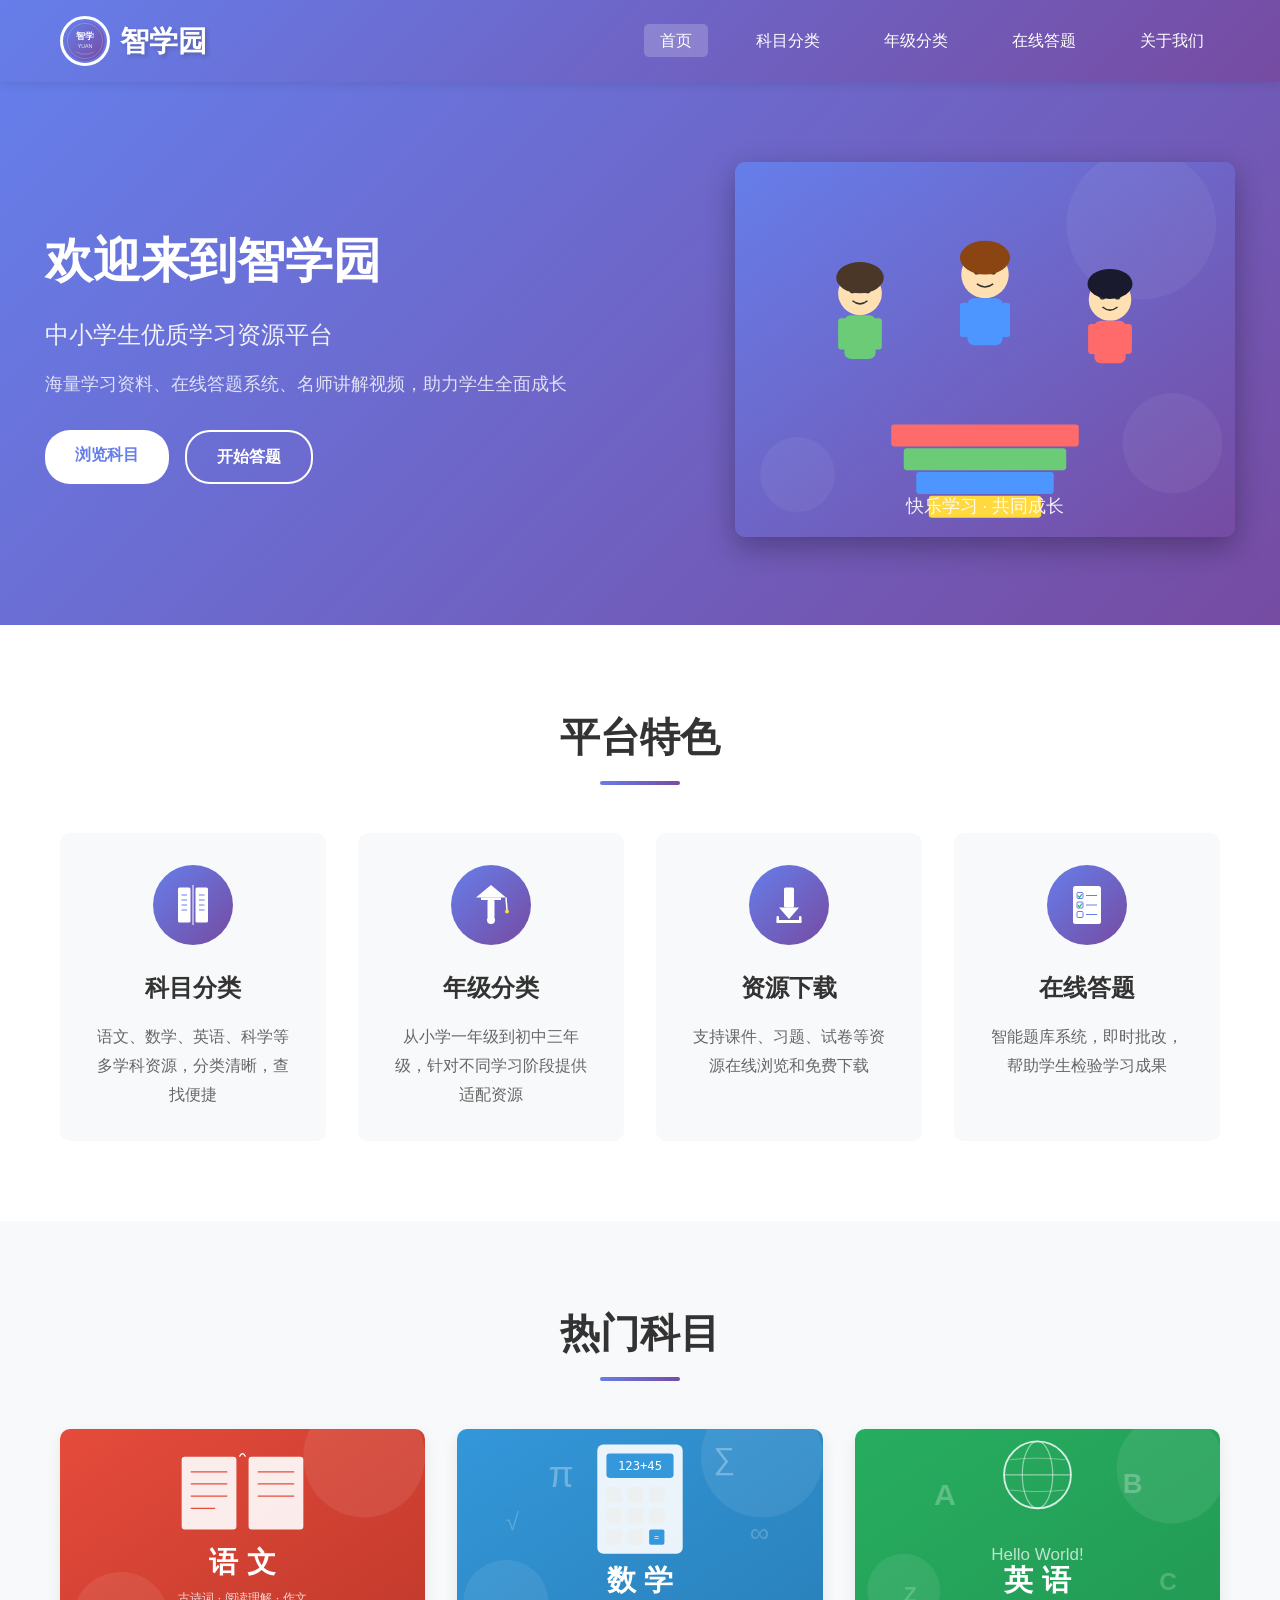
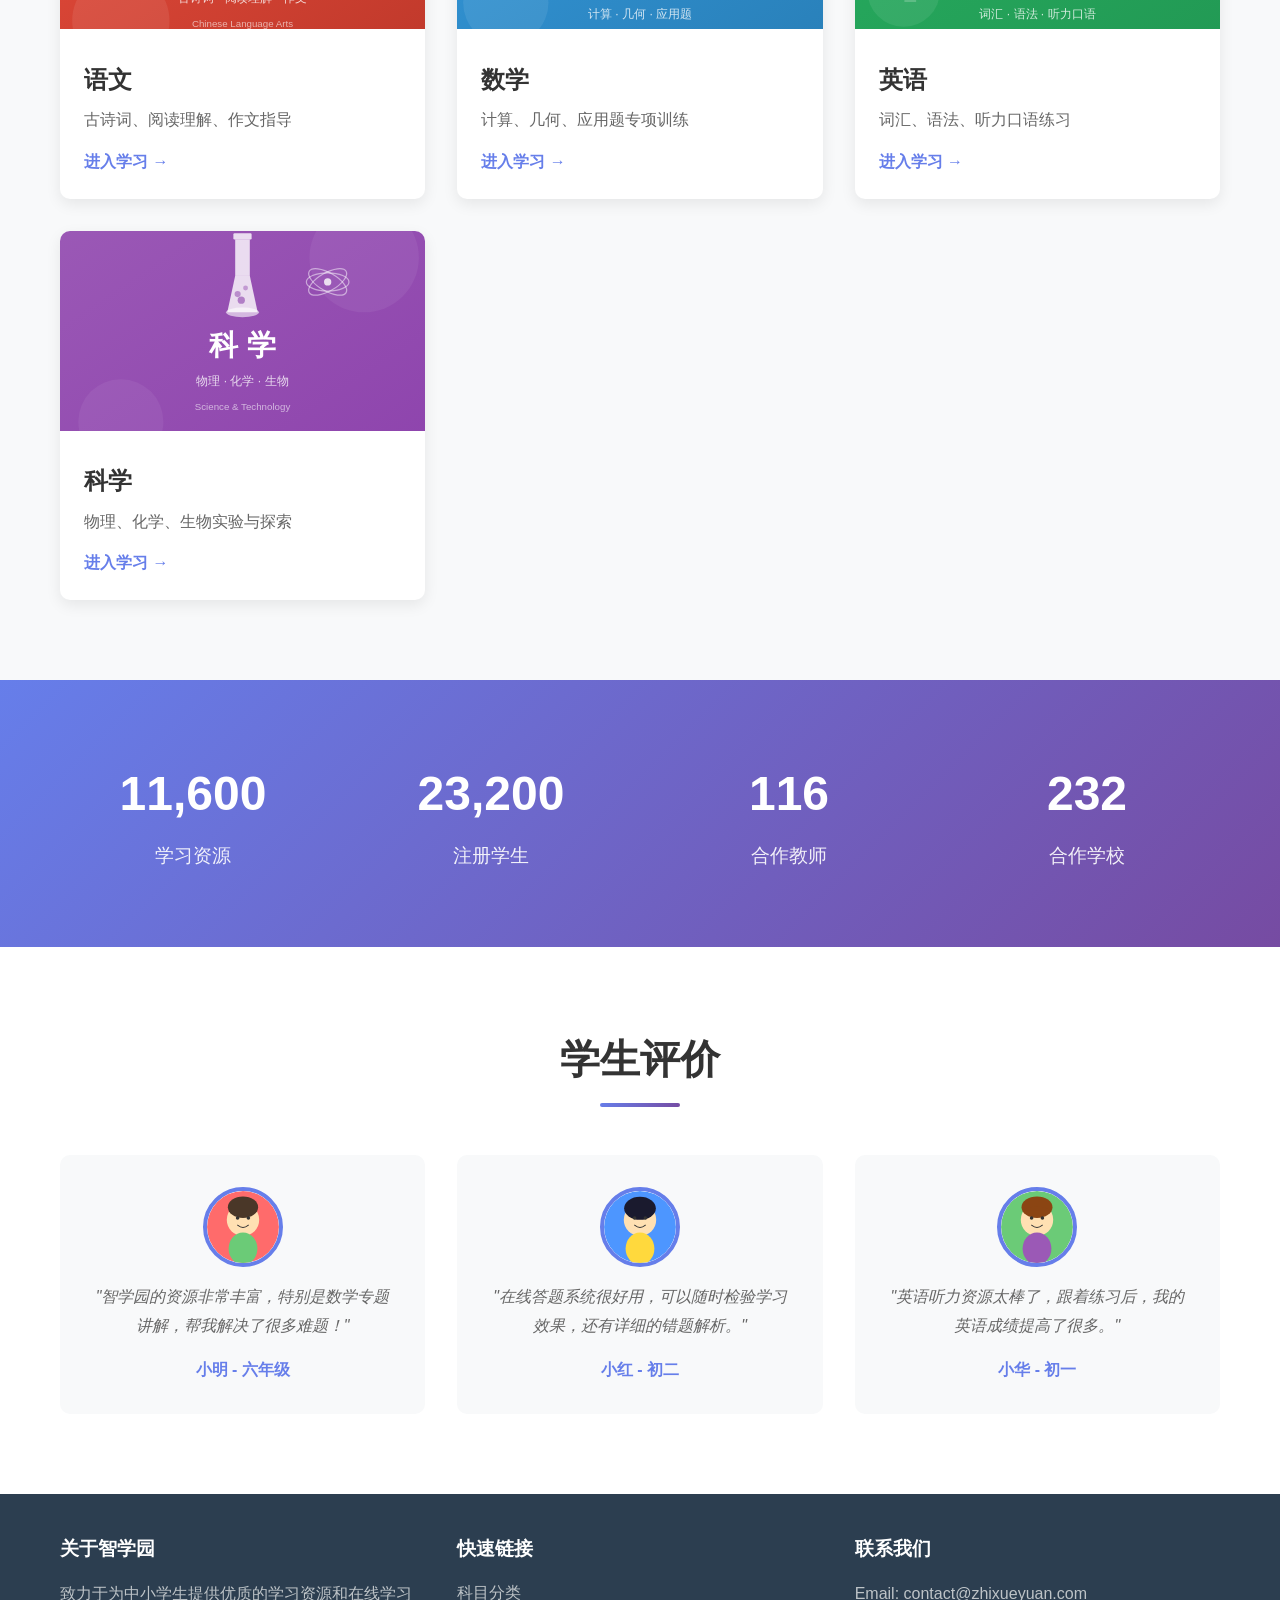
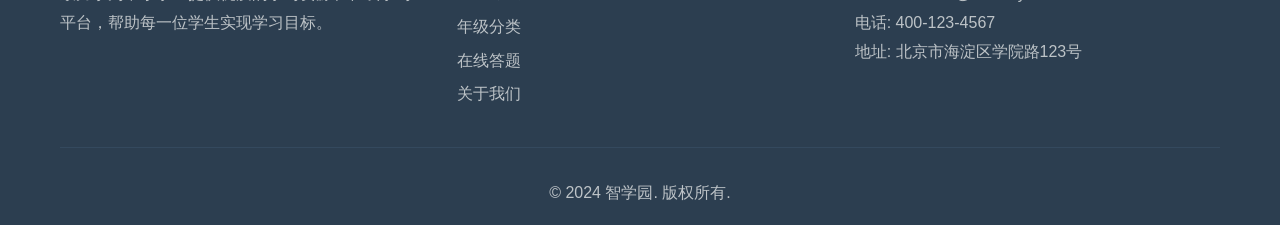
==== commit 6d79f63b: "fix: replace broken blank PNG images with proper SVG illustrations and fix CSS styling - Replaced al" ====
--- a/Index.html
+++ b/Index.html
@@ -12,7 +12,7 @@
         <nav class="navbar">
             <div class="container">
                 <div class="logo">
-                    <img src="images/logo.png" alt="智学园Logo">
+                    <img src="images/logo.svg" alt="智学园Logo">
                     <span class="logo-text">智学园</span>
                 </div>
                 <ul class="nav-menu">
@@ -43,7 +43,7 @@
             </div>
         </div>
         <div class="hero-image">
-            <img src="images/hero-students.png" alt="学生学习">
+            <img src="images/hero-students.svg" alt="学生学习">
         </div>
     </section>
 
@@ -54,28 +54,28 @@
             <div class="features-grid">
                 <div class="feature-card">
                     <div class="feature-icon">
-                        <img src="images/icon-subjects.png" alt="科目分类">
+                        <img src="images/icon-subjects.svg" alt="科目分类">
                     </div>
                     <h3>科目分类</h3>
                     <p>语文、数学、英语、科学等多学科资源，分类清晰，查找便捷</p>
                 </div>
                 <div class="feature-card">
                     <div class="feature-icon">
-                        <img src="images/icon-grades.png" alt="年级分类">
+                        <img src="images/icon-grades.svg" alt="年级分类">
                     </div>
                     <h3>年级分类</h3>
                     <p>从小学一年级到初中三年级，针对不同学习阶段提供适配资源</p>
                 </div>
                 <div class="feature-card">
                     <div class="feature-icon">
-                        <img src="images/icon-download.png" alt="资源下载">
+                        <img src="images/icon-download.svg" alt="资源下载">
                     </div>
                     <h3>资源下载</h3>
                     <p>支持课件、习题、试卷等资源在线浏览和免费下载</p>
                 </div>
                 <div class="feature-card">
                     <div class="feature-icon">
-                        <img src="images/icon-quiz.png" alt="在线答题">
+                        <img src="images/icon-quiz.svg" alt="在线答题">
                     </div>
                     <h3>在线答题</h3>
                     <p>智能题库系统，即时批改，帮助学生检验学习成果</p>
@@ -90,7 +90,7 @@
             <h2 class="section-title">热门科目</h2>
             <div class="subjects-grid">
                 <div class="subject-card">
-                    <img src="images/subject-chinese.png" alt="语文">
+                    <img src="images/subject-chinese.svg" alt="语文">
                     <div class="subject-info">
                         <h3>语文</h3>
                         <p>古诗词、阅读理解、作文指导</p>
@@ -98,7 +98,7 @@
                     </div>
                 </div>
                 <div class="subject-card">
-                    <img src="images/subject-math.png" alt="数学">
+                    <img src="images/subject-math.svg" alt="数学">
                     <div class="subject-info">
                         <h3>数学</h3>
                         <p>计算、几何、应用题专项训练</p>
@@ -106,7 +106,7 @@
                     </div>
                 </div>
                 <div class="subject-card">
-                    <img src="images/subject-english.png" alt="英语">
+                    <img src="images/subject-english.svg" alt="英语">
                     <div class="subject-info">
                         <h3>英语</h3>
                         <p>词汇、语法、听力口语练习</p>
@@ -114,7 +114,7 @@
                     </div>
                 </div>
                 <div class="subject-card">
-                    <img src="images/subject-science.png" alt="科学">
+                    <img src="images/subject-science.svg" alt="科学">
                     <div class="subject-info">
                         <h3>科学</h3>
                         <p>物理、化学、生物实验与探索</p>
@@ -156,21 +156,21 @@
             <div class="testimonials-grid">
                 <div class="testimonial-card">
                     <div class="testimonial-avatar">
-                        <img src="images/student1.png" alt="学生1">
+                        <img src="images/student1.svg" alt="学生1">
                     </div>
                     <p class="testimonial-text">"智学园的资源非常丰富，特别是数学专题讲解，帮我解决了很多难题！"</p>
                     <p class="testimonial-author">小明 - 六年级</p>
                 </div>
                 <div class="testimonial-card">
                     <div class="testimonial-avatar">
-                        <img src="images/student2.png" alt="学生2">
+                        <img src="images/student2.svg" alt="学生2">
                     </div>
                     <p class="testimonial-text">"在线答题系统很好用，可以随时检验学习效果，还有详细的错题解析。"</p>
                     <p class="testimonial-author">小红 - 初二</p>
                 </div>
                 <div class="testimonial-card">
                     <div class="testimonial-avatar">
-                        <img src="images/student3.png" alt="学生3">
+                        <img src="images/student3.svg" alt="学生3">
                     </div>
                     <p class="testimonial-text">"英语听力资源太棒了，跟着练习后，我的英语成绩提高了很多。"</p>
                     <p class="testimonial-author">小华 - 初一</p>
--- a/css/style.css
+++ b/css/style.css
@@ -174,14 +174,24 @@
 
 .btn-secondary {
     background-color: transparent;
-    color: white;
-    border: 2px solid white;
+    color: #667eea;
+    border: 2px solid #667eea;
 }
 
 .btn-secondary:hover {
+    background-color: #667eea;
+    color: white;
+    transform: translateY(-3px);
+}
+
+.hero .btn-secondary {
+    color: white;
+    border-color: white;
+}
+
+.hero .btn-secondary:hover {
     background-color: white;
     color: #667eea;
-    transform: translateY(-3px);
 }
 
 .btn-link {
@@ -258,6 +268,7 @@
 .feature-icon img {
     width: 50px;
     height: 50px;
+    filter: brightness(0) invert(1);
 }
 
 .feature-card h3 {
@@ -669,3 +680,24 @@
     font-weight: bold;
     margin-bottom: 1rem;
 }
+
+/* Smooth scroll */
+html {
+    scroll-behavior: smooth;
+}
+
+/* Link display fix for btn-link */
+.btn-link {
+    display: inline-block;
+}
+
+/* Image responsive */
+img {
+    max-width: 100%;
+    height: auto;
+}
+
+/* Fix icon filter not needed for SVG with explicit colors */
+.feature-icon img {
+    filter: none;
+}
